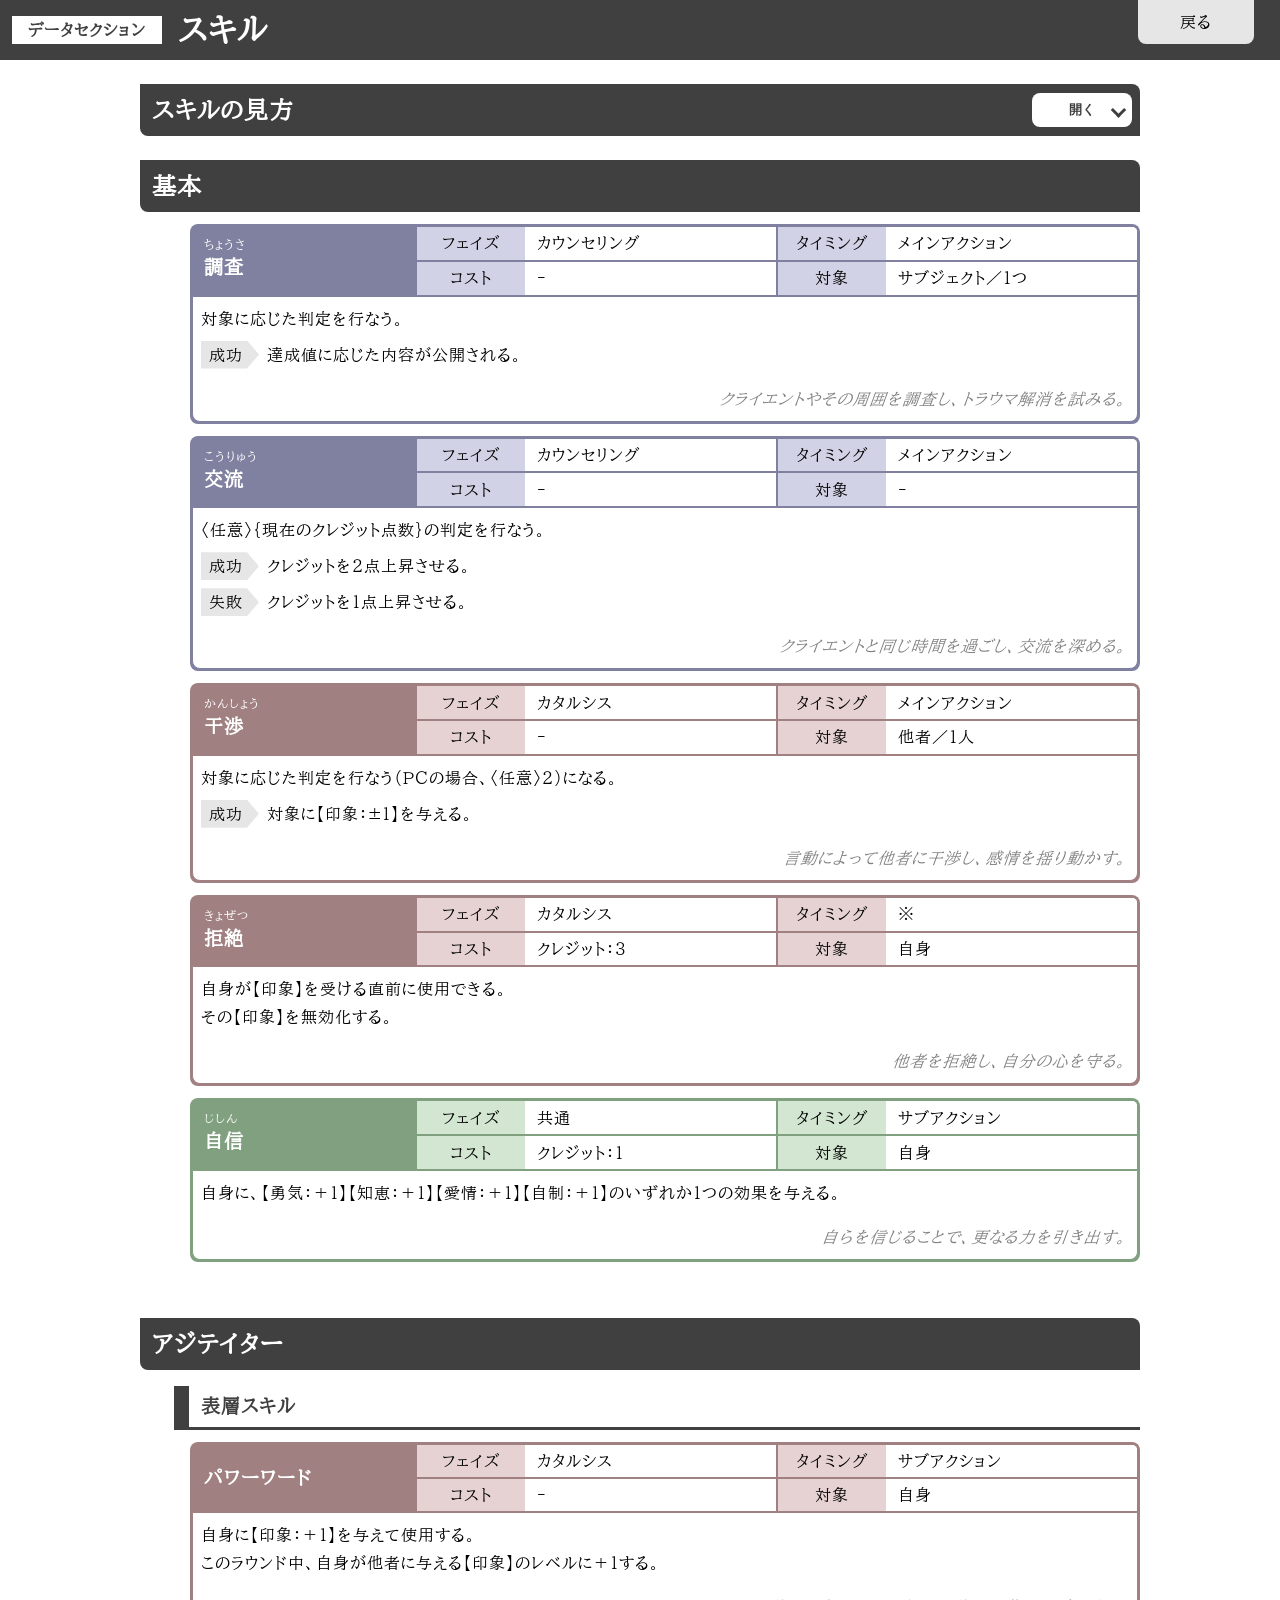
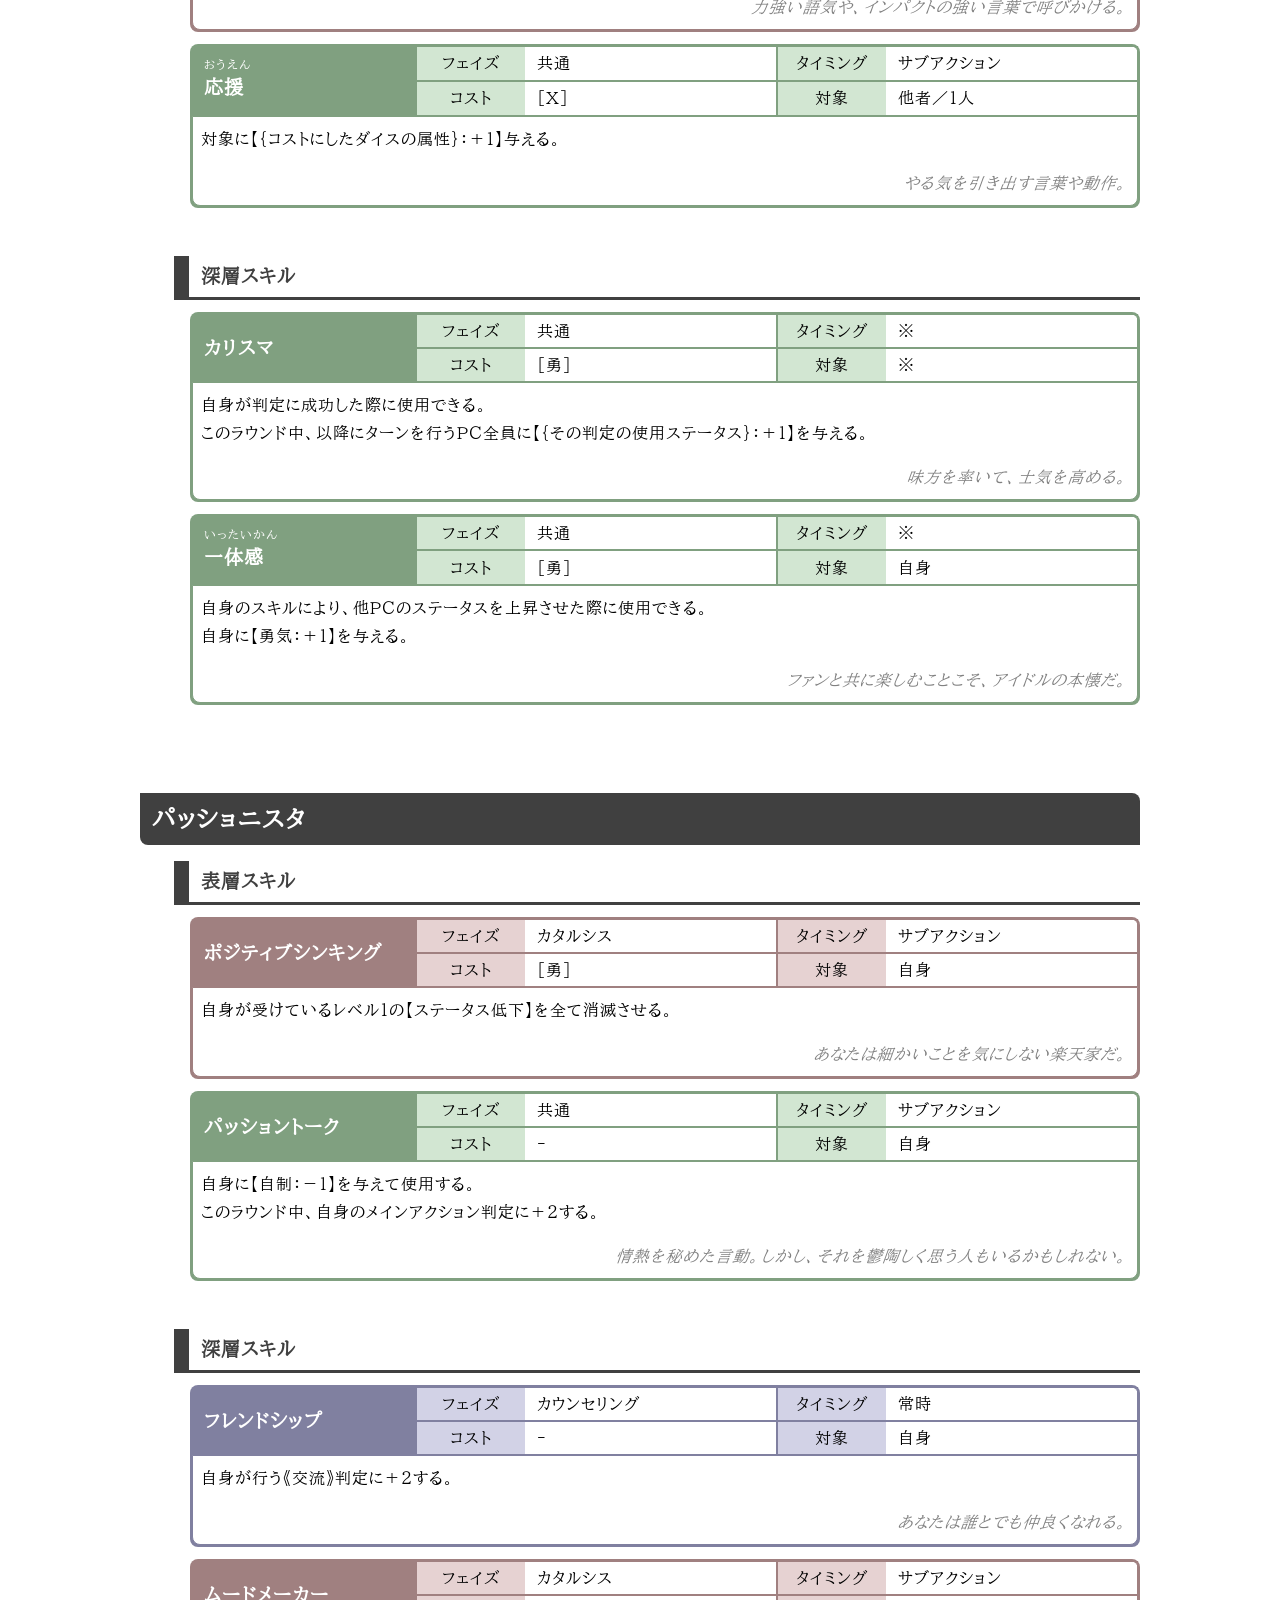
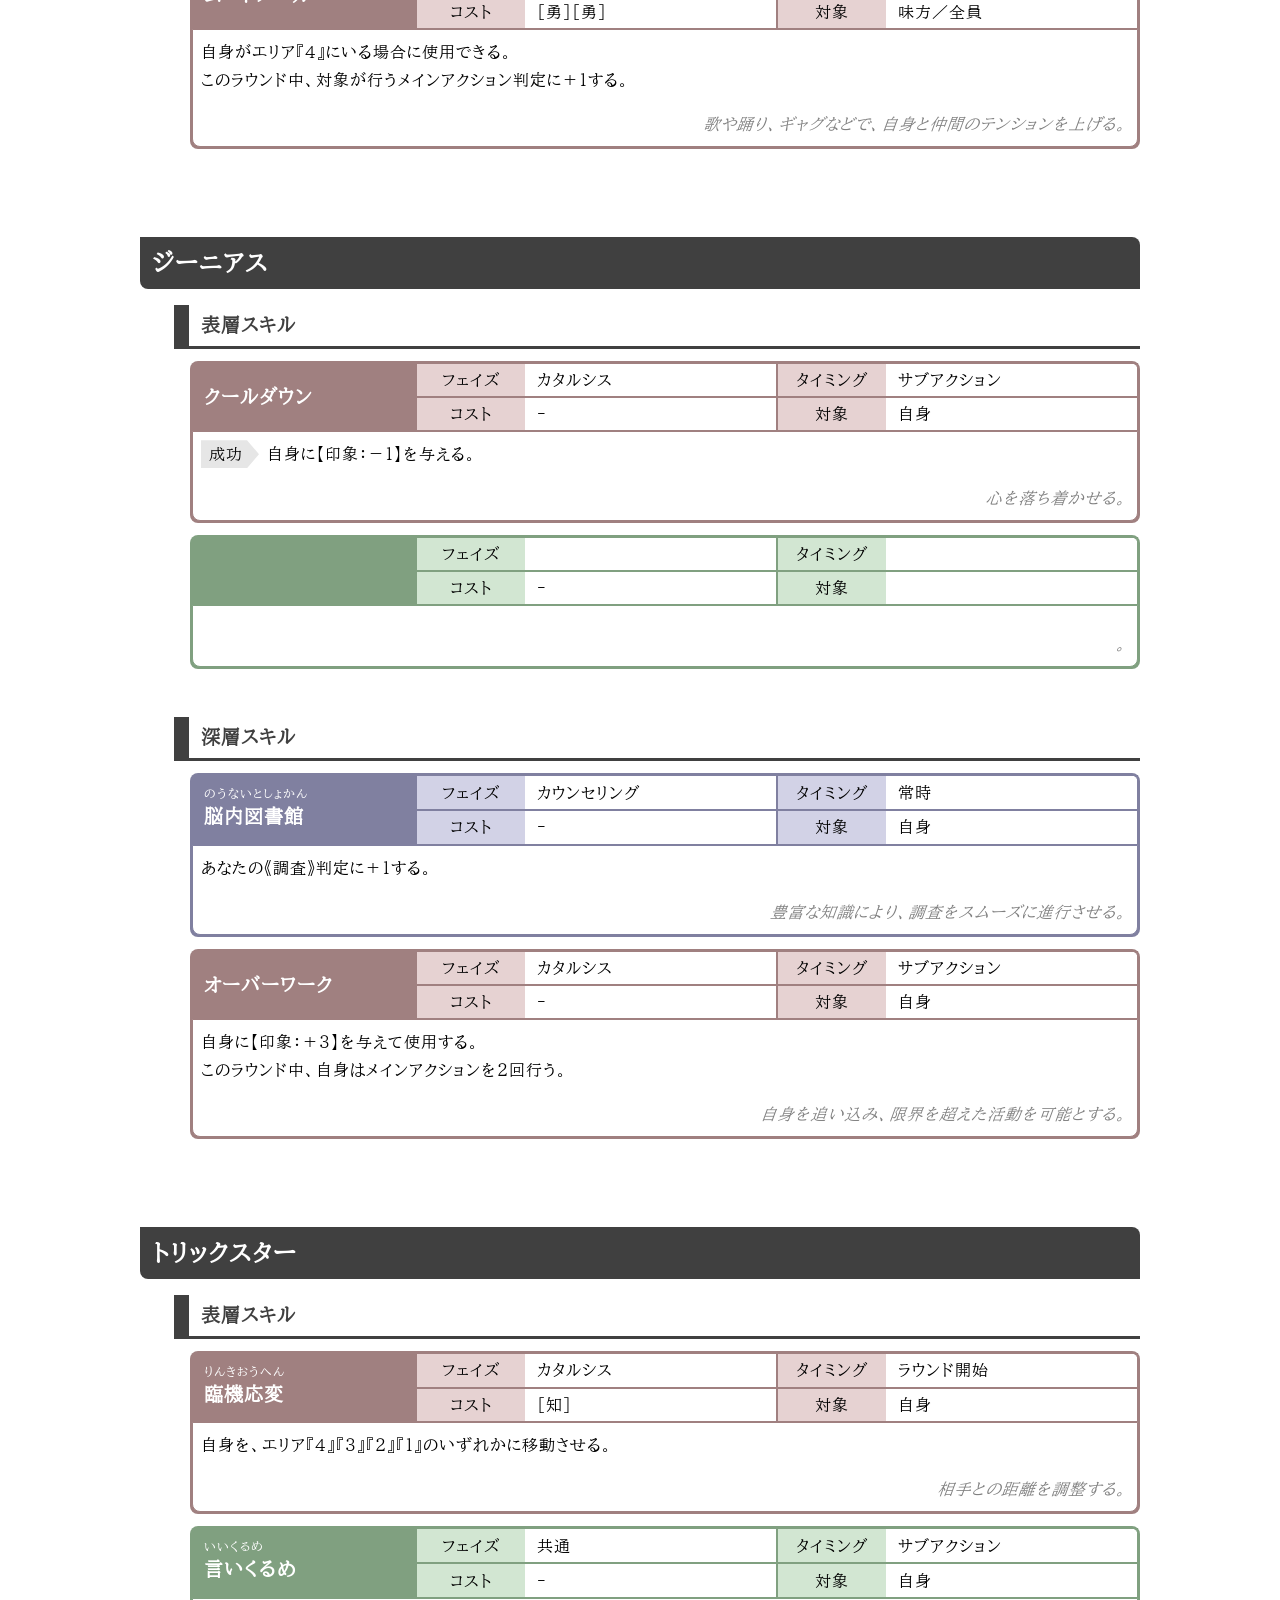
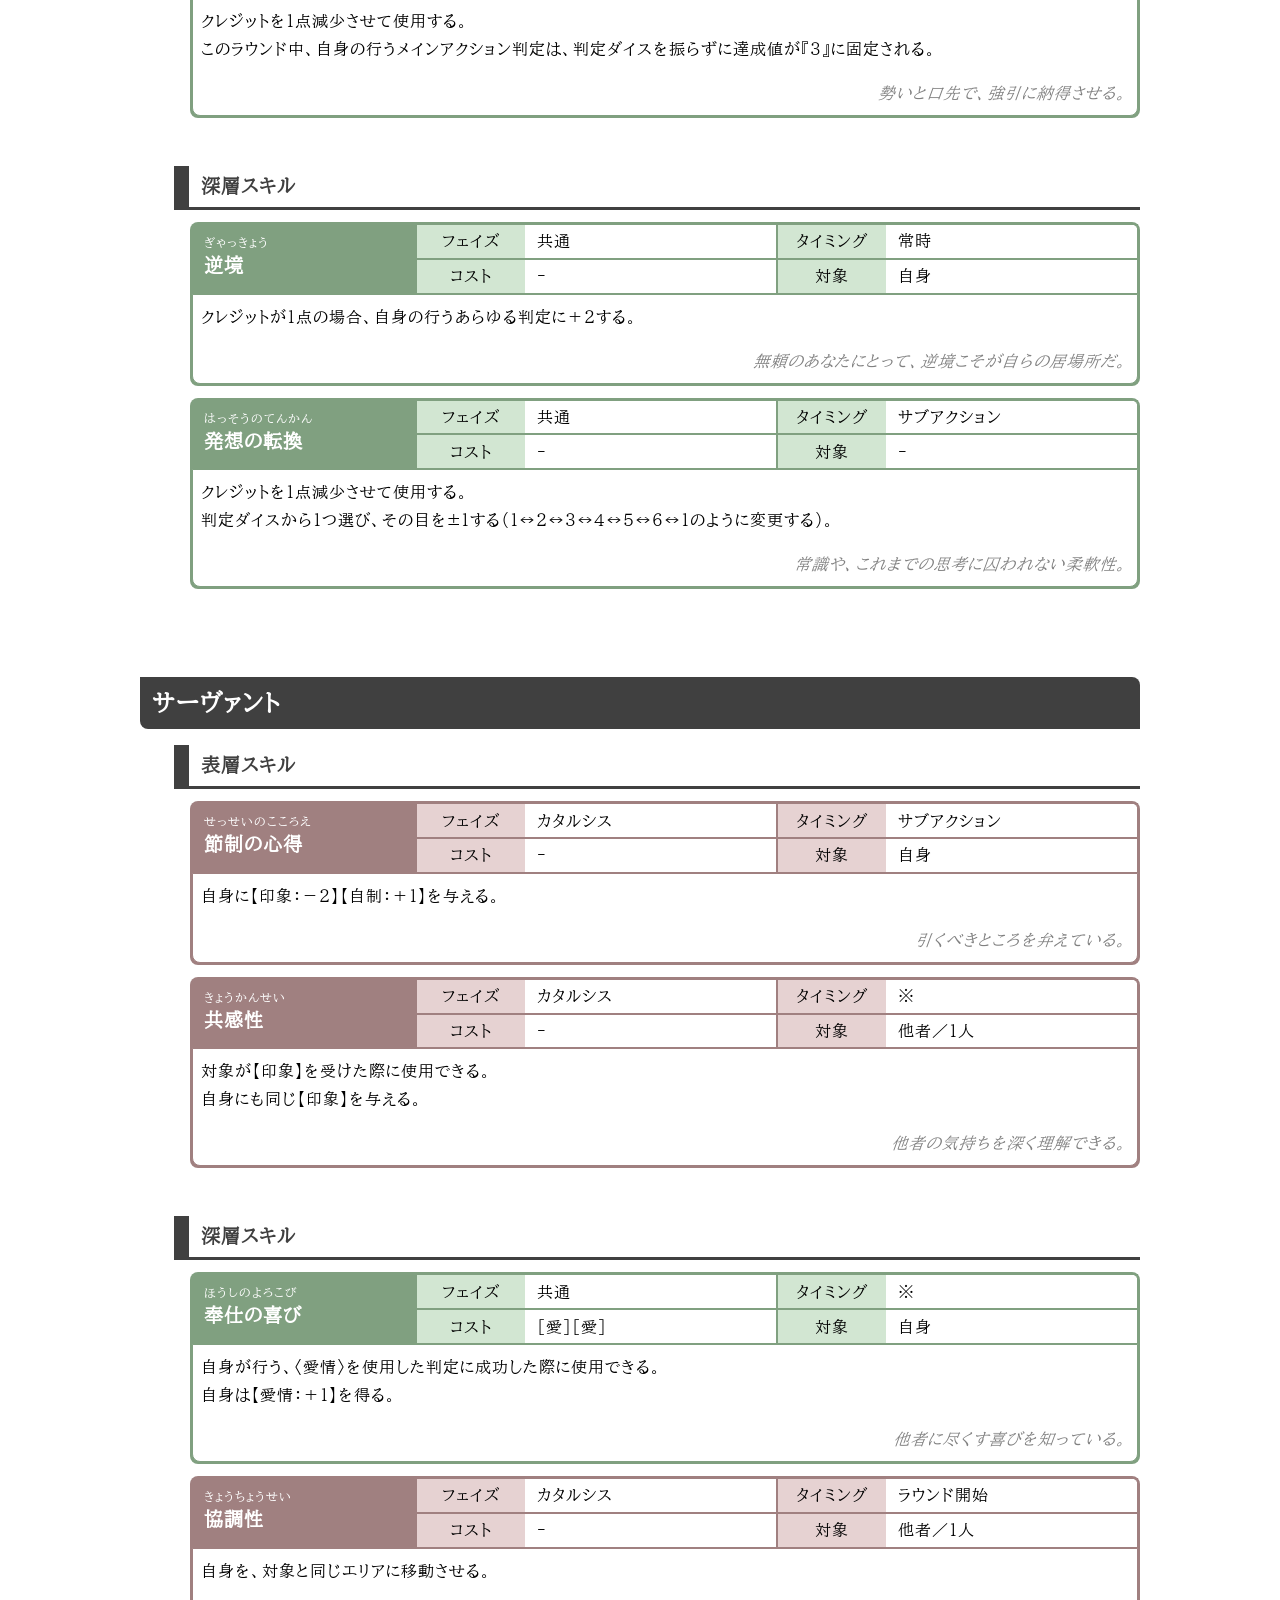
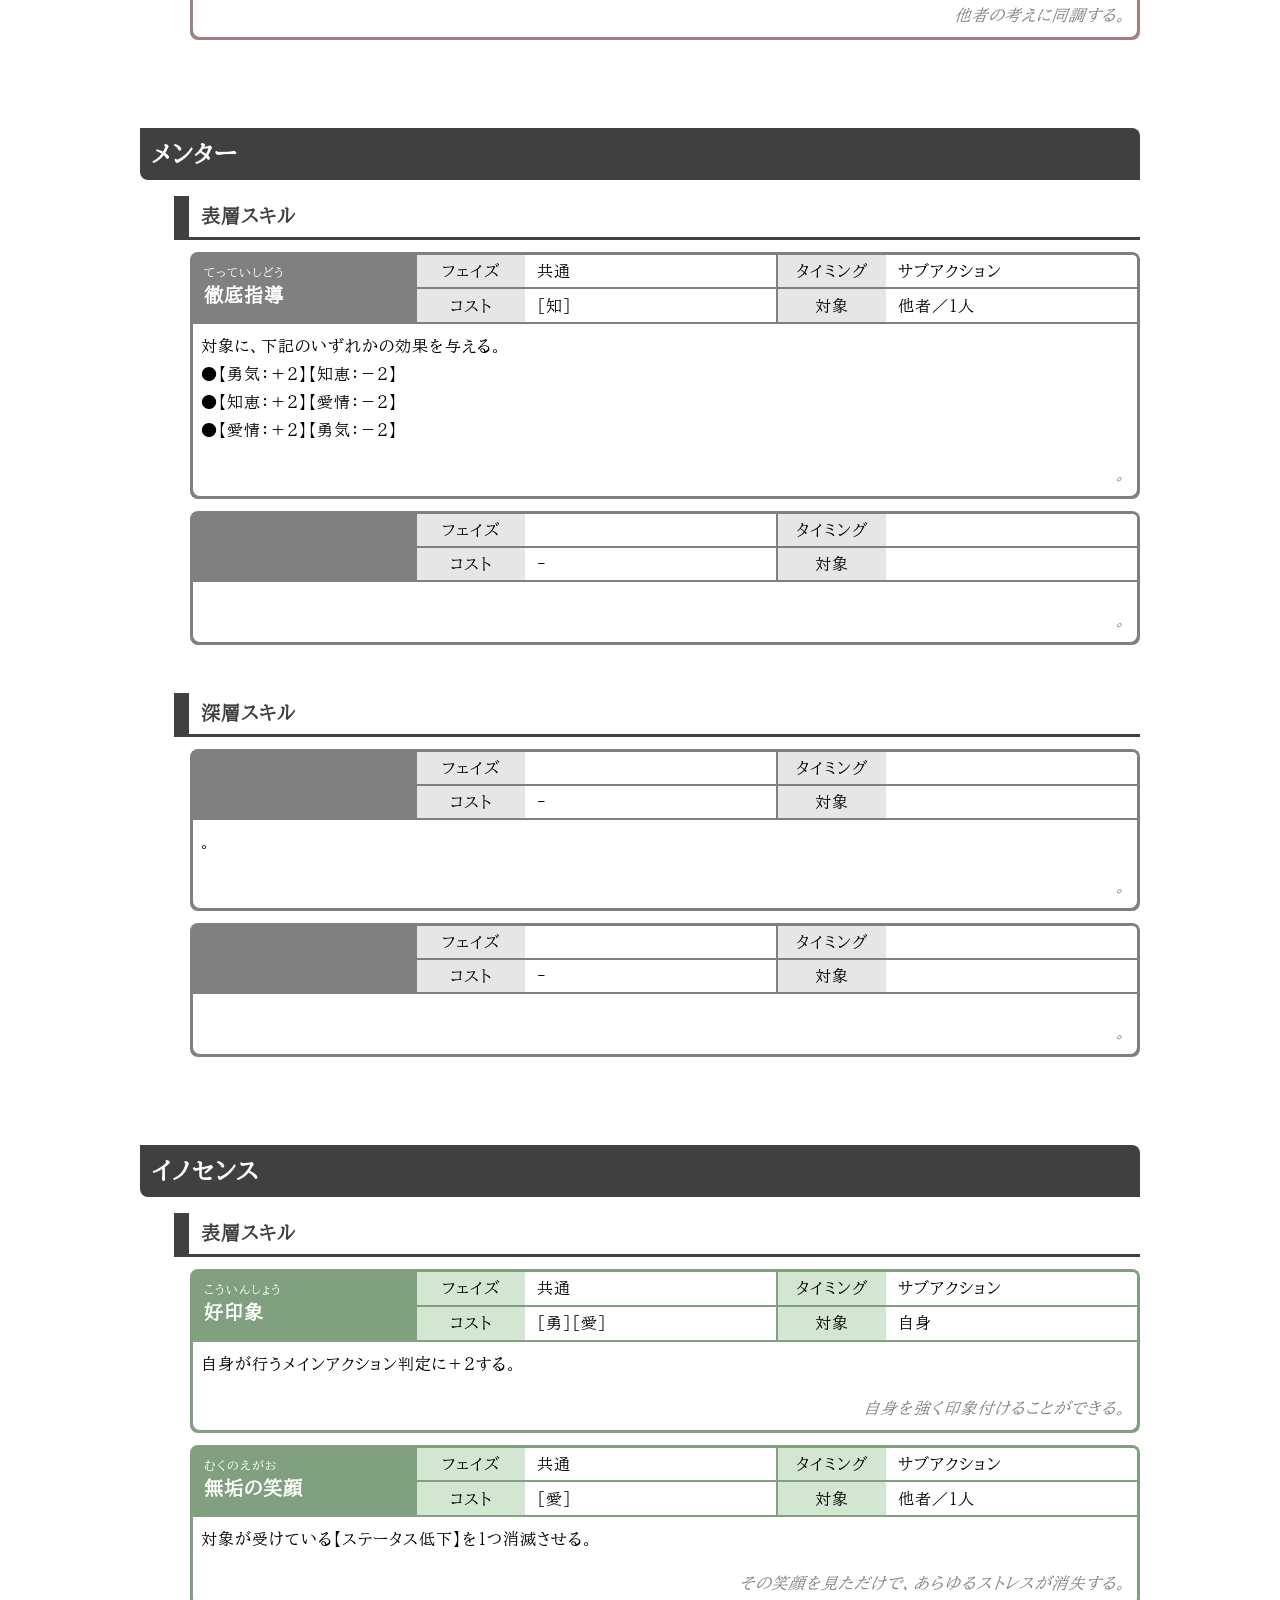
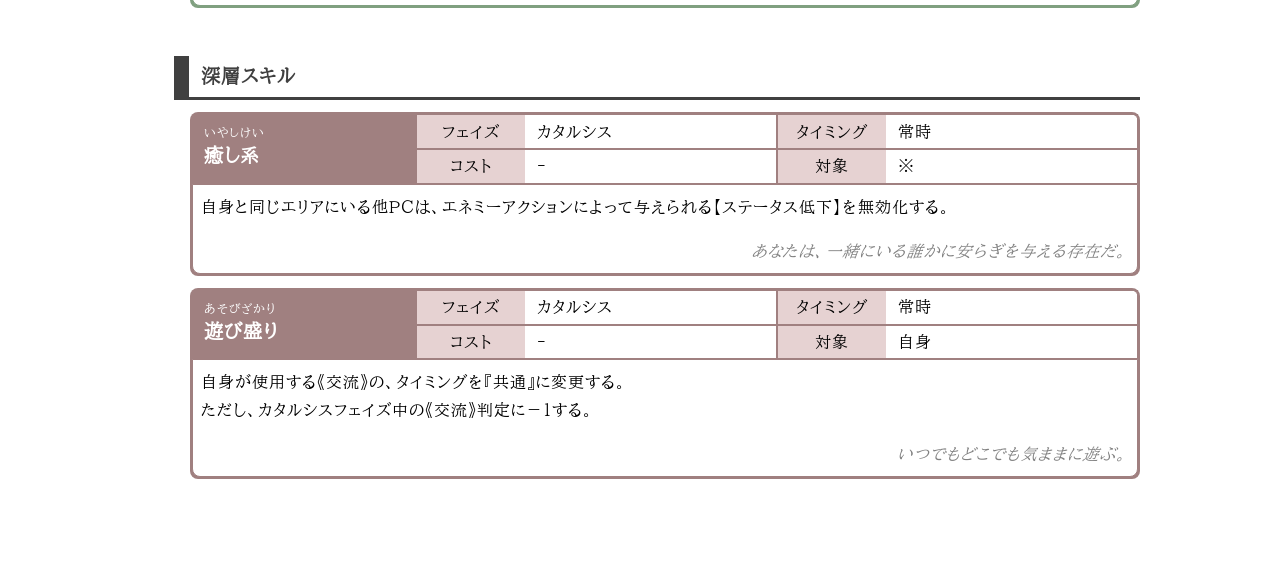
==== data_skill.html @ 63e27052 "first" ====
<head>
  <title>スキル - 心界カタルシス</title>

  <link rel="stylesheet" href="style/base.css" type="text/css" />
  <link rel="stylesheet" href="style/arts.css" type="text/css" />
</head>

<body>
  <header>
    <h1>
      <span class="section_name">データセクション</span>
      スキル
    </h1>

    <a class="button-prev" href="index.html">戻る</a>
  </header>

  <main>

    <!-- スキルの見方 -->
    <section id="skill-tutorial" class="acordion close">
      <div class="sticky">
        <h2>
          スキルの見方

          <button class="button-acordion">
            <span>閉じる</span>
            <span>開く</span>
          </button>
        </h2>
      </div>

      <div class="contents">

        <!-- 見本 -->
        <section>
          <div class="cards">
            <div class="card">
              <div class="area-head">
                <div class="title">
                  ①
                </div>

                <div class="data">
                  <span class="cell">
                    <span class="cover">フェイズ</span>②
                  </span>

                  <span class="cell">
                    <span class="cover">タイミング</span>③
                  </span>

                  <span class="cell">
                    <span class="cover">コスト</span>⑥
                  </span>

                  <span class="cell">
                    <span class="cover">対象</span>④
                  </span>
                </div>
              </div>

              <div class="area-detail">
                <p>
                  ⑧
                </p>

                <p class="note">⑨</p>
              </div>
            </div>
          </div>
        </section>

        <!-- 名称 -->
        <section>
          <h3>
            ①名称
          </h3>

          <p>
            　名称です。
          </p>
        </section>

        <!-- タイミング -->
        <section id="timing">
          <h3>
            ②タイミング
          </h3>

          <p>
            　使用するタイミングです。<br>
            　詳細は<a href="./rule_battle.html#battle" target="_blank">カタルシスフェイズ／戦闘の流れ</a>を参照してください。
          </p>

          <p>
            　以下のような表記がありる。
          </p>

          <table class="tutorial">
            <tbody>
              <tr>
                <th>ラウンド開始・ターン・ラウンド終了</th>

                <td>
                  それぞれのタイミングで使用する。
                </td>
              </tr>

              <tr>
                <th>任意</th>

                <td>
                  戦闘中、いつでも使用する。
                </td>
              </tr>

              <tr>
                <th>常時</th>

                <td>
                  戦闘中、常に効果が発揮される。
                </td>
              </tr>
            </tbody>
          </table>
        </section>

        <!-- ③判定 -->
        <section id="skill">
          <h3>
            ③判定
          </h3>

          <p>
            　発動判定で使用する技能です。<br>
            　詳細は<a href="./rule_roll.html#roll-1" target="_blank">判定／使用する技能の決定</a>を参照してください。
          </p>

          <p>
            　以下のような表記がありる。
          </p>

          <table class="tutorial">
            <tbody>
              <tr>
                <th>〈●●〉</th>
                <td>
                  表記された技能を使用して、発動判定を行ってください。
                </td>
              </tr>
              <tr>
                <th>任意</th>
                <td>
                  任意の技能で発動判定を行ってください。技能は、発動の度に変えても構いません。
                </td>
              </tr>

              <tr>
                <th>なし</th>
                <td>
                  発動判定をおこなわずに、効果を適用する。
                </td>
              </tr>
            </tbody>
          </table>
        </section>

        <!-- 難度 -->
        <section id="difficulty">
          <h3>
            ④難度
          </h3>

          <p>
            　発動判定の難度です。発動には、この値以上の成功数が必要です。<br>
            　詳細は、<a href="./rule_roll.html#roll-3" target="_blank">判定／難度の決定</a>を参照してください。
          </p>
        </section>

        <!-- 射程 -->
        <section id="range">
          <h3>
            ⑤射程
          </h3>

          <p>
            　何列先のエリアまで対象にできるかを示する。<br>
            　対象が、敵の場合のみ記載されている。
          </p>

          <p>
            　以下のような表記がありる。
          </p>

          <table class="tutorial">
            <tbody>
              <tr>
                <th>１</th>
                <td>
                  あなたが味方フロントエリアにいる場合、敵フロントエリアが射程内です。<br>
                  あなたが味方バックエリアにいる場合、このスキルは使用できません。
                </td>
              </tr>

              <tr>
                <th>２</th>
                <td>
                  あなたが味方フロントエリアにいる場合、敵エリア全てが射程内です<br>
                  あなたが味方バックエリアにいる場合、敵フロントエリアが射程内です。
                </td>
              </tr>

              <tr>
                <th>３</th>
                <td>あなたがいるエリアに関係無く、敵エリア全てが射程内です</td>
              </tr>
            </tbody>
          </table>
        </section>

        <!-- 対象 -->
        <section>
          <h3>
            ⑥対象
          </h3>

          <p>
            　効果を適用する範囲です。
          </p>

          <p>
            　以下のような表記がありる。
          </p>

          <table class="tutorial">
            <tbody>
              <tr>
                <th>敵／１人</th>
                <td>射程内の敵を１人選び、効果を適用する。</td>
              </tr>

              <tr>
                <th>敵／１列</th>
                <td>射程内の１列を選び、そのエリア内の全ての敵に効果を適用する。</td>
              </tr>

              <tr>
                <th>味方／１人</th>
                <td>味方から１人選び、効果を適用する。</td>
              </tr>

              <tr>
                <th>味方／同列</th>
                <td>あなたと同じエリア内の全ての味方に効果を適用する。</td>
              </tr>

              <tr>
                <th>味方／全体</th>
                <td>全ての味方に効果を適用する。</td>
              </tr>
            </tbody>
          </table>
        </section>

        <!-- 効果：発動前 -->
        <section>
          <h3>
            ⑦効果：発動前
          </h3>

          <p>
            　発動するための条件や、「※」が記載されている欄の詳細です。
          </p>
        </section>

        <!-- 効果：発動後 -->
        <section>
          <h3>
            ⑧効果：発動後
          </h3>

          <p>
            　発動後に適用される効果です。
          </p>

          <p>
            　判定の成功・失敗によって効果が変わる場合、以下のように記載される。
            <span>
              <span class="condition">成功</span>判定が成功した時のみ適用される効果です。
            </span>
            <span>
              <span class="condition">失敗</span>判定が失敗した時のみ適用される効果です。
            </span>
          </p>
        </section>

        <!-- フレーバーテキスト -->
        <section>
          <h3>
            ⑨フレーバーテキスト
          </h3>

          <p>
            　そのスキルがどのようなものなのか、一例を記載している。演出の参考にしてください。
          </p>
        </section>

      </div>
    </section>

    <!-- 基本 -->
    <section id="skill-common">
      <div class="sticky">
        <h2>
          基本
        </h2>
      </div>

      <div class="contents cards">

        <!-- 調査 -->
        <div class="card mental">
          <div class="area-head">
            <div class="title">
              <span class="ruby">ちょうさ</span>
              <span class="main">調査</span>
            </div>

            <div class="data">
              <div class="cell">
                <span class="cover">フェイズ</span>カウンセリング
              </div>

              <div class="cell">
                <span class="cover">タイミング</span>メインアクション
              </div>

              <div class="cell">
                <span class="cover">コスト</span>‐
              </div>

              <div class="cell">
                <span class="cover">対象</span>サブジェクト／１つ
              </div>
            </div>
          </div>

          <div class="area-detail">
            <p>
              対象に応じた判定を行なう。
            </p>

            <p class="judge">
              <span class="condition">成功</span>達成値に応じた内容が公開される。
            </p>

            <p class="note">クライエントやその周囲を調査し、トラウマ解消を試みる。</p>
          </div>
        </div>

        <!-- 交流 -->
        <div class="card mental">
          <div class="area-head">
            <div class="title">
              <span class="ruby">こうりゅう</span>
              <span class="main">交流</span>
            </div>

            <div class="data">
              <div class="cell">
                <span class="cover">フェイズ</span>カウンセリング
              </div>

              <div class="cell">
                <span class="cover">タイミング</span>メインアクション
              </div>

              <div class="cell">
                <span class="cover">コスト</span>‐
              </div>

              <div class="cell">
                <span class="cover">対象</span>‐
              </div>
            </div>
          </div>

          <div class="area-detail">
            <p>
              〈任意〉｛現在のクレジット点数｝の判定を行なう。
            </p>

            <p class="judge">
              <span class="condition">成功</span>クレジットを２点上昇させる。
            </p>

            <p class="judge">
              <span class="condition">失敗</span>クレジットを１点上昇させる。
            </p>

            <p class="note">クライエントと同じ時間を過ごし、交流を深める。</p>
          </div>
        </div>

        <!-- 干渉 -->
        <div class="card ether">
          <div class="area-head">
            <div class="title">
              <span class="ruby">かんしょう</span>
              <span class="main">干渉</span>
            </div>

            <div class="data">
              <div class="cell">
                <span class="cover">フェイズ</span>カタルシス
              </div>

              <div class="cell">
                <span class="cover">タイミング</span>メインアクション
              </div>

              <div class="cell">
                <span class="cover">コスト</span>‐
              </div>

              <div class="cell">
                <span class="cover">対象</span>他者／１人
              </div>
            </div>
          </div>

          <div class="area-detail">
            <p>
              対象に応じた判定を行なう（ＰＣの場合、〈任意〉２）になる。
            </p>

            <p class="judge">
              <span class="condition">成功</span>対象に【印象：±１】を与える。
            </p>

            <p class="note">言動によって他者に干渉し、感情を揺り動かす。</p>
          </div>
        </div>

        <!-- 拒絶 -->
        <div class="card ether">
          <div class="area-head">
            <div class="title">
              <span class="ruby">きょぜつ</span>
              <span class="main">拒絶</span>
            </div>

            <div class="data">
              <div class="cell">
                <span class="cover">フェイズ</span>カタルシス
              </div>

              <div class="cell">
                <span class="cover">タイミング</span>※
              </div>

              <div class="cell">
                <span class="cover">コスト</span>クレジット：３
              </div>

              <div class="cell">
                <span class="cover">対象</span>自身
              </div>
            </div>
          </div>

          <div class="area-detail">
            <p>
              自身が【印象】を受ける直前に使用できる。<br>
              その【印象】を無効化する。
            </p>

            <p class="note">他者を拒絶し、自分の心を守る。</p>
          </div>
        </div>

        <!-- 自信 -->
        <div class="card astral">
          <div class="area-head">
            <div class="title">
              <span class="ruby">じしん</span>
              <span class="main">自信</span>
            </div>

            <div class="data">
              <div class="cell">
                <span class="cover">フェイズ</span>共通
              </div>

              <div class="cell">
                <span class="cover">タイミング</span>サブアクション
              </div>

              <div class="cell">
                <span class="cover">コスト</span>クレジット：１
              </div>

              <div class="cell">
                <span class="cover">対象</span>自身
              </div>
            </div>
          </div>

          <div class="area-detail">
            <p>
              自身に、【勇気：＋１】【知恵：＋１】【愛情：＋１】【自制：＋１】のいずれか１つの効果を与える。
            </p>

            <p class="note">自らを信じることで、更なる力を引き出す。</p>
          </div>
        </div>

      </div>
    </section>


    <!-- アジテイター -->
    <section id="skill-">
      <div class="sticky">
        <h2>
          アジテイター
        </h2>
      </div>

      <div class="contents cards">
        <section id="skill-">
          <div class="sticky">
            <h3>
              表層スキル
            </h3>
          </div>

          <div class="contents cards">

            <!-- パワーワード -->
            <div class="card ether">
              <div class="area-head">
                <div class="title">
                  <span class="main">パワーワード</span>
                </div>

                <div class="data">
                  <div class="cell">
                    <span class="cover">フェイズ</span>カタルシス
                  </div>

                  <div class="cell">
                    <span class="cover">タイミング</span>サブアクション
                  </div>

                  <div class="cell">
                    <span class="cover">コスト</span>‐
                  </div>

                  <div class="cell">
                    <span class="cover">対象</span>自身
                  </div>
                </div>
              </div>

              <div class="area-detail">
                <p>
                  自身に【印象：＋１】を与えて使用する。<br>
                  このラウンド中、自身が他者に与える【印象】のレベルに＋１する。
                </p>

                <p class="note">力強い語気や、インパクトの強い言葉で呼びかける。</p>
              </div>
            </div>

            <!-- 応援 -->
            <div class="card astral">
              <div class="area-head">
                <div class="title">
                  <span class="ruby">おうえん</span>
                  <span class="main">応援</span>
                </div>

                <div class="data">
                  <div class="cell">
                    <span class="cover">フェイズ</span>共通
                  </div>

                  <div class="cell">
                    <span class="cover">タイミング</span>サブアクション
                  </div>

                  <div class="cell">
                    <span class="cover">コスト</span>［Ｘ］
                  </div>

                  <div class="cell">
                    <span class="cover">対象</span>他者／１人
                  </div>
                </div>
              </div>

              <div class="area-detail">
                <p>
                  対象に【｛コストにしたダイスの属性｝：＋１】与える。
                </p>

                <p class="note">やる気を引き出す言葉や動作。</p>
              </div>
            </div>

          </div>
        </section>

        <section id="skill-">
          <div class="sticky">
            <h3>
              深層スキル
            </h3>
          </div>

          <div class="contents cards">

            <!-- カリスマ -->
            <div class="card astral">
              <div class="area-head">
                <div class="title">
                  <span class="main">カリスマ</span>
                </div>

                <div class="data">
                  <div class="cell">
                    <span class="cover">フェイズ</span>共通
                  </div>

                  <div class="cell">
                    <span class="cover">タイミング</span>※
                  </div>

                  <div class="cell">
                    <span class="cover">コスト</span>［勇］
                  </div>

                  <div class="cell">
                    <span class="cover">対象</span>※
                  </div>
                </div>
              </div>

              <div class="area-detail">
                <p>
                  自身が判定に成功した際に使用できる。<br>
                  このラウンド中、以降にターンを行うＰＣ全員に【｛その判定の使用ステータス｝：＋１】を与える。
                </p>

                <p class="note">味方を率いて、士気を高める。</p>
              </div>
            </div>

            <!-- 一体感 -->
            <div class="card astral">
              <div class="area-head">
                <div class="title">
                  <span class="ruby">いったいかん</span>
                  <span class="main">一体感</span>
                </div>

                <div class="data">
                  <div class="cell">
                    <span class="cover">フェイズ</span>共通
                  </div>

                  <div class="cell">
                    <span class="cover">タイミング</span>※
                  </div>

                  <div class="cell">
                    <span class="cover">コスト</span>［勇］
                  </div>

                  <div class="cell">
                    <span class="cover">対象</span>自身
                  </div>
                </div>
              </div>

              <div class="area-detail">
                <p>
                  自身のスキルにより、他ＰＣのステータスを上昇させた際に使用できる。<br>
                  自身に【勇気：＋１】を与える。
                </p>

                <p class="note">ファンと共に楽しむことこそ、アイドルの本懐だ。</p>
              </div>
            </div>

          </div>
        </section>

      </div>
    </section>

    <!-- パッショニスタ -->
    <section id="skill-">
      <div class="sticky">
        <h2>
          パッショニスタ
        </h2>
      </div>

      <div class="contents cards">
        <section id="skill-">
          <div class="sticky">
            <h3>
              表層スキル
            </h3>
          </div>

          <div class="contents cards">

            <!-- ポジティブシンキング -->
            <div class="card ether">
              <div class="area-head">
                <div class="title">
                  <span class="main">ポジティブシンキング</span>
                </div>

                <div class="data">
                  <div class="cell">
                    <span class="cover">フェイズ</span>カタルシス
                  </div>

                  <div class="cell">
                    <span class="cover">タイミング</span>サブアクション
                  </div>

                  <div class="cell">
                    <span class="cover">コスト</span>［勇］
                  </div>

                  <div class="cell">
                    <span class="cover">対象</span>自身
                  </div>
                </div>
              </div>

              <div class="area-detail">
                <p>
                  自身が受けているレベル１の【ステータス低下】を全て消滅させる。
                </p>

                <p class="note">あなたは細かいことを気にしない楽天家だ。</p>
              </div>
            </div>

            <!-- パッショントーク -->
            <div class="card astral">
              <div class="area-head">
                <div class="title">
                  <span class="main">パッショントーク</span>
                </div>

                <div class="data">
                  <div class="cell">
                    <span class="cover">フェイズ</span>共通
                  </div>

                  <div class="cell">
                    <span class="cover">タイミング</span>サブアクション
                  </div>

                  <div class="cell">
                    <span class="cover">コスト</span>‐
                  </div>

                  <div class="cell">
                    <span class="cover">対象</span>自身
                  </div>
                </div>
              </div>

              <div class="area-detail">
                <p>
                  自身に【自制：－１】を与えて使用する。<br>
                  このラウンド中、自身のメインアクション判定に＋２する。
                </p>

                <p class="note">情熱を秘めた言動。しかし、それを鬱陶しく思う人もいるかもしれない。</p>
              </div>
            </div>

          </div>
        </section>

        <section id="skill-">
          <div class="sticky">
            <h3>
              深層スキル
            </h3>
          </div>

          <div class="contents cards">

            <!-- フレンドシップ -->
            <div class="card mental">
              <div class="area-head">
                <div class="title">
                  <span class="main">フレンドシップ</span>
                </div>

                <div class="data">
                  <div class="cell">
                    <span class="cover">フェイズ</span>カウンセリング
                  </div>

                  <div class="cell">
                    <span class="cover">タイミング</span>常時
                  </div>

                  <div class="cell">
                    <span class="cover">コスト</span>‐
                  </div>

                  <div class="cell">
                    <span class="cover">対象</span>自身
                  </div>
                </div>
              </div>

              <div class="area-detail">
                <p>
                  自身が行う《交流》判定に＋２する。
                </p>

                <p class="note">あなたは誰とでも仲良くなれる。</p>
              </div>
            </div>

            <!-- ムードメーカー -->
            <div class="card ether">
              <div class="area-head">
                <div class="title">
                  <span class="main">ムードメーカー</span>
                </div>

                <div class="data">
                  <div class="cell">
                    <span class="cover">フェイズ</span>カタルシス
                  </div>

                  <div class="cell">
                    <span class="cover">タイミング</span>サブアクション
                  </div>

                  <div class="cell">
                    <span class="cover">コスト</span>［勇］［勇］
                  </div>

                  <div class="cell">
                    <span class="cover">対象</span>味方／全員
                  </div>
                </div>
              </div>

              <div class="area-detail">
                <p>
                  自身がエリア『４』にいる場合に使用できる。<br>
                  このラウンド中、対象が行うメインアクション判定に＋１する。
                </p>

                <p class="note">歌や踊り、ギャグなどで、自身と仲間のテンションを上げる。</p>
              </div>
            </div>

          </div>
        </section>

      </div>
    </section>

    <!-- ジーニアス -->
    <section id="skill-">
      <div class="sticky">
        <h2>
          ジーニアス
        </h2>
      </div>

      <div class="contents cards">
        <section id="skill-">
          <div class="sticky">
            <h3>
              表層スキル
            </h3>
          </div>

          <div class="contents cards">

            <!-- クールダウン -->
            <div class="card ether">
              <div class="area-head">
                <div class="title">
                  <span class="main">クールダウン</span>
                </div>

                <div class="data">
                  <div class="cell">
                    <span class="cover">フェイズ</span>カタルシス
                  </div>

                  <div class="cell">
                    <span class="cover">タイミング</span>サブアクション
                  </div>

                  <div class="cell">
                    <span class="cover">コスト</span>‐
                  </div>

                  <div class="cell">
                    <span class="cover">対象</span>自身
                  </div>
                </div>
              </div>

              <div class="area-detail">
                <p class="judge">
                  <span class="condition">成功</span>自身に【印象：－１】を与える。
                </p>

                <p class="note">心を落ち着かせる。</p>
              </div>
            </div>

            <!--  -->
            <div class="card astral">
              <div class="area-head">
                <div class="title">
                  <span class="ruby"></span>
                  <span class="main"></span>
                </div>

                <div class="data">
                  <div class="cell">
                    <span class="cover">フェイズ</span>
                  </div>

                  <div class="cell">
                    <span class="cover">タイミング</span>
                  </div>

                  <div class="cell">
                    <span class="cover">コスト</span>‐
                  </div>

                  <div class="cell">
                    <span class="cover">対象</span>
                  </div>
                </div>
              </div>

              <div class="area-detail">
                <p>

                </p>

                <p class="note">。</p>
              </div>
            </div>

          </div>
        </section>

        <section id="skill-">
          <div class="sticky">
            <h3>
              深層スキル
            </h3>
          </div>

          <div class="contents cards">

            <!-- 脳内図書館 -->
            <div class="card mental">
              <div class="area-head">
                <div class="title">
                  <span class="ruby">のうないとしょかん</span>
                  <span class="main">脳内図書館</span>
                </div>

                <div class="data">
                  <div class="cell">
                    <span class="cover">フェイズ</span>カウンセリング
                  </div>

                  <div class="cell">
                    <span class="cover">タイミング</span>常時
                  </div>

                  <div class="cell">
                    <span class="cover">コスト</span>‐
                  </div>

                  <div class="cell">
                    <span class="cover">対象</span>自身
                  </div>
                </div>
              </div>

              <div class="area-detail">
                <p>
                  あなたの《調査》判定に＋１する。
                </p>

                <p class="note">豊富な知識により、調査をスムーズに進行させる。</p>
              </div>
            </div>

            <!-- オーバーワーク -->
            <div class="card ether">
              <div class="area-head">
                <div class="title">
                  <span class="main">オーバーワーク</span>
                </div>

                <div class="data">
                  <div class="cell">
                    <span class="cover">フェイズ</span>カタルシス
                  </div>

                  <div class="cell">
                    <span class="cover">タイミング</span>サブアクション
                  </div>

                  <div class="cell">
                    <span class="cover">コスト</span>‐
                  </div>

                  <div class="cell">
                    <span class="cover">対象</span>自身
                  </div>
                </div>
              </div>

              <div class="area-detail">
                <p>
                  自身に【印象：＋３】を与えて使用する。<br>
                  このラウンド中、自身はメインアクションを２回行う。
                </p>

                <p class="note">自身を追い込み、限界を超えた活動を可能とする。</p>
              </div>
            </div>

          </div>
        </section>

      </div>
    </section>

    <!-- トリックスター -->
    <section id="skill-">
      <div class="sticky">
        <h2>
          トリックスター
        </h2>
      </div>

      <div class="contents cards">
        <section id="skill-">
          <div class="sticky">
            <h3>
              表層スキル
            </h3>
          </div>

          <div class="contents cards">

            <!-- 臨機応変 -->
            <div class="card ether">
              <div class="area-head">
                <div class="title">
                  <span class="ruby">りんきおうへん</span>
                  <span class="main">臨機応変</span>
                </div>

                <div class="data">
                  <div class="cell">
                    <span class="cover">フェイズ</span>カタルシス
                  </div>

                  <div class="cell">
                    <span class="cover">タイミング</span>ラウンド開始
                  </div>

                  <div class="cell">
                    <span class="cover">コスト</span>［知］
                  </div>

                  <div class="cell">
                    <span class="cover">対象</span>自身
                  </div>
                </div>
              </div>

              <div class="area-detail">
                <p>
                  自身を、エリア『４』『３』『２』『１』のいずれかに移動させる。
                </p>

                <p class="note">相手との距離を調整する。</p>
              </div>
            </div>

            <!-- 言いくるめ -->
            <div class="card astral">
              <div class="area-head">
                <div class="title">
                  <span class="ruby">いいくるめ</span>
                  <span class="main">言いくるめ</span>
                </div>

                <div class="data">
                  <div class="cell">
                    <span class="cover">フェイズ</span>共通
                  </div>

                  <div class="cell">
                    <span class="cover">タイミング</span>サブアクション
                  </div>

                  <div class="cell">
                    <span class="cover">コスト</span>‐
                  </div>

                  <div class="cell">
                    <span class="cover">対象</span>自身
                  </div>
                </div>
              </div>

              <div class="area-detail">
                <p>
                  クレジットを１点減少させて使用する。<br>
                  このラウンド中、自身の行うメインアクション判定は、判定ダイスを振らずに達成値が『３』に固定される。
                </p>

                <p class="note">勢いと口先で、強引に納得させる。</p>
              </div>
            </div>

          </div>
        </section>

        <section id="skill-">
          <div class="sticky">
            <h3>
              深層スキル
            </h3>
          </div>

          <div class="contents cards">

            <!-- 逆境 -->
            <div class="card astral">
              <div class="area-head">
                <div class="title">
                  <span class="ruby">ぎゃっきょう</span>
                  <span class="main">逆境</span>
                </div>

                <div class="data">
                  <div class="cell">
                    <span class="cover">フェイズ</span>共通
                  </div>

                  <div class="cell">
                    <span class="cover">タイミング</span>常時
                  </div>

                  <div class="cell">
                    <span class="cover">コスト</span>‐
                  </div>

                  <div class="cell">
                    <span class="cover">対象</span>自身
                  </div>
                </div>
              </div>

              <div class="area-detail">
                <p>
                  クレジットが１点の場合、自身の行うあらゆる判定に＋２する。
                </p>

                <p class="note">無頼のあなたにとって、逆境こそが自らの居場所だ。</p>
              </div>
            </div>

            <!-- 発想の転換 -->
            <div class="card astral">
              <div class="area-head">
                <div class="title">
                  <span class="ruby">はっそうのてんかん</span>
                  <span class="main">発想の転換</span>
                </div>

                <div class="data">
                  <div class="cell">
                    <span class="cover">フェイズ</span>共通
                  </div>

                  <div class="cell">
                    <span class="cover">タイミング</span>サブアクション
                  </div>

                  <div class="cell">
                    <span class="cover">コスト</span>‐
                  </div>

                  <div class="cell">
                    <span class="cover">対象</span>‐
                  </div>
                </div>
              </div>

              <div class="area-detail">
                <p>
                  クレジットを１点減少させて使用する。<br>
                  判定ダイスから１つ選び、その目を±１する（１↔２↔３↔４↔５↔６↔１のように変更する）。
                </p>

                <p class="note">常識や、これまでの思考に囚われない柔軟性。</p>
              </div>
            </div>

          </div>
        </section>

      </div>
    </section>

    <!-- サーヴァント -->
    <section id="skill-">
      <div class="sticky">
        <h2>
          サーヴァント
        </h2>
      </div>

      <div class="contents cards">
        <section id="skill-">
          <div class="sticky">
            <h3>
              表層スキル
            </h3>
          </div>

          <div class="contents cards">

            <!-- 節制の心得 -->
            <div class="card ether">
              <div class="area-head">
                <div class="title">
                  <span class="ruby">せっせいのこころえ</span>
                  <span class="main">節制の心得</span>
                </div>

                <div class="data">
                  <div class="cell">
                    <span class="cover">フェイズ</span>カタルシス
                  </div>

                  <div class="cell">
                    <span class="cover">タイミング</span>サブアクション
                  </div>

                  <div class="cell">
                    <span class="cover">コスト</span>‐
                  </div>

                  <div class="cell">
                    <span class="cover">対象</span>自身
                  </div>
                </div>
              </div>

              <div class="area-detail">
                <p>
                  自身に【印象：－２】【自制：＋１】を与える。
                </p>

                <p class="note">引くべきところを弁えている。</p>
              </div>
            </div>

            <!-- 共感性 -->
            <div class="card ether">
              <div class="area-head">
                <div class="title">
                  <span class="ruby">きょうかんせい</span>
                  <span class="main">共感性</span>
                </div>

                <div class="data">
                  <div class="cell">
                    <span class="cover">フェイズ</span>カタルシス
                  </div>

                  <div class="cell">
                    <span class="cover">タイミング</span>※
                  </div>

                  <div class="cell">
                    <span class="cover">コスト</span>‐
                  </div>

                  <div class="cell">
                    <span class="cover">対象</span>他者／１人
                  </div>
                </div>
              </div>

              <div class="area-detail">
                <p>
                  対象が【印象】を受けた際に使用できる。<br>
                  自身にも同じ【印象】を与える。
                </p>

                <p class="note">他者の気持ちを深く理解できる。</p>
              </div>
            </div>

          </div>
        </section>

        <section id="skill-">
          <div class="sticky">
            <h3>
              深層スキル
            </h3>
          </div>

          <div class="contents cards">

            <!-- 奉仕の喜び -->
            <div class="card astral">
              <div class="area-head">
                <div class="title">
                  <span class="ruby">ほうしのよろこび</span>
                  <span class="main">奉仕の喜び</span>
                </div>

                <div class="data">
                  <div class="cell">
                    <span class="cover">フェイズ</span>共通
                  </div>

                  <div class="cell">
                    <span class="cover">タイミング</span>※
                  </div>

                  <div class="cell">
                    <span class="cover">コスト</span>［愛］［愛］
                  </div>

                  <div class="cell">
                    <span class="cover">対象</span>自身
                  </div>
                </div>
              </div>

              <div class="area-detail">
                <p>
                  自身が行う、〈愛情〉を使用した判定に成功した際に使用できる。<br>
                  自身は【愛情：＋１】を得る。
                </p>

                <p class="note">他者に尽くす喜びを知っている。</p>
              </div>
            </div>

            <!-- 協調性 -->
            <div class="card ether">
              <div class="area-head">
                <div class="title">
                  <span class="ruby">きょうちょうせい</span>
                  <span class="main">協調性</span>
                </div>

                <div class="data">
                  <div class="cell">
                    <span class="cover">フェイズ</span>カタルシス
                  </div>

                  <div class="cell">
                    <span class="cover">タイミング</span>ラウンド開始
                  </div>

                  <div class="cell">
                    <span class="cover">コスト</span>‐
                  </div>

                  <div class="cell">
                    <span class="cover">対象</span>他者／１人
                  </div>
                </div>
              </div>

              <div class="area-detail">
                <p>
                  自身を、対象と同じエリアに移動させる。
                </p>

                <p class="note">他者の考えに同調する。</p>
              </div>
            </div>

          </div>
        </section>

      </div>
    </section>

    <!-- メンター -->
    <section id="skill-">
      <div class="sticky">
        <h2>
          メンター
        </h2>
      </div>

      <div class="contents cards">
        <section id="skill-">
          <div class="sticky">
            <h3>
              表層スキル
            </h3>
          </div>

          <div class="contents cards">

            <!-- 徹底指導 -->
            <div class="card ">
              <div class="area-head">
                <div class="title">
                  <span class="ruby">てっていしどう</span>
                  <span class="main">徹底指導</span>
                </div>

                <div class="data">
                  <div class="cell">
                    <span class="cover">フェイズ</span>共通
                  </div>

                  <div class="cell">
                    <span class="cover">タイミング</span>サブアクション
                  </div>

                  <div class="cell">
                    <span class="cover">コスト</span>［知］
                  </div>

                  <div class="cell">
                    <span class="cover">対象</span>他者／１人
                  </div>
                </div>
              </div>

              <div class="area-detail">
                <p>
                  対象に、下記のいずれかの効果を与える。<br>
                  ●【勇気：＋２】【知恵：－２】<br>
                  ●【知恵：＋２】【愛情：－２】<br>
                  ●【愛情：＋２】【勇気：－２】
                </p>

                <p class="note">。</p>
              </div>
            </div>

            <!--  -->
            <div class="card ">
              <div class="area-head">
                <div class="title">
                  <span class="ruby"></span>
                  <span class="main"></span>
                </div>

                <div class="data">
                  <div class="cell">
                    <span class="cover">フェイズ</span>
                  </div>

                  <div class="cell">
                    <span class="cover">タイミング</span>
                  </div>

                  <div class="cell">
                    <span class="cover">コスト</span>‐
                  </div>

                  <div class="cell">
                    <span class="cover">対象</span>
                  </div>
                </div>
              </div>

              <div class="area-detail">
                <p>

                </p>

                <p class="note">。</p>
              </div>
            </div>

          </div>
        </section>

        <section id="skill-">
          <div class="sticky">
            <h3>
              深層スキル
            </h3>
          </div>

          <div class="contents cards">

            <!--  -->
            <div class="card ">
              <div class="area-head">
                <div class="title">
                  <span class="ruby"></span>
                  <span class="main"></span>
                </div>

                <div class="data">
                  <div class="cell">
                    <span class="cover">フェイズ</span>
                  </div>

                  <div class="cell">
                    <span class="cover">タイミング</span>
                  </div>

                  <div class="cell">
                    <span class="cover">コスト</span>‐
                  </div>

                  <div class="cell">
                    <span class="cover">対象</span>
                  </div>
                </div>
              </div>

              <div class="area-detail">
                <p>
                  。
                </p>

                <p class="note">。</p>
              </div>
            </div>

            <!--  -->
            <div class="card ">
              <div class="area-head">
                <div class="title">
                  <span class="ruby"></span>
                  <span class="main"></span>
                </div>

                <div class="data">
                  <div class="cell">
                    <span class="cover">フェイズ</span>
                  </div>

                  <div class="cell">
                    <span class="cover">タイミング</span>
                  </div>

                  <div class="cell">
                    <span class="cover">コスト</span>‐
                  </div>

                  <div class="cell">
                    <span class="cover">対象</span>
                  </div>
                </div>
              </div>

              <div class="area-detail">
                <p>

                </p>

                <p class="note">。</p>
              </div>
            </div>

          </div>
        </section>

      </div>
    </section>

    <!-- イノセンス -->
    <section id="skill-">
      <div class="sticky">
        <h2>
          イノセンス
        </h2>
      </div>

      <div class="contents cards">
        <section id="skill-">
          <div class="sticky">
            <h3>
              表層スキル
            </h3>
          </div>

          <div class="contents cards">

            <!-- 好印象 -->
            <div class="card astral">
              <div class="area-head">
                <div class="title">
                  <span class="ruby">こういんしょう</span>
                  <span class="main">好印象</span>
                </div>

                <div class="data">
                  <div class="cell">
                    <span class="cover">フェイズ</span>共通
                  </div>

                  <div class="cell">
                    <span class="cover">タイミング</span>サブアクション
                  </div>

                  <div class="cell">
                    <span class="cover">コスト</span>［勇］［愛］
                  </div>

                  <div class="cell">
                    <span class="cover">対象</span>自身
                  </div>
                </div>
              </div>

              <div class="area-detail">
                <p>
                  自身が行うメインアクション判定に＋２する。
                </p>

                <p class="note">自身を強く印象付けることができる。</p>
              </div>
            </div>

            <!-- 無垢の笑顔 -->
            <div class="card astral">
              <div class="area-head">
                <div class="title">
                  <span class="ruby">むくのえがお</span>
                  <span class="main">無垢の笑顔</span>
                </div>

                <div class="data">
                  <div class="cell">
                    <span class="cover">フェイズ</span>共通
                  </div>

                  <div class="cell">
                    <span class="cover">タイミング</span>サブアクション
                  </div>

                  <div class="cell">
                    <span class="cover">コスト</span>［愛］
                  </div>

                  <div class="cell">
                    <span class="cover">対象</span>他者／１人
                  </div>
                </div>
              </div>

              <div class="area-detail">
                <p>
                  対象が受けている【ステータス低下】を１つ消滅させる。
                </p>

                <p class="note">その笑顔を見ただけで、あらゆるストレスが消失する。</p>
              </div>
            </div>

          </div>
        </section>

        <section id="skill-">
          <div class="sticky">
            <h3>
              深層スキル
            </h3>
          </div>

          <div class="contents cards">

            <!-- 癒し系 -->
            <div class="card ether">
              <div class="area-head">
                <div class="title">
                  <span class="ruby">いやしけい</span>
                  <span class="main">癒し系</span>
                </div>

                <div class="data">
                  <div class="cell">
                    <span class="cover">フェイズ</span>カタルシス
                  </div>

                  <div class="cell">
                    <span class="cover">タイミング</span>常時
                  </div>

                  <div class="cell">
                    <span class="cover">コスト</span>‐
                  </div>

                  <div class="cell">
                    <span class="cover">対象</span>※
                  </div>
                </div>
              </div>

              <div class="area-detail">
                <p>
                  自身と同じエリアにいる他ＰＣは、エネミーアクションによって与えられる【ステータス低下】を無効化する。
                </p>

                <p class="note">あなたは、一緒にいる誰かに安らぎを与える存在だ。</p>
              </div>
            </div>

            <!-- 遊び盛り -->
            <div class="card ether">
              <div class="area-head">
                <div class="title">
                  <span class="ruby">あそびざかり</span>
                  <span class="main">遊び盛り</span>
                </div>

                <div class="data">
                  <div class="cell">
                    <span class="cover">フェイズ</span>カタルシス
                  </div>

                  <div class="cell">
                    <span class="cover">タイミング</span>常時
                  </div>

                  <div class="cell">
                    <span class="cover">コスト</span>‐
                  </div>

                  <div class="cell">
                    <span class="cover">対象</span>自身
                  </div>
                </div>
              </div>

              <div class="area-detail">
                <p>
                  自身が使用する《交流》の、タイミングを『共通』に変更する。<br>
                  ただし、カタルシスフェイズ中の《交流》判定に－１する。
                </p>

                <p class="note">いつでもどこでも気ままに遊ぶ。</p>
              </div>
            </div>

          </div>
        </section>

      </div>
    </section>

  </main>
</body>

<script src="js/script.js"></script>
---- style/base.css ----
/* -------------------------------------------------- */
/* フォント */
/* -------------------------------------------------- */

/* 基本 */
@font-face {
  font-family: "my_font";
  src: url(../font/BIZUDPMincho-Regular.ttf);
}

/* 等幅数字 */
@font-face {
  font-family: "num_font";
  src: url(../font/GenShinGothic-Medium.ttf);
}

/* -------------------------------------------------- */
/* 定数 */
/* -------------------------------------------------- */

:root {
  /* 最大幅 */
  --max-width: 1000px;

  /* ヘッダー：高さ */
  --header-height: 60px;

  /* スティッキーロウ：高さ */
  --sticky-row-height: 60px;

  /* メインカラー */
  --color-main: rgba(64, 64, 64, 100%);

  /* メインカラー（透過） */
  --color-main-alpha: rgba(64, 64, 64, 25%);

  /* サブカラー */
  --color-sub: rgba(128, 128, 128, 100%);

  /* サブカラー（透過） */
  --color-sub-alpha: rgb(230, 230, 230);

  /* 選択 */
  --color-select: rgba(128, 128, 128, 100%);

  /* 背景色 */
  --color-bg: #fff;
}

/* -------------------------------------------------- */
/* 基本 */
/* -------------------------------------------------- */

/* ボディ */
body {
  background: var(--color-bg);
  margin: var(--header-height) 0 0 0;
  padding: 8px;
  padding-top: 1em;
  font-family: my_font;
  font-size: 16px;
  line-height: 1.75;
  letter-spacing: 1;
  /* opacity: 0; */
  /* transition: opacity 0.2s ease; */
}

/* ボディ：表示 */
/* body.show {
  opacity: 1;
} */

/* メイン */
main {
  width: var(--max-width);
  margin: 0 auto;
}

/* セクション */
section {
  margin-bottom: 3em;
}

/* セクション内セクション */
section section {
  margin-bottom: 2em;
}

/* 段落 */
p {
  margin: 0;
}

/* 段落の次 */
p+* {
  margin-top: 1em;
}

/* 箇条書きリスト */
ul {
  margin: 0;
}

/* -------------------------------------------------- */
/* 【汎用】テキスト */
/* -------------------------------------------------- */

/* 文字サイズ：小 */
.t-small {
  font-size: 0.75em;
  font-weight: normal;
}

/* 等幅数字 */
.num-fixed {
  font-family: num_font;
}

/* 文字色：赤 */
.t-red {
  color: #c00 !important;
}

/* 文字色：メイン */
.t-color-main {
  color: var(--color-main) !important;
}

/* 文字色：サブ */
.t-color-sub {
  color: var(--color-sub) !important;
}

/* 太字 */
.t-bold {
  font-weight: bold !important;
}

/* 左寄せ */
.t-left {
  text-align: left !important;
}

/* 中央寄せ */
.t-center {
  text-align: center !important;
}

/* 右寄せ */
.t-right {
  text-align: right !important;
}

/* 傍点 */
.t-sidepoint {
  text-emphasis: sesame;
}

/* セリフ */
.t-lines {
  margin-top: 1em !important;
  font-weight: bold;
  transform: skewX(-20deg);
}

/* -------------------------------------------------- */
/* ヘッダー */
/* -------------------------------------------------- */

/* 基本 */
header {
  height: var(--header-height);
  background: var(--color-main);
  position: fixed;
  top: 0;
  left: 0;
  right: 0;
  z-index: 100;
  box-sizing: border-box;
}

/* -------------------------------------------------- */
/* 見出し */
/* -------------------------------------------------- */

/* 見出し１ */
h1 {
  display: flex;
  flex-direction: row;
  align-items: center;
  height: 100%;
  margin: 0;
  padding: 0;
  padding-left: 12px;
  color: #fff;
}

/* 見出し１＞セクション名 */
.section_name {
  background: var(--color-bg);
  width: fit-content;
  height: fit-content;
  margin-right: 16px;
  padding: 0 16px;
  color: var(--color-main);
  font-size: 0.5em;
}

/* 見出し２ */
h2 {
  background: var(--color-main);
  border-radius: 0 8px 0 8px;
  padding: 12px;
  color: #fff;
}

/* 見出し３ */
h3 {
  border-bottom: solid 3px var(--color-main);
  border-left: solid 15px var(--color-main);
  margin-top: 12px;
  padding-left: 12px;
  color: var(--color-main);
}

/* 見出し４ */
h4 {
  margin: 0;
  margin-bottom: 0.5em;
  padding: 4px;
  border-bottom: solid 2px var(--color-main);
}

/* 見出し４＋段落 */
h4+p,
h4+p+p {
  margin-top: 0.5em;
  padding-left: 1em;
}

/* 見出し４＋コンテンツ＞段落 */
h4+.contents>p {
  margin-top: 0;
}

/* 見出し＞文字サイズ：小 */
h2>.t-small,
h3>.t-small {
  margin-left: 1em;
  font-size: 0.75em;
  font-weight: normal;
}

/* -------------------------------------------------- */
/* コンテンツ */
/* -------------------------------------------------- */

/* 基本 */
.contents {
  padding-left: 1em;
}

/* 段落 */
.contents>p {
  margin-top: 0;
}

/* インナーコンテンツ */
.contents>.inner_contents {
  margin-top: 1em;
  margin-bottom: 1em;
}

/* -------------------------------------------------- */
/* レイアウト */
/* -------------------------------------------------- */

/* フレックス */
.d-flex {
  display: flex;
}

/* コンテンツ＆フレックス */
.d-flex.gap {
  gap: 72px;
  margin: 0;
}

/* 段落＆フレックス */
p.d-flex {
  padding-left: 1em;
}

/* フレックス：間隔 */
.d-flex+.d-flex {
  margin-top: 0.5em;
}

/* フレックス＞見出し */
.d-flex>.title {
  border: solid 2px var(--color-main);
  height: fit-content;
  margin-right: 8px;
  padding: 2px 4px;
  font-size: 0.75em;
  font-weight: bold;
}

/* フレックス＞段落 */
.d-flex>p {
  flex: 1;
  margin: 0;
}

/* フレックス＞コンテンツ */
.d-flex>.contents {
  flex: 1;
  padding: 0;
}

/* フレックス＞コンテンツ＞最後の要素 */
.d-flex>.contents>*:last-child {
  margin-bottom: 0;
}

/* 非表示 */
.hidden {
  display: none;
}

/* -------------------------------------------------- */
/* リスト */
/* -------------------------------------------------- */

/* 基本 */
span.list_item {
  margin-left: -2em;
  text-indent: 2em;
}

/* 戦闘要素 */
span.list_item::before {
  content: "";
  display: inline-block;
  background: currentColor;
  width: 1em;
  height: 1em;
  border-radius: 1em;
  margin-right: 4px;
}

/* -------------------------------------------------- */
/* アコーディオン */
/* -------------------------------------------------- */

/* コンテンツ */
.acordion>.contents {
  max-height: 10000px;
  opacity: 1;
  overflow: hidden;
  /* transition: max-height 0.25s ease, opacity 0.25s ease; */
}

/* 見出し：閉じる */
.acordion.close {
  margin-bottom: 1em;
}

/* 見出し：閉じる＞コンテンツ */
.acordion.close>.contents {
  max-height: 0;
  opacity: 0;
}

/* 「閉じる」「開く」ボタン */
.acordion button.button-acordion {
  width: 100px;
  background: var(--color-bg);
  border: none;
  border-radius: 8px;
  padding: 8px;
  position: absolute;
  right: 8px;
  color: var(--color-main);
  font-weight: bold;
  cursor: pointer;
}

/* 「閉じる」「開く」ボタン：末尾要素 */
.acordion button.button-acordion::after {
  content: "";
  position: absolute;
  top: 50%;
  right: 8px;
  width: 8px;
  height: 8px;
  border-right: solid 3px currentColor;
  border-bottom: solid 3px currentColor;
  transform: translate(0, -50%) rotate(225deg);
  /* transition: transform 0.25s ease; */
}

/* 「閉じる」「開く」ボタン：末尾要素 */
.acordion.close button.button-acordion::after {
  transform: translate(0, -50%) rotate(45deg);
}

/* 「閉じる」ボタン */
.acordion:not(.close) button.button-acordion>span:nth-child(2) {
  display: none;
}

/* 「開く」ボタン */
.acordion.close button.button-acordion>span:nth-child(1) {
  display: none;
}

/* -------------------------------------------------- */
/* タグジャンプ */
/* -------------------------------------------------- */

/* ヘッダー分マージン */
section {
  margin-top: calc((var(--header-height) + 1em) * -1);
  padding-top: calc(var(--header-height) + 1em);
}

/* ヘッダー分マージン */
section section {
  margin-top: calc((var(--sticky-row-height) + var(--header-height) + 1em) * -1);
  padding-top: calc(var(--sticky-row-height) + var(--header-height) + 1em);
}

/* ヘッダー分マージン */
section section section {
  margin-top: calc((var(--sticky-row-height) * 2 + var(--header-height) + 1em) * -1);
  padding-top: calc(var(--sticky-row-height) * 2 + var(--header-height) + 1em);
}

/* 強調表示 */
.flash>h2,
.flash>.sticky>h2 {
  animation: flashSmooth1 1s ease-in-out 4 alternate;
}

/* 強調表示：アニメーション */
@keyframes flashSmooth1 {

  0%,
  100% {
    background-color: var(--color-main);
  }

  50% {
    background-color: #880;
  }

}

/* 強調表示 */
.flash>h3,
.flash>.sticky>h3,
.flash>h4,
.flash>.sticky>h4 {
  animation: flashSmooth2 1s ease-in-out 4 alternate;
}

/* 強調表示：アニメーション */
@keyframes flashSmooth2 {

  0%,
  100% {
    background: #fff;
  }

  50% {
    background: #ff8;
  }

}

/* -------------------------------------------------- */
/* 文章 */
/* -------------------------------------------------- */

/* マーカー */
.keyword {
  padding: 0 4px;
  font-weight: bold;
  background: linear-gradient(transparent 40%, rgba(255, 255, 0, 30%) 40%);
  word-break: keep-all;
}

/* ルール */
.rule_text {
  position: relative;
  background: rgba(255, 255, 0, 15%);
  margin: 1em 0;
  padding: 12px;
}

/* ルール＞段落 */
.rule_text>p {
  margin: 0;
}

/* ルール＞ボタンエリア */
.rule_text>.area-button {
  margin-top: 1em;
  text-align: right;
}

/* 分岐タイトル */
.branch_title {
  font-weight: bold;
  margin-bottom: 0.5em;
}

/* 分岐タイトル：戦闘 */
.branch_title::before {
  content: "▼";
  margin-right: 2px;
  color: var(--color-main);
}

/* -------------------------------------------------- */
/* リンクボタン */
/* -------------------------------------------------- */

/* リンク */
a {
  display: inline-block;
  background: var(--color-sub-alpha);
  border-radius: 4px;
  margin: 0 2px;
  padding: 0 4px;
  cursor: pointer;
  color: currentColor;
  text-decoration: none;
  /* transition: background-color 0.25s ease, color 0.25s ease; */
}

/* リンク：ホバー */
a:hover {
  background-color: var(--color-select);
  color: #fff;
}

/* 別タブリンク */
a[target="_blank"] {
  position: relative;
  padding-right: 24px;
}

/* 別タブリンク：末尾要素 */
a[target="_blank"]::after {
  content: "";
  position: absolute;
  top: 50%;
  right: 8px;
  width: 8px;
  height: 8px;
  border-right: solid 2px currentColor;
  border-bottom: solid 2px currentColor;
  transform: translate(0, -50%) rotate(-45deg);
}

/* リンクボタン */
a.link_button {
  position: relative;
  background: #fff;
  border: solid 3px var(--color-main);
  border-radius: 100px;
  padding: 4px 24px;
  padding-right: 36px;
  color: var(--color-main);
}

/* リンクボタン：末尾要素 */
a.link_button::after {
  content: "";
  position: absolute;
  top: 50%;
  right: 12px;
  width: 10px;
  height: 10px;
  border-right: solid 3px currentColor;
  border-bottom: solid 3px currentColor;
  transform: translate(0, -50%) rotate(-45deg);
}

/* リンクボタン：ホバー */
a.link_button:hover {
  background: var(--color-main);
  color: #fff;
}

/* -------------------------------------------------- */
/* 戻るボタン */
/* -------------------------------------------------- */

/* 基本 */
.button-prev {
  border-radius: 0 0 8px 8px;
  min-width: 100px;
  padding: 8px;
  position: fixed;
  top: 0;
  right: 24px;
  z-index: 3;
  text-align: center;
}

/* -------------------------------------------------- */
/* テーブル */
/* -------------------------------------------------- */

/* テーブル */
table {
  background: var(--color-sub-alpha);
  border-radius: 8px;
  border-spacing: 4px;
  width: 100%;
  margin: 1em 0;
  padding: 8px;
}

/* セル */
table>tbody>tr>* {
  background: #fff;
  padding: 8px;
  text-align: center;
  line-height: 1.25;
}

/* セル：緑 */
table>tbody>tr>*.bg-green {
  background: #efe;
}

/* ヘッダーセル */
table>tbody>tr>th {
  background: var(--color-sub);
  padding: 8px 12px;
  color: #fff;
  font-size: 1.1em;
  font-weight: normal;
}

/* -------------------------------------------------- */
/* スティッキーロウ */
/* -------------------------------------------------- */

/* スティッキーロウ：１段目 */
.sticky {
  display: flex;
  background: var(--color-bg);
  width: 100%;
  height: var(--sticky-row-height);
  padding-top: 8px;
  box-sizing: border-box;
  position: sticky;
  top: var(--header-height);
  z-index: 2;
}

/* スティッキーロウ＞要素 */
.sticky>* {
  display: flex;
  align-items: center;
  width: 100%;
  margin: 0 auto;
}

/* スティッキーロウ：２段目 */
.contents .sticky {
  height: var(--sticky-row-height);
  padding: 0;
  padding-top: 16px;
  top: calc(var(--header-height) + var(--sticky-row-height));
  z-index: 1;
}

/* -------------------------------------------------- */
/* 番号 */
/* -------------------------------------------------- */

/* 通常 */
.num {
  display: inline-flex;
  justify-content: center;
  align-items: center;
  min-width: 1em;
  margin-right: 8px;
  padding: 6px;
  padding-left: 8px;
  background: var(--color-main);
  border-radius: 8px;
  color: #fff;
  font-family: num_font;
  font-size: 0.75em;
  font-weight: bold !important;
  line-height: 1;
  letter-spacing: 2px;
}

/* h2内 */
h2 .num {
  background: #fff;
  color: var(--color-main);
}

/* 段落内 */
p>.num {
  margin: 0 4px;
  padding: 4px 6px;
}

/* -------------------------------------------------- */
/* 処理順 */
/* -------------------------------------------------- */

/* コンテナ */
.list_container {
  border: solid 3px var(--color-sub);
  margin-bottom: 2em;
  padding: 12px;
}

/* コンテナ内コンテナ */
.list_container .list_container {
  border: none;
  margin: 0;
  padding: 0;
  padding-left: 1.5em;
}

/* 処理順 */
.list_container>.process {
  padding: 1em 0;
}

/* 処理順：最初の要素 */
.list_container>.process:first-child {
  padding-top: 0;
}

/* 処理順：最後の要素 */
.list_container>.process:last-child {
  padding-bottom: 0;
}

/* 処理順：洞察 */
.process+.process {
  border-top: solid 3px var(--color-sub-alpha);
}

/* 処理順＞内容 */
.process>.detail {
  margin-top: 0.5em;
  padding-left: 1.5em;
}

/* 番号 */
.process span.num,
.list_container span.num {
  margin-top: 4px;
  margin-bottom: 4px;
}

/* ２段落目リスト */
.process>.list_container {
  margin-top: 1em;
}

/* -------------------------------------------------- */
/* 技能テーブル */
/* -------------------------------------------------- */

/* セル：《心》 */
table td.astral {
  background: #efffef;
}

/* ヘッダーセル：《心》 */
table th.astral {
  color: #efffef;
}

/* セル：《技》 */
table td.mental {
  background: #efefff;
}

/* ヘッダーセル：《技》 */
table th.mental {
  color: #efefff;
}

/* セル：《体》 */
table td.ether {
  background: #ffefef;
}

/* ヘッダーセル：《体》 */
table th.ether {
  color: #ffefef;
}
---- style/arts.css ----
/* -------------------------------------------------- */
/* 定数 */
/* -------------------------------------------------- */

:root {
  /* アクション：下部マージン */
  --margin-arts: 12px;

  /* 《心》：サブカラー */
  --color-astral: rgb(128, 160, 128);

  /* 《心》：サブカラー（透過） */
  --color-astral-alpha: rgb(210, 230, 210);

  /* 《技》：サブカラー */
  --color-mental: rgb(128, 128, 160);

  /* 《技》：サブカラー（透過） */
  --color-mental-alpha: rgb(210, 210, 230);

  /* 《体》：サブカラー */
  --color-ether: rgb(160, 128, 128);

  /* 《体》：サブカラー（透過） */
  --color-ether-alpha: rgb(230, 210, 210);

  /* エネミー：サブカラー */
  --color-enemy: rgb(160, 128, 160);

  /* エネミー：サブカラー（透過） */
  --color-enemy-alpha: rgb(230, 210, 230);
}

/* -------------------------------------------------- */
/* カバー */
/* -------------------------------------------------- */

.t-cover {
  background: #eee;
  border-radius: 4px;
  padding: 4px;
  margin: 0 4px;
  color: var(--color-sub);
}

/* -------------------------------------------------- */
/* テーブル */
/* -------------------------------------------------- */

/* 説明テーブル＞セル */
table.tutorial td {
  text-align: left;
}

/* 説明テーブル＞ヘッダーセル */
table.tutorial th {
  text-align: center;
}

/* -------------------------------------------------- */
/* タグジャンプ */
/* -------------------------------------------------- */

/* ヘッダー×２分マージン */
.jump_tag {
  margin-top: calc(var(--sticky-row-height) * -2 - var(--header-height) - var(--margin-arts));
  padding-top: calc(var(--sticky-row-height) * 2 + var(--header-height) + var(--margin-arts));
}

/* -------------------------------------------------- */
/* クラスタイプ */
/* -------------------------------------------------- */

/* 共通 */
.class_type {
  margin-top: 16px;
  font-size: 32px;
  font-weight: bold;
}

/* プライマリ */
.class_type.primary {
  color: var(--color-ether);
}

/* セカンダリ */
.class_type.secondary {
  color: var(--color-mental);
}

/* -------------------------------------------------- */
/* カード */
/* -------------------------------------------------- */

/* コンテナ */
.cards {
  display: flex;
  flex-direction: column;
  align-items: end;
}

/* カード */
.card {
  background: var(--color-sub);
  border-radius: 8px;
  width: 950px;
  margin-top: var(--margin-arts);
  padding: 2px;
  position: relative;
  box-sizing: border-box
}

/* ヘッダー */
.card>.area-head {
  display: flex;
  background: var(--color-sub);
  border-radius: 8px 8px 0 0;
  color: #fff;
}

/* タイトル */
.card>.area-head>.title {
  display: flex;
  flex-direction: column;
  justify-content: center;
  width: 200px;
  padding: 12px;
  position: relative;
  background-repeat: no-repeat;
  background-position: right 8px bottom 50%;
}

/* タイトル：末尾要素 */
.card>.area-head>.title::after {
  position: absolute;
  top: 50%;
  right: 8px;
  color: #fff;
  font-family: kanji_font;
  font-size: 50px;
  opacity: 0.25;
  transform: translate(0, -50%);
}

/* タイトル：常時 */
.card.passive>.area-head>.title {
  background-image: url(../img/arts/passive.png);
}

/* タイトル：ルビ */
.card>.area-head>.title>span.ruby {
  font-size: 0.75em;
  line-height: 1;
}

/* タイトル：メイン */
.card>.area-head>.title>span.main {
  font-size: 1.2em;
  font-weight: bold;
}

/* データ */
.card>.area-head>.data {
  display: grid;
  grid-template-columns: repeat(2, 1fr);
  flex: 1;
  background: #fff;
  border-top-right-radius: 8px;
  color: #000;
}

/* データ＞文章＞セル */
.card>.area-head>.data>.cell {
  display: flex;
  align-items: center;
  border: solid 1px var(--color-sub);
}

/* データ＞文章＞セル＞見出し */
.card>.area-head>.data>.cell>.cover {
  display: flex;
  justify-content: center;
  width: 30%;
  height: 100%;
  background: var(--color-sub-alpha);
  margin-right: 12px;
  padding: 2px 8px;
  box-sizing: border-box;
  align-items: center;
  color: #000 !important;
}

/* 説明文 */
.card>.area-detail {
  background: #fff;
  border: solid 1px var(--color-sub);
  border-radius: 0 0 8px 8px;
  padding: 8px;
}

/* 説明文：条件 */
.card>.area-detail>p.judge {
  display: flex;
}

/* 説明文：条件：間隔 */
.card>.area-detail>p+p.judge {
  margin-top: 0.5em;
}

/* 説明文：条件 */
.card>.area-detail>p.judge>.condition {
  display: inline-block;
  background: var(--color-sub-alpha);
  height: fit-content;
  margin-right: 8px;
  padding: 0 8px;
  padding-right: 16px;
  word-break: keep-all;
  clip-path: polygon(0 0, 100% 0, calc(100% - 12px) 0, 100% 50%, calc(100% - 12px) 100%, 100% 100%, 0 100%);
}

/* 説明文：フレーバー */
.card .note {
  margin: 0;
  margin-top: 1em;
  color: var(--color-sub);
  text-align: right;
  transform: skewX(-20deg);
}

/* -------------------------------------------------- */
/* アクションの見方 */
/* -------------------------------------------------- */

/* 効果＞分岐 */
#arts-tutorial .branch {
  margin: 0.5em 0 0 0.75em;
}

/* 説明文：フレーバー */
#arts-tutorial .card>.area-detail>.note {
  color: #000;
  transform: none;
}

/* -------------------------------------------------- */
/* カード：《心》 */
/* -------------------------------------------------- */

/* カード */
.card.astral {
  background-color: var(--color-astral);
}

/* ヘッダー */
.card.astral>.area-head {
  background-color: var(--color-astral);
  border-color: var(--color-astral);
}

/* データ＞文章＞セル＞ */
.card.astral>.area-head>.data>.cell {
  border-color: var(--color-astral);
}

/* データ＞文章＞セル＞見出し */
.card.astral>.area-head>.data>.cell>.cover {
  background-color: var(--color-astral-alpha);
}

/* 文タイトル */
.card.astral .area_title {
  color: var(--color-astral);
}

/* 条件文 */
.card.astral>.area-condition {
  border-color: var(--color-astral);
}

/* 条件文：末尾要素 */
.card.astral>.area-condition::after {
  background: var(--color-astral);
}

/* 説明文 */
.card.astral>.area-detail {
  border-color: var(--color-astral);
}

/* 説明文：分岐＞条件 */
.card.astral>.area-detail .area-detail>p>.condition {
  background-color: var(--color-astral-alpha);
}

/* -------------------------------------------------- */
/* カード：《技》 */
/* -------------------------------------------------- */

/* カード */
.card.mental {
  background-color: var(--color-mental);
}

/* ヘッダー */
.card.mental>.area-head {
  background-color: var(--color-mental);
  border-color: var(--color-mental);
}

/* データ＞文章＞セル＞ */
.card.mental>.area-head>.data>.cell {
  border-color: var(--color-mental);
}

/* データ＞文章＞セル＞見出し */
.card.mental>.area-head>.data>.cell>.cover {
  background-color: var(--color-mental-alpha);
}

/* 文タイトル */
.card.mental .area_title {
  color: var(--color-mental);
}

/* 条件文 */
.card.mental>.area-condition {
  border-color: var(--color-mental);
}

/* 条件文：末尾要素 */
.card.mental>.area-condition::after {
  background: var(--color-mental);
}

/* 説明文 */
.card.mental>.area-detail {
  border-color: var(--color-mental);
}

/* 説明文：分岐＞条件 */
.card.mental>.area-detail .area-detail>p>.condition {
  background-color: var(--color-mental-alpha);
}

/* -------------------------------------------------- */
/* カード：《体》 */
/* -------------------------------------------------- */

/* カード */
.card.ether {
  background-color: var(--color-ether);
}

/* ヘッダー */
.card.ether>.area-head {
  background-color: var(--color-ether);
  border-color: var(--color-ether);
}

/* データ＞文章＞セル＞ */
.card.ether>.area-head>.data>.cell {
  border-color: var(--color-ether);
}

/* データ＞文章＞セル＞見出し */
.card.ether>.area-head>.data>.cell>.cover {
  background-color: var(--color-ether-alpha);
}

/* 文タイトル */
.card.ether .area_title {
  color: var(--color-ether);
}

/* 条件文 */
.card.ether>.area-condition {
  border-color: var(--color-ether);
}

/* 条件文：末尾要素 */
.card.ether>.area-condition::after {
  background: var(--color-ether);
}

/* 説明文 */
.card.ether>.area-detail {
  border-color: var(--color-ether);
}

/* 説明文：分岐＞条件 */
.card.ether>.area-detail .area-detail>p>.condition {
  background-color: var(--color-ether-alpha);
}

/* -------------------------------------------------- */
/* タグジャンプ */
/* -------------------------------------------------- */

/* 強調表示 */
.jump_tag.flash .title {
  animation: flashSmooth 1s ease-in-out 4 alternate;
}

/* 強調表示：アニメーション */
@keyframes flashSmooth {

  0%,
  100% {
    color: inherit;
  }

  50% {
    color: #ff8;
  }

}
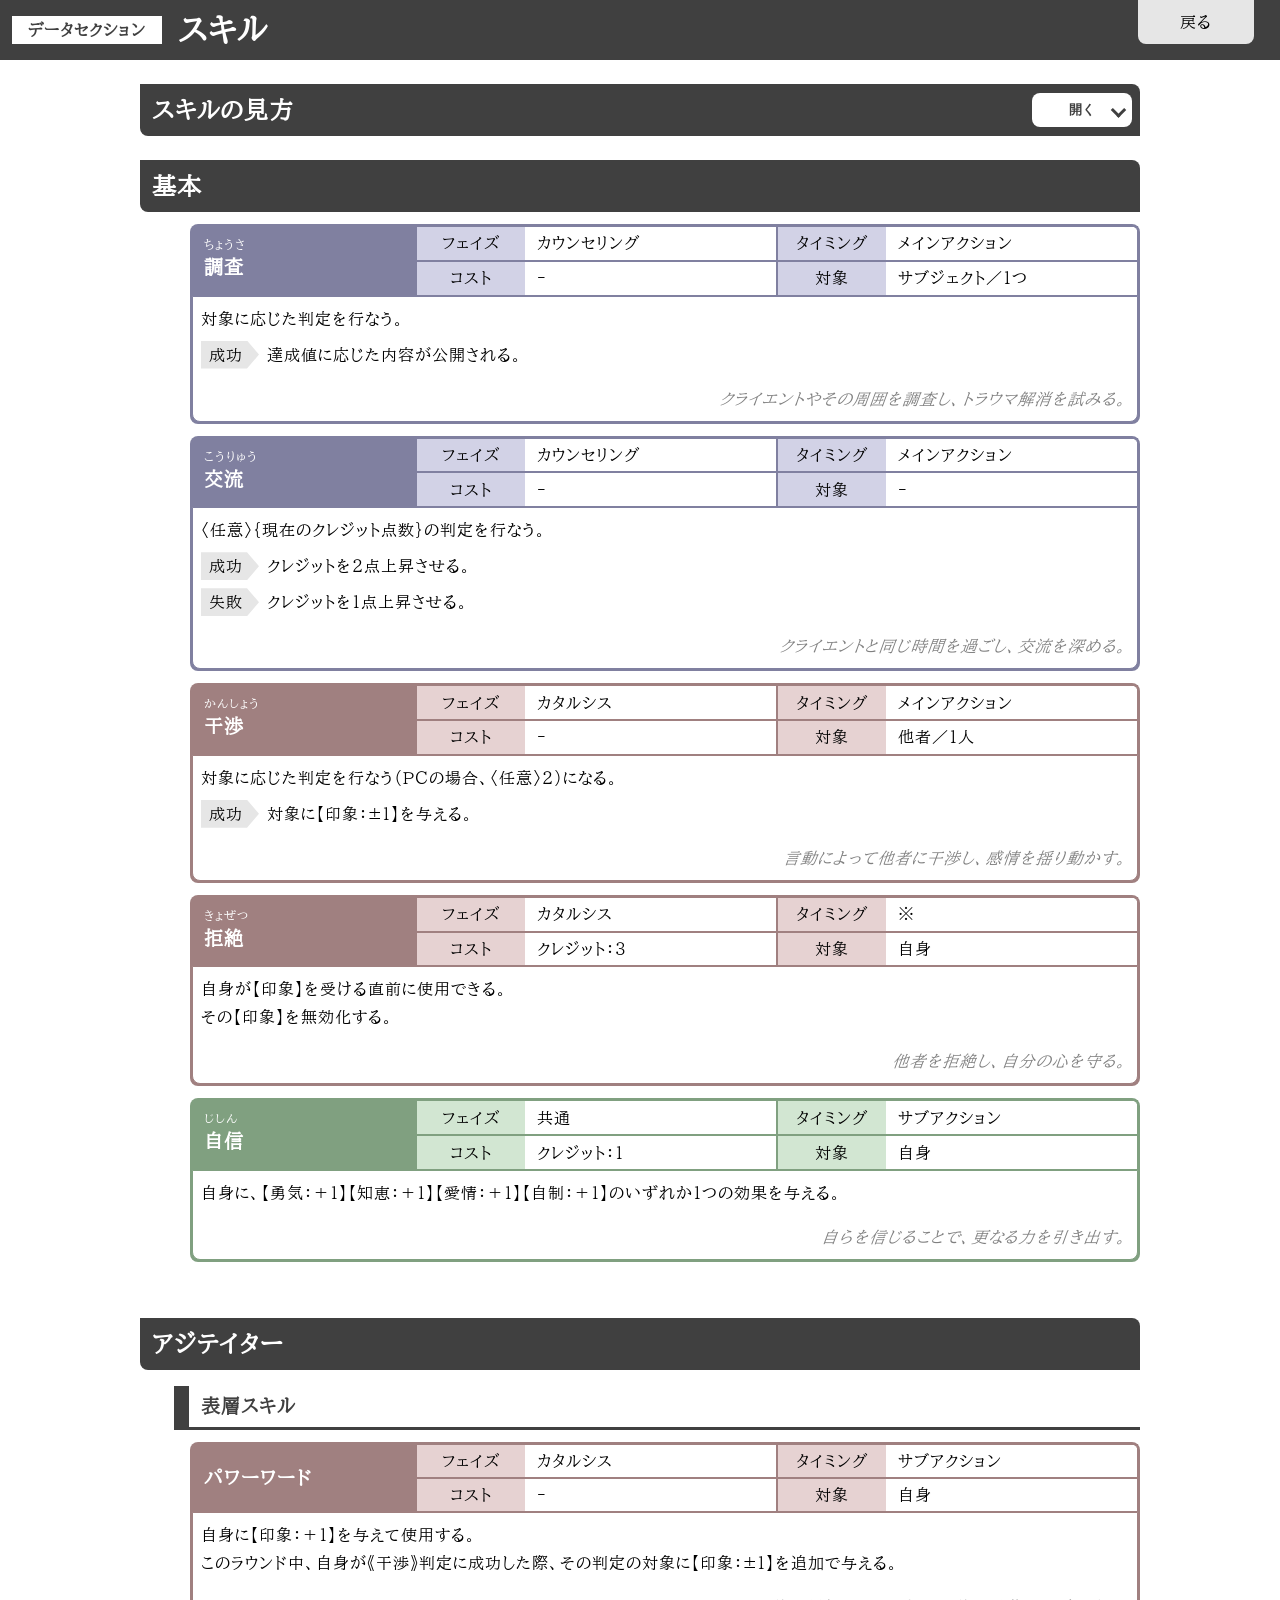
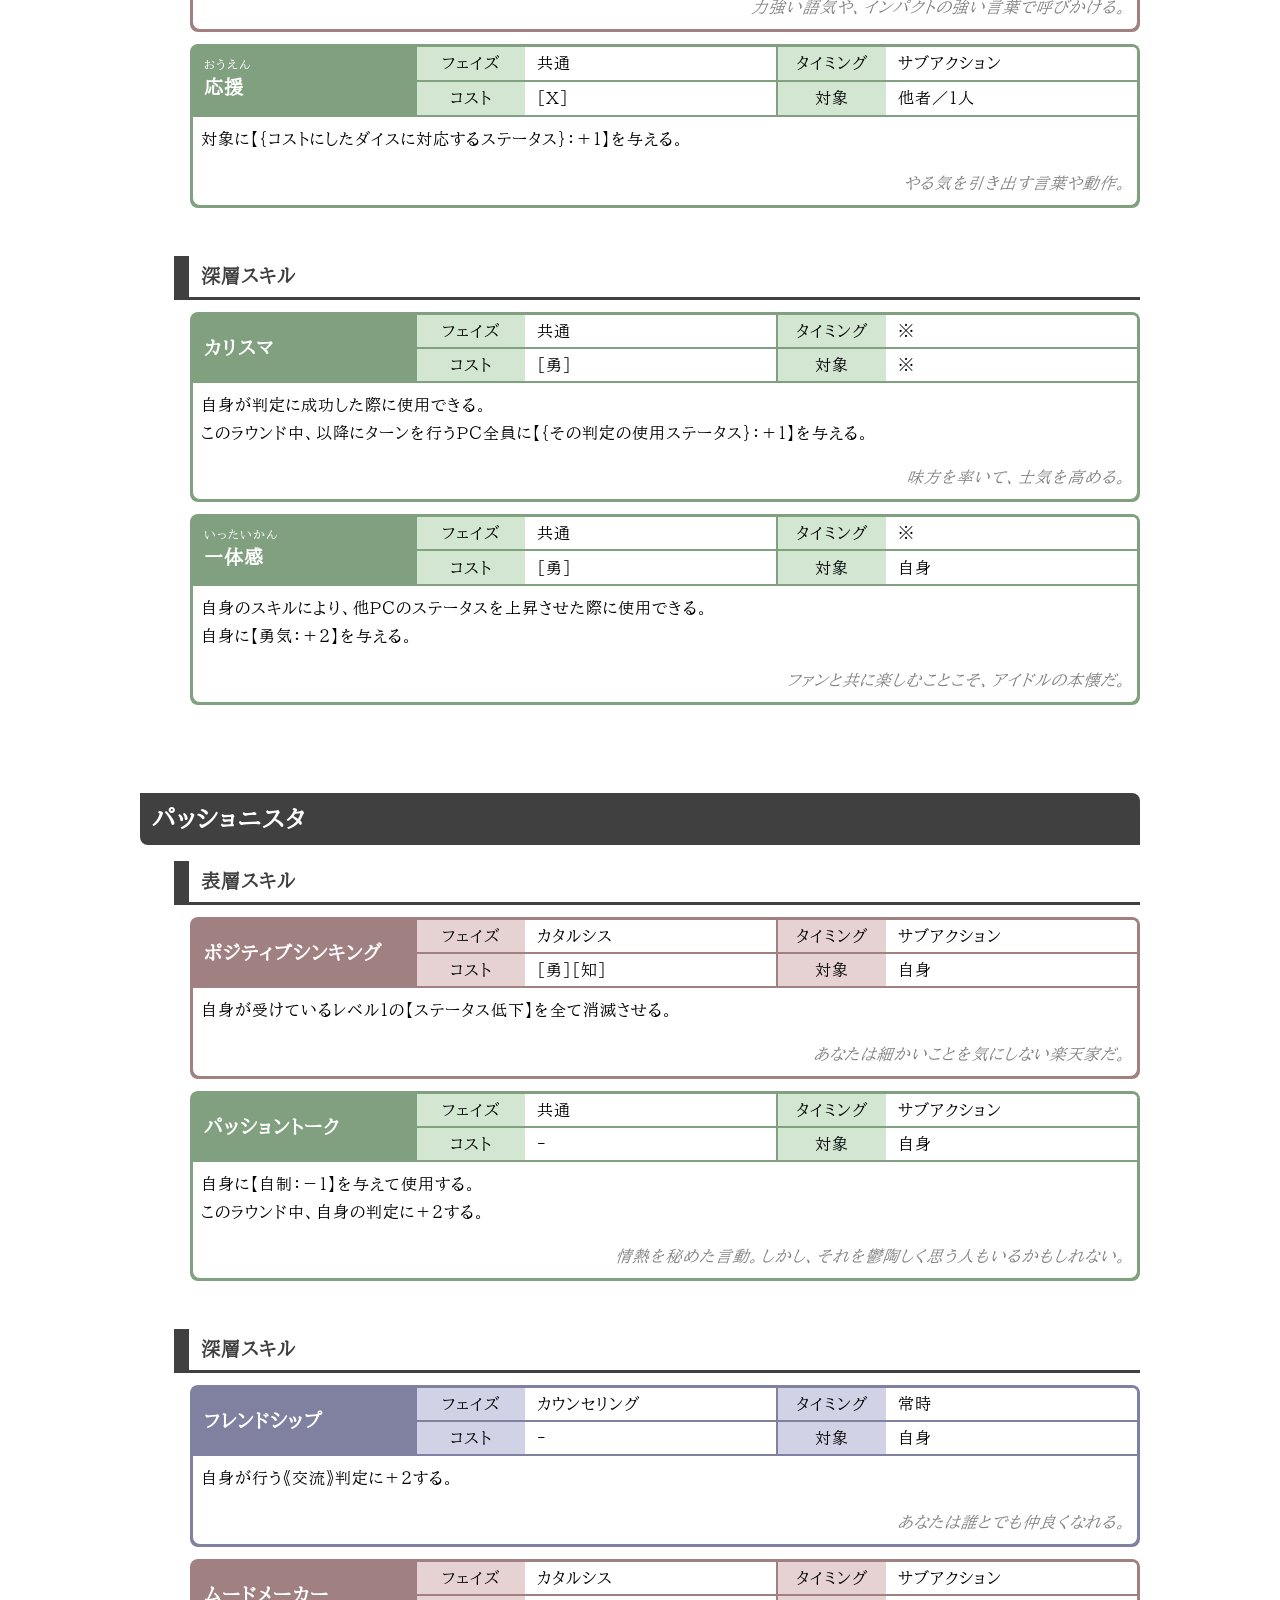
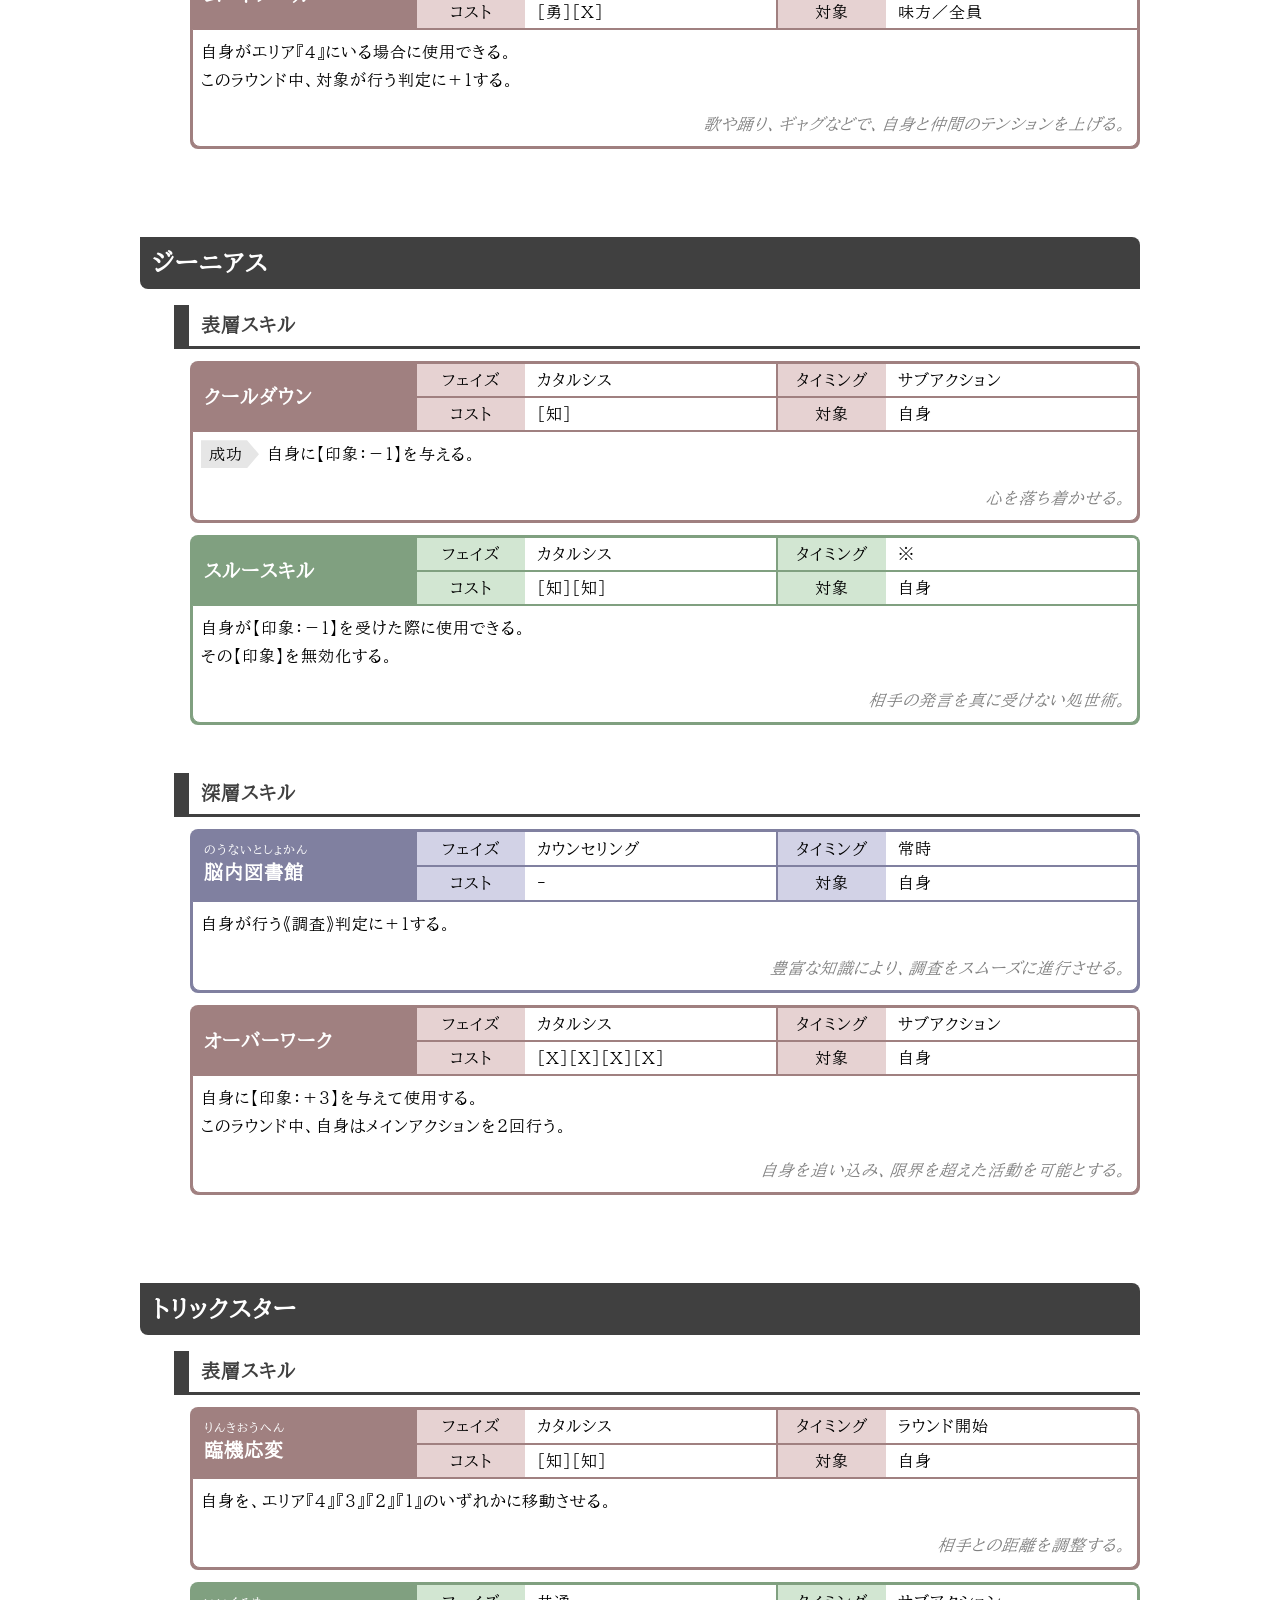
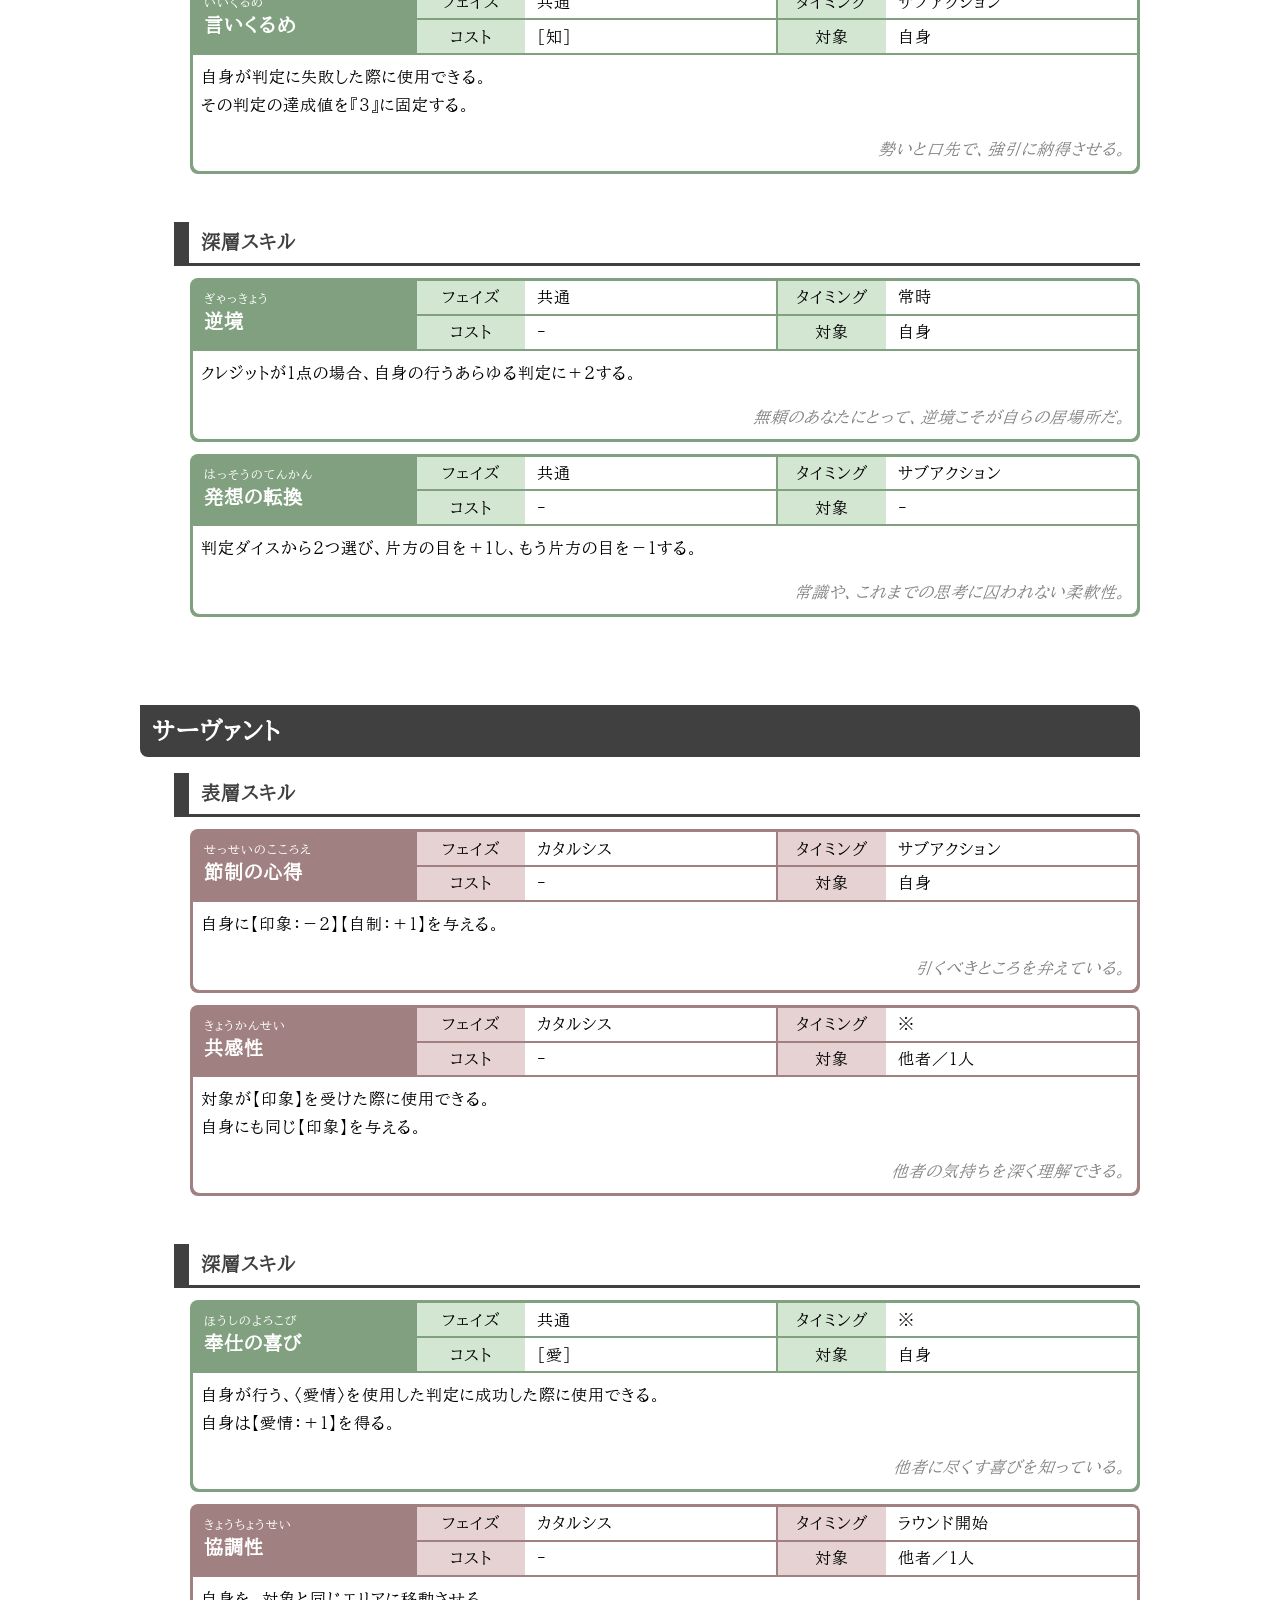
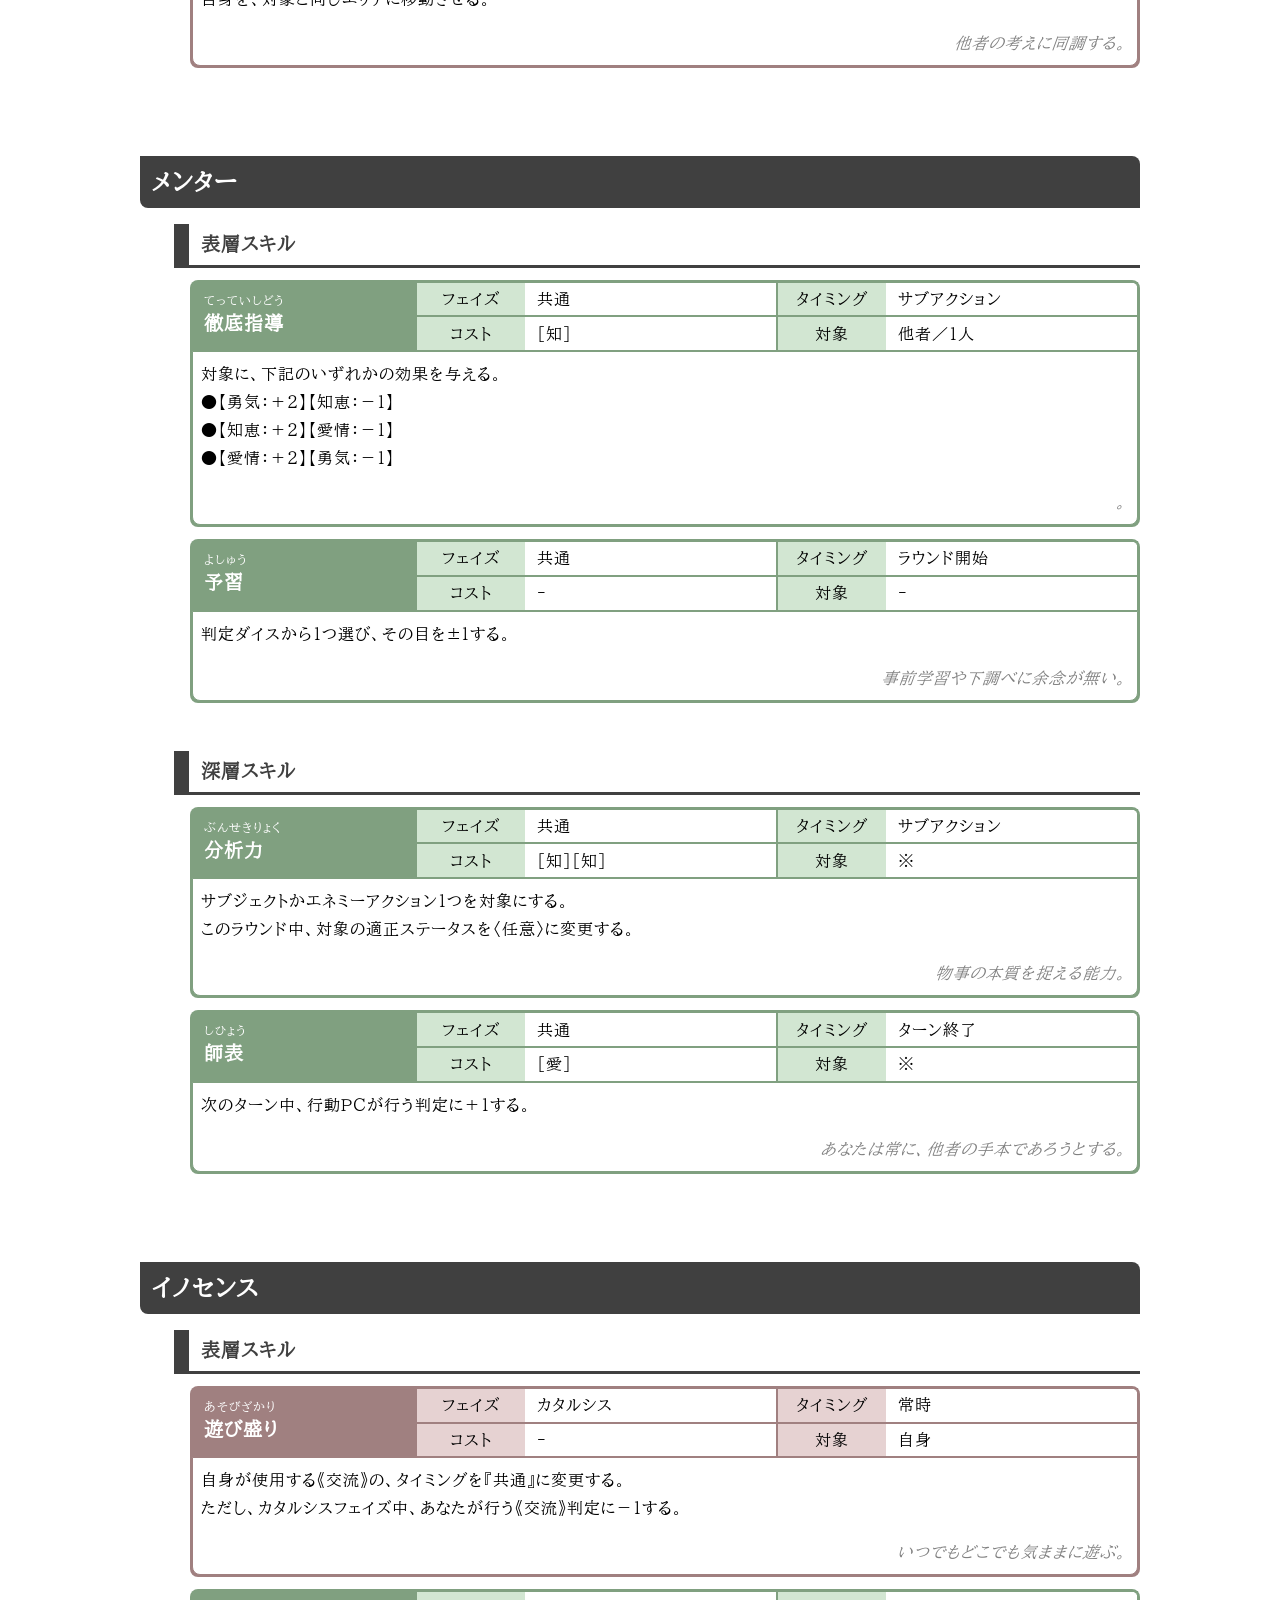
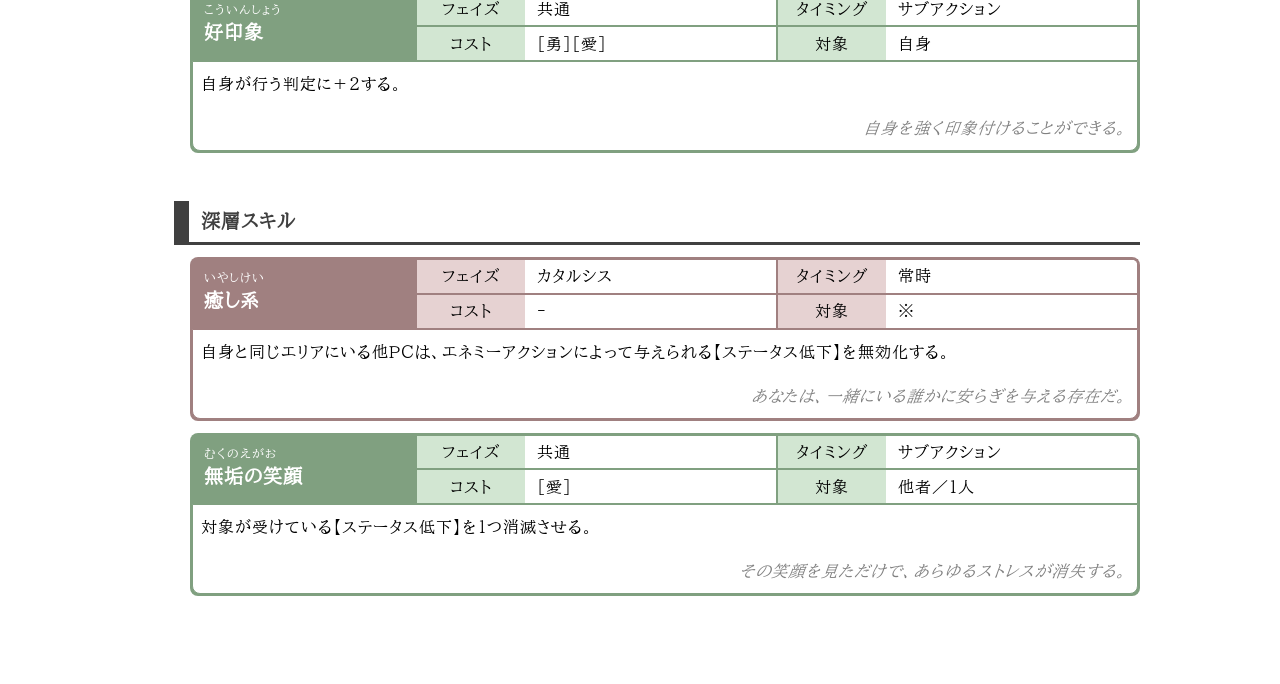
==== commit 823f345f: "スキル案１" ====
--- a/data_skill.html
+++ b/data_skill.html
@@ -567,7 +567,7 @@
               <div class="area-detail">
                 <p>
                   自身に【印象：＋１】を与えて使用する。<br>
-                  このラウンド中、自身が他者に与える【印象】のレベルに＋１する。
+                  このラウンド中、自身が《干渉》判定に成功した際、その判定の対象に【印象：±１】を追加で与える。
                 </p>
 
                 <p class="note">力強い語気や、インパクトの強い言葉で呼びかける。</p>
@@ -603,7 +603,7 @@
 
               <div class="area-detail">
                 <p>
-                  対象に【｛コストにしたダイスの属性｝：＋１】与える。
+                  対象に【｛コストにしたダイスに対応するステータス｝：＋１】を与える。
                 </p>
 
                 <p class="note">やる気を引き出す言葉や動作。</p>
@@ -688,7 +688,7 @@
               <div class="area-detail">
                 <p>
                   自身のスキルにより、他ＰＣのステータスを上昇させた際に使用できる。<br>
-                  自身に【勇気：＋１】を与える。
+                  自身に【勇気：＋２】を与える。
                 </p>
 
                 <p class="note">ファンと共に楽しむことこそ、アイドルの本懐だ。</p>
@@ -736,7 +736,7 @@
                   </div>
 
                   <div class="cell">
-                    <span class="cover">コスト</span>［勇］
+                    <span class="cover">コスト</span>［勇］［知］
                   </div>
 
                   <div class="cell">
@@ -783,7 +783,7 @@
               <div class="area-detail">
                 <p>
                   自身に【自制：－１】を与えて使用する。<br>
-                  このラウンド中、自身のメインアクション判定に＋２する。
+                  このラウンド中、自身の判定に＋２する。
                 </p>
 
                 <p class="note">情熱を秘めた言動。しかし、それを鬱陶しく思う人もいるかもしれない。</p>
@@ -854,7 +854,7 @@
                   </div>
 
                   <div class="cell">
-                    <span class="cover">コスト</span>［勇］［勇］
+                    <span class="cover">コスト</span>［勇］［Ｘ］
                   </div>
 
                   <div class="cell">
@@ -866,7 +866,7 @@
               <div class="area-detail">
                 <p>
                   自身がエリア『４』にいる場合に使用できる。<br>
-                  このラウンド中、対象が行うメインアクション判定に＋１する。
+                  このラウンド中、対象が行う判定に＋１する。
                 </p>
 
                 <p class="note">歌や踊り、ギャグなどで、自身と仲間のテンションを上げる。</p>
@@ -914,7 +914,7 @@
                   </div>
 
                   <div class="cell">
-                    <span class="cover">コスト</span>‐
+                    <span class="cover">コスト</span>［知］
                   </div>
 
                   <div class="cell">
@@ -932,39 +932,39 @@
               </div>
             </div>
 
-            <!--  -->
+            <!-- スルースキル -->
             <div class="card astral">
               <div class="area-head">
                 <div class="title">
-                  <span class="ruby"></span>
-                  <span class="main"></span>
-                </div>
-
-                <div class="data">
-                  <div class="cell">
-                    <span class="cover">フェイズ</span>
-                  </div>
-
-                  <div class="cell">
-                    <span class="cover">タイミング</span>
-                  </div>
-
-                  <div class="cell">
-                    <span class="cover">コスト</span>‐
-                  </div>
-
-                  <div class="cell">
-                    <span class="cover">対象</span>
-                  </div>
-                </div>
-              </div>
-
-              <div class="area-detail">
-                <p>
-
-                </p>
-
-                <p class="note">。</p>
+                  <span class="main">スルースキル</span>
+                </div>
+
+                <div class="data">
+                  <div class="cell">
+                    <span class="cover">フェイズ</span>カタルシス
+                  </div>
+
+                  <div class="cell">
+                    <span class="cover">タイミング</span>※
+                  </div>
+
+                  <div class="cell">
+                    <span class="cover">コスト</span>［知］［知］
+                  </div>
+
+                  <div class="cell">
+                    <span class="cover">対象</span>自身
+                  </div>
+                </div>
+              </div>
+
+              <div class="area-detail">
+                <p>
+                  自身が【印象：－１】を受けた際に使用できる。<br>
+                  その【印象】を無効化する。
+                </p>
+
+                <p class="note">相手の発言を真に受けない処世術。</p>
               </div>
             </div>
 
@@ -1009,7 +1009,7 @@
 
               <div class="area-detail">
                 <p>
-                  あなたの《調査》判定に＋１する。
+                  自身が行う《調査》判定に＋１する。
                 </p>
 
                 <p class="note">豊富な知識により、調査をスムーズに進行させる。</p>
@@ -1033,7 +1033,7 @@
                   </div>
 
                   <div class="cell">
-                    <span class="cover">コスト</span>‐
+                    <span class="cover">コスト</span>［Ｘ］［Ｘ］［Ｘ］［Ｘ］
                   </div>
 
                   <div class="cell">
@@ -1094,7 +1094,7 @@
                   </div>
 
                   <div class="cell">
-                    <span class="cover">コスト</span>［知］
+                    <span class="cover">コスト</span>［知］［知］
                   </div>
 
                   <div class="cell">
@@ -1130,7 +1130,7 @@
                   </div>
 
                   <div class="cell">
-                    <span class="cover">コスト</span>‐
+                    <span class="cover">コスト</span>［知］
                   </div>
 
                   <div class="cell">
@@ -1141,8 +1141,8 @@
 
               <div class="area-detail">
                 <p>
-                  クレジットを１点減少させて使用する。<br>
-                  このラウンド中、自身の行うメインアクション判定は、判定ダイスを振らずに達成値が『３』に固定される。
+                  自身が判定に失敗した際に使用できる。<br>
+                  その判定の達成値を『３』に固定する。
                 </p>
 
                 <p class="note">勢いと口先で、強引に納得させる。</p>
@@ -1226,8 +1226,7 @@
 
               <div class="area-detail">
                 <p>
-                  クレジットを１点減少させて使用する。<br>
-                  判定ダイスから１つ選び、その目を±１する（１↔２↔３↔４↔５↔６↔１のように変更する）。
+                  判定ダイスから２つ選び、片方の目を＋１し、もう片方の目を－１する。
                 </p>
 
                 <p class="note">常識や、これまでの思考に囚われない柔軟性。</p>
@@ -1361,7 +1360,7 @@
                   </div>
 
                   <div class="cell">
-                    <span class="cover">コスト</span>［愛］［愛］
+                    <span class="cover">コスト</span>［愛］
                   </div>
 
                   <div class="cell">
@@ -1441,7 +1440,7 @@
           <div class="contents cards">
 
             <!-- 徹底指導 -->
-            <div class="card ">
+            <div class="card astral">
               <div class="area-head">
                 <div class="title">
                   <span class="ruby">てっていしどう</span>
@@ -1470,30 +1469,30 @@
               <div class="area-detail">
                 <p>
                   対象に、下記のいずれかの効果を与える。<br>
-                  ●【勇気：＋２】【知恵：－２】<br>
-                  ●【知恵：＋２】【愛情：－２】<br>
-                  ●【愛情：＋２】【勇気：－２】
+                  ●【勇気：＋２】【知恵：－１】<br>
+                  ●【知恵：＋２】【愛情：－１】<br>
+                  ●【愛情：＋２】【勇気：－１】
                 </p>
 
                 <p class="note">。</p>
               </div>
             </div>
 
-            <!--  -->
-            <div class="card ">
-              <div class="area-head">
-                <div class="title">
-                  <span class="ruby"></span>
-                  <span class="main"></span>
-                </div>
-
-                <div class="data">
-                  <div class="cell">
-                    <span class="cover">フェイズ</span>
-                  </div>
-
-                  <div class="cell">
-                    <span class="cover">タイミング</span>
+            <!-- 予習 -->
+            <div class="card astral">
+              <div class="area-head">
+                <div class="title">
+                  <span class="ruby">よしゅう</span>
+                  <span class="main">予習</span>
+                </div>
+
+                <div class="data">
+                  <div class="cell">
+                    <span class="cover">フェイズ</span>共通
+                  </div>
+
+                  <div class="cell">
+                    <span class="cover">タイミング</span>ラウンド開始
                   </div>
 
                   <div class="cell">
@@ -1501,17 +1500,17 @@
                   </div>
 
                   <div class="cell">
-                    <span class="cover">対象</span>
-                  </div>
-                </div>
-              </div>
-
-              <div class="area-detail">
-                <p>
-
-                </p>
-
-                <p class="note">。</p>
+                    <span class="cover">対象</span>‐
+                  </div>
+                </div>
+              </div>
+
+              <div class="area-detail">
+                <p>
+                  判定ダイスから１つ選び、その目を±１する。
+                </p>
+
+                <p class="note">事前学習や下調べに余念が無い。</p>
               </div>
             </div>
 
@@ -1527,75 +1526,76 @@
 
           <div class="contents cards">
 
-            <!--  -->
-            <div class="card ">
-              <div class="area-head">
-                <div class="title">
-                  <span class="ruby"></span>
-                  <span class="main"></span>
-                </div>
-
-                <div class="data">
-                  <div class="cell">
-                    <span class="cover">フェイズ</span>
-                  </div>
-
-                  <div class="cell">
-                    <span class="cover">タイミング</span>
-                  </div>
-
-                  <div class="cell">
-                    <span class="cover">コスト</span>‐
-                  </div>
-
-                  <div class="cell">
-                    <span class="cover">対象</span>
-                  </div>
-                </div>
-              </div>
-
-              <div class="area-detail">
-                <p>
-                  。
-                </p>
-
-                <p class="note">。</p>
-              </div>
-            </div>
-
-            <!--  -->
-            <div class="card ">
-              <div class="area-head">
-                <div class="title">
-                  <span class="ruby"></span>
-                  <span class="main"></span>
-                </div>
-
-                <div class="data">
-                  <div class="cell">
-                    <span class="cover">フェイズ</span>
-                  </div>
-
-                  <div class="cell">
-                    <span class="cover">タイミング</span>
-                  </div>
-
-                  <div class="cell">
-                    <span class="cover">コスト</span>‐
-                  </div>
-
-                  <div class="cell">
-                    <span class="cover">対象</span>
-                  </div>
-                </div>
-              </div>
-
-              <div class="area-detail">
-                <p>
-
-                </p>
-
-                <p class="note">。</p>
+            <!-- 分析力 -->
+            <div class="card astral">
+              <div class="area-head">
+                <div class="title">
+                  <span class="ruby">ぶんせきりょく</span>
+                  <span class="main">分析力</span>
+                </div>
+
+                <div class="data">
+                  <div class="cell">
+                    <span class="cover">フェイズ</span>共通
+                  </div>
+
+                  <div class="cell">
+                    <span class="cover">タイミング</span>サブアクション
+                  </div>
+
+                  <div class="cell">
+                    <span class="cover">コスト</span>［知］［知］
+                  </div>
+
+                  <div class="cell">
+                    <span class="cover">対象</span>※
+                  </div>
+                </div>
+              </div>
+
+              <div class="area-detail">
+                <p>
+                  サブジェクトかエネミーアクション１つを対象にする。<br>
+                  このラウンド中、対象の適正ステータスを〈任意〉に変更する。
+                </p>
+
+                <p class="note">物事の本質を捉える能力。</p>
+              </div>
+            </div>
+
+            <!-- 師表 -->
+            <div class="card astral">
+              <div class="area-head">
+                <div class="title">
+                  <span class="ruby">しひょう</span>
+                  <span class="main">師表</span>
+                </div>
+
+                <div class="data">
+                  <div class="cell">
+                    <span class="cover">フェイズ</span>共通
+                  </div>
+
+                  <div class="cell">
+                    <span class="cover">タイミング</span>ターン終了
+                  </div>
+
+                  <div class="cell">
+                    <span class="cover">コスト</span>［愛］
+                  </div>
+
+                  <div class="cell">
+                    <span class="cover">対象</span>※
+                  </div>
+                </div>
+              </div>
+
+              <div class="area-detail">
+                <p>
+                  次のターン中、行動ＰＣが行う判定に＋１する。
+                </p>
+
+                <p class="note">あなたは常に、他者の手本であろうとする。</p>
               </div>
             </div>
 
@@ -1623,6 +1623,43 @@
 
           <div class="contents cards">
 
+            <!-- 遊び盛り -->
+            <div class="card ether">
+              <div class="area-head">
+                <div class="title">
+                  <span class="ruby">あそびざかり</span>
+                  <span class="main">遊び盛り</span>
+                </div>
+
+                <div class="data">
+                  <div class="cell">
+                    <span class="cover">フェイズ</span>カタルシス
+                  </div>
+
+                  <div class="cell">
+                    <span class="cover">タイミング</span>常時
+                  </div>
+
+                  <div class="cell">
+                    <span class="cover">コスト</span>‐
+                  </div>
+
+                  <div class="cell">
+                    <span class="cover">対象</span>自身
+                  </div>
+                </div>
+              </div>
+
+              <div class="area-detail">
+                <p>
+                  自身が使用する《交流》の、タイミングを『共通』に変更する。<br>
+                  ただし、カタルシスフェイズ中、あなたが行う《交流》判定に－１する。
+                </p>
+
+                <p class="note">いつでもどこでも気ままに遊ぶ。</p>
+              </div>
+            </div>
+
             <!-- 好印象 -->
             <div class="card astral">
               <div class="area-head">
@@ -1652,46 +1689,10 @@
 
               <div class="area-detail">
                 <p>
-                  自身が行うメインアクション判定に＋２する。
+                  自身が行う判定に＋２する。
                 </p>
 
                 <p class="note">自身を強く印象付けることができる。</p>
-              </div>
-            </div>
-
-            <!-- 無垢の笑顔 -->
-            <div class="card astral">
-              <div class="area-head">
-                <div class="title">
-                  <span class="ruby">むくのえがお</span>
-                  <span class="main">無垢の笑顔</span>
-                </div>
-
-                <div class="data">
-                  <div class="cell">
-                    <span class="cover">フェイズ</span>共通
-                  </div>
-
-                  <div class="cell">
-                    <span class="cover">タイミング</span>サブアクション
-                  </div>
-
-                  <div class="cell">
-                    <span class="cover">コスト</span>［愛］
-                  </div>
-
-                  <div class="cell">
-                    <span class="cover">対象</span>他者／１人
-                  </div>
-                </div>
-              </div>
-
-              <div class="area-detail">
-                <p>
-                  対象が受けている【ステータス低下】を１つ消滅させる。
-                </p>
-
-                <p class="note">その笑顔を見ただけで、あらゆるストレスが消失する。</p>
               </div>
             </div>
 
@@ -1743,40 +1744,39 @@
               </div>
             </div>
 
-            <!-- 遊び盛り -->
-            <div class="card ether">
-              <div class="area-head">
-                <div class="title">
-                  <span class="ruby">あそびざかり</span>
-                  <span class="main">遊び盛り</span>
-                </div>
-
-                <div class="data">
-                  <div class="cell">
-                    <span class="cover">フェイズ</span>カタルシス
-                  </div>
-
-                  <div class="cell">
-                    <span class="cover">タイミング</span>常時
-                  </div>
-
-                  <div class="cell">
-                    <span class="cover">コスト</span>‐
-                  </div>
-
-                  <div class="cell">
-                    <span class="cover">対象</span>自身
-                  </div>
-                </div>
-              </div>
-
-              <div class="area-detail">
-                <p>
-                  自身が使用する《交流》の、タイミングを『共通』に変更する。<br>
-                  ただし、カタルシスフェイズ中の《交流》判定に－１する。
-                </p>
-
-                <p class="note">いつでもどこでも気ままに遊ぶ。</p>
+            <!-- 無垢の笑顔 -->
+            <div class="card astral">
+              <div class="area-head">
+                <div class="title">
+                  <span class="ruby">むくのえがお</span>
+                  <span class="main">無垢の笑顔</span>
+                </div>
+
+                <div class="data">
+                  <div class="cell">
+                    <span class="cover">フェイズ</span>共通
+                  </div>
+
+                  <div class="cell">
+                    <span class="cover">タイミング</span>サブアクション
+                  </div>
+
+                  <div class="cell">
+                    <span class="cover">コスト</span>［愛］
+                  </div>
+
+                  <div class="cell">
+                    <span class="cover">対象</span>他者／１人
+                  </div>
+                </div>
+              </div>
+
+              <div class="area-detail">
+                <p>
+                  対象が受けている【ステータス低下】を１つ消滅させる。
+                </p>
+
+                <p class="note">その笑顔を見ただけで、あらゆるストレスが消失する。</p>
               </div>
             </div>
 
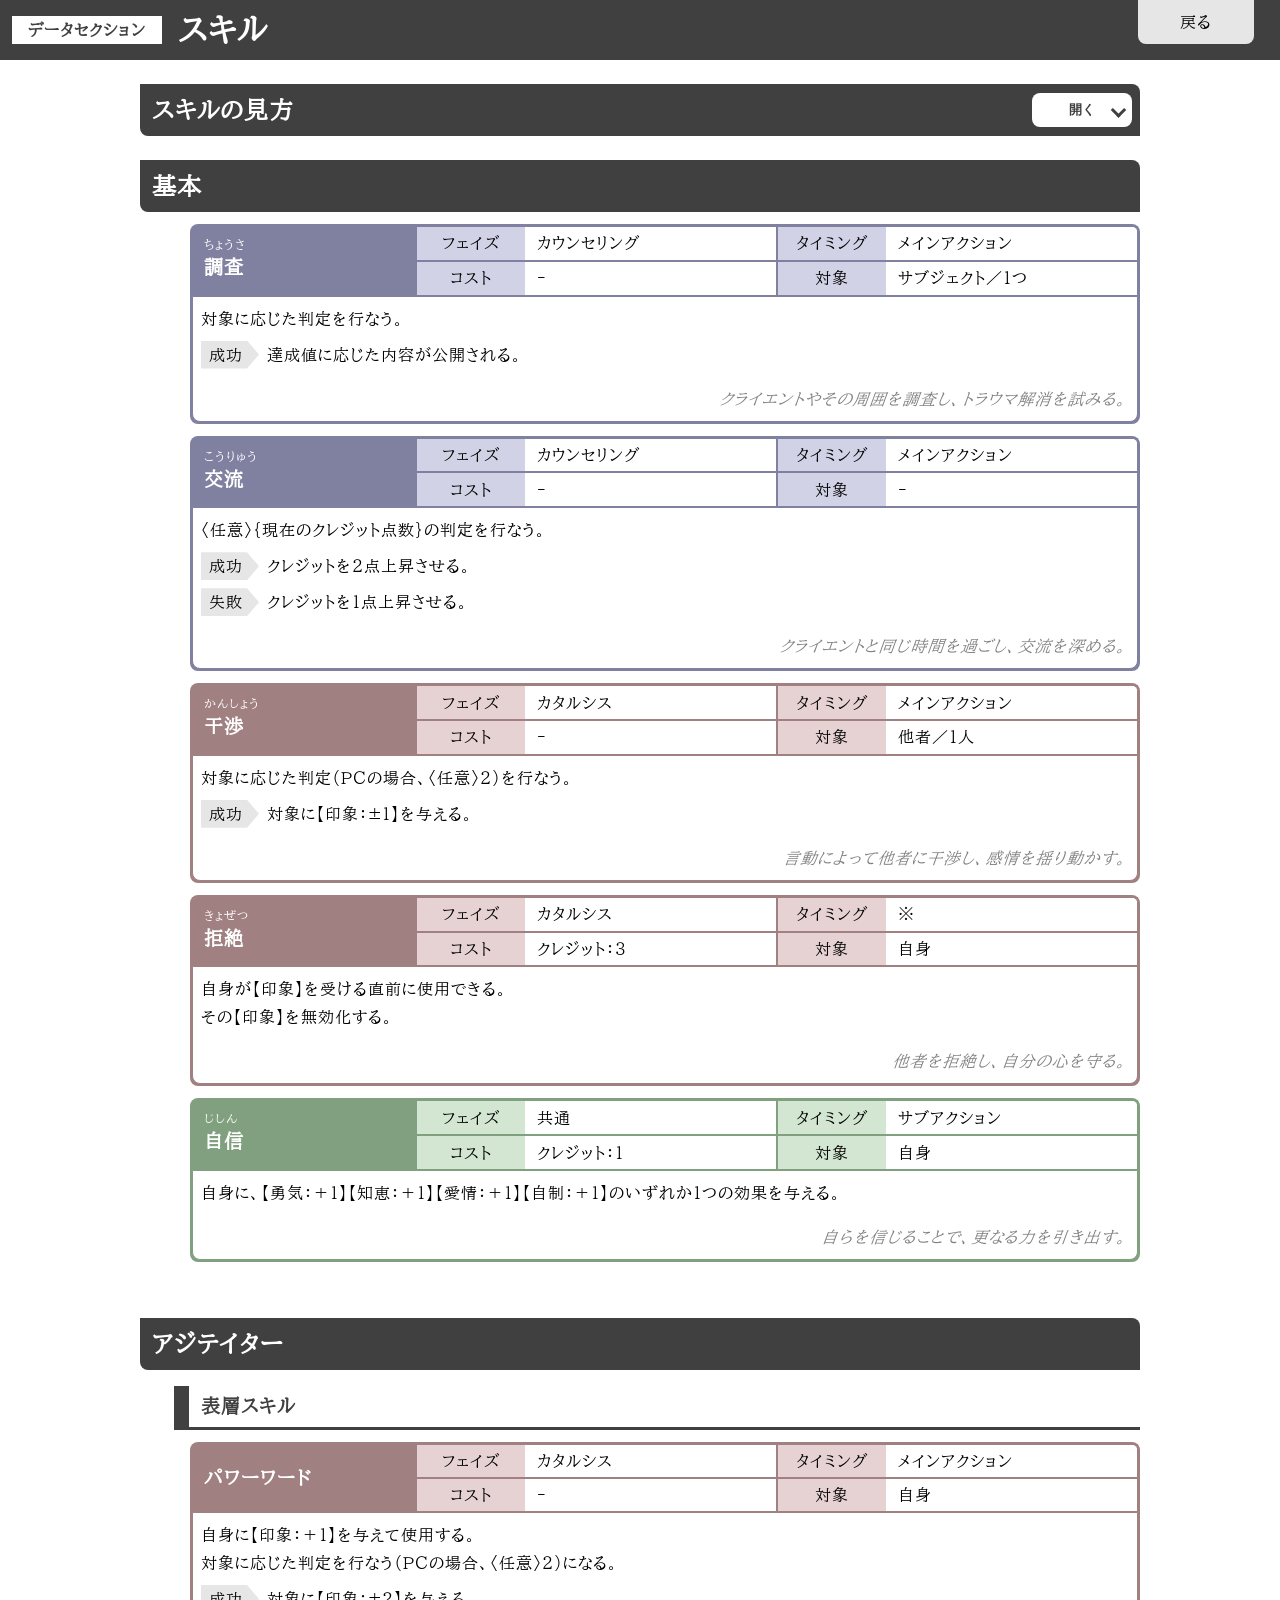
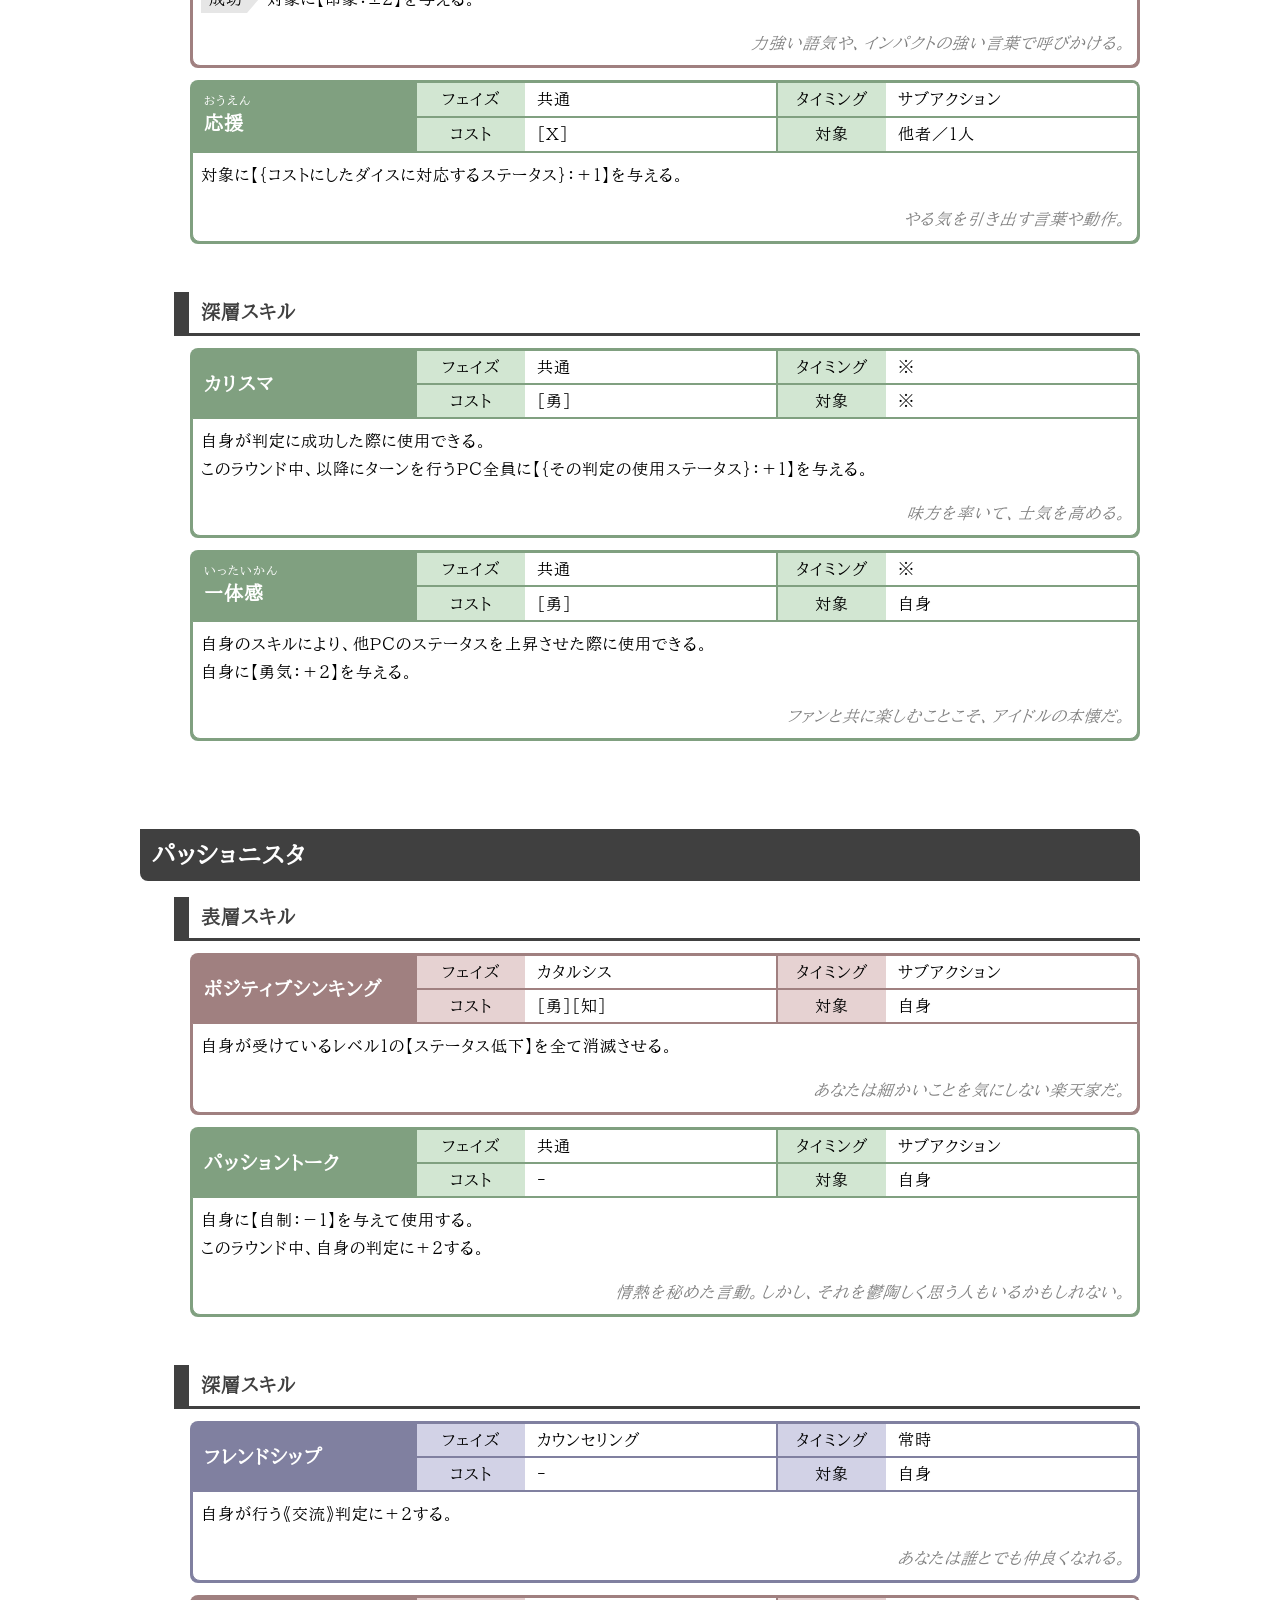
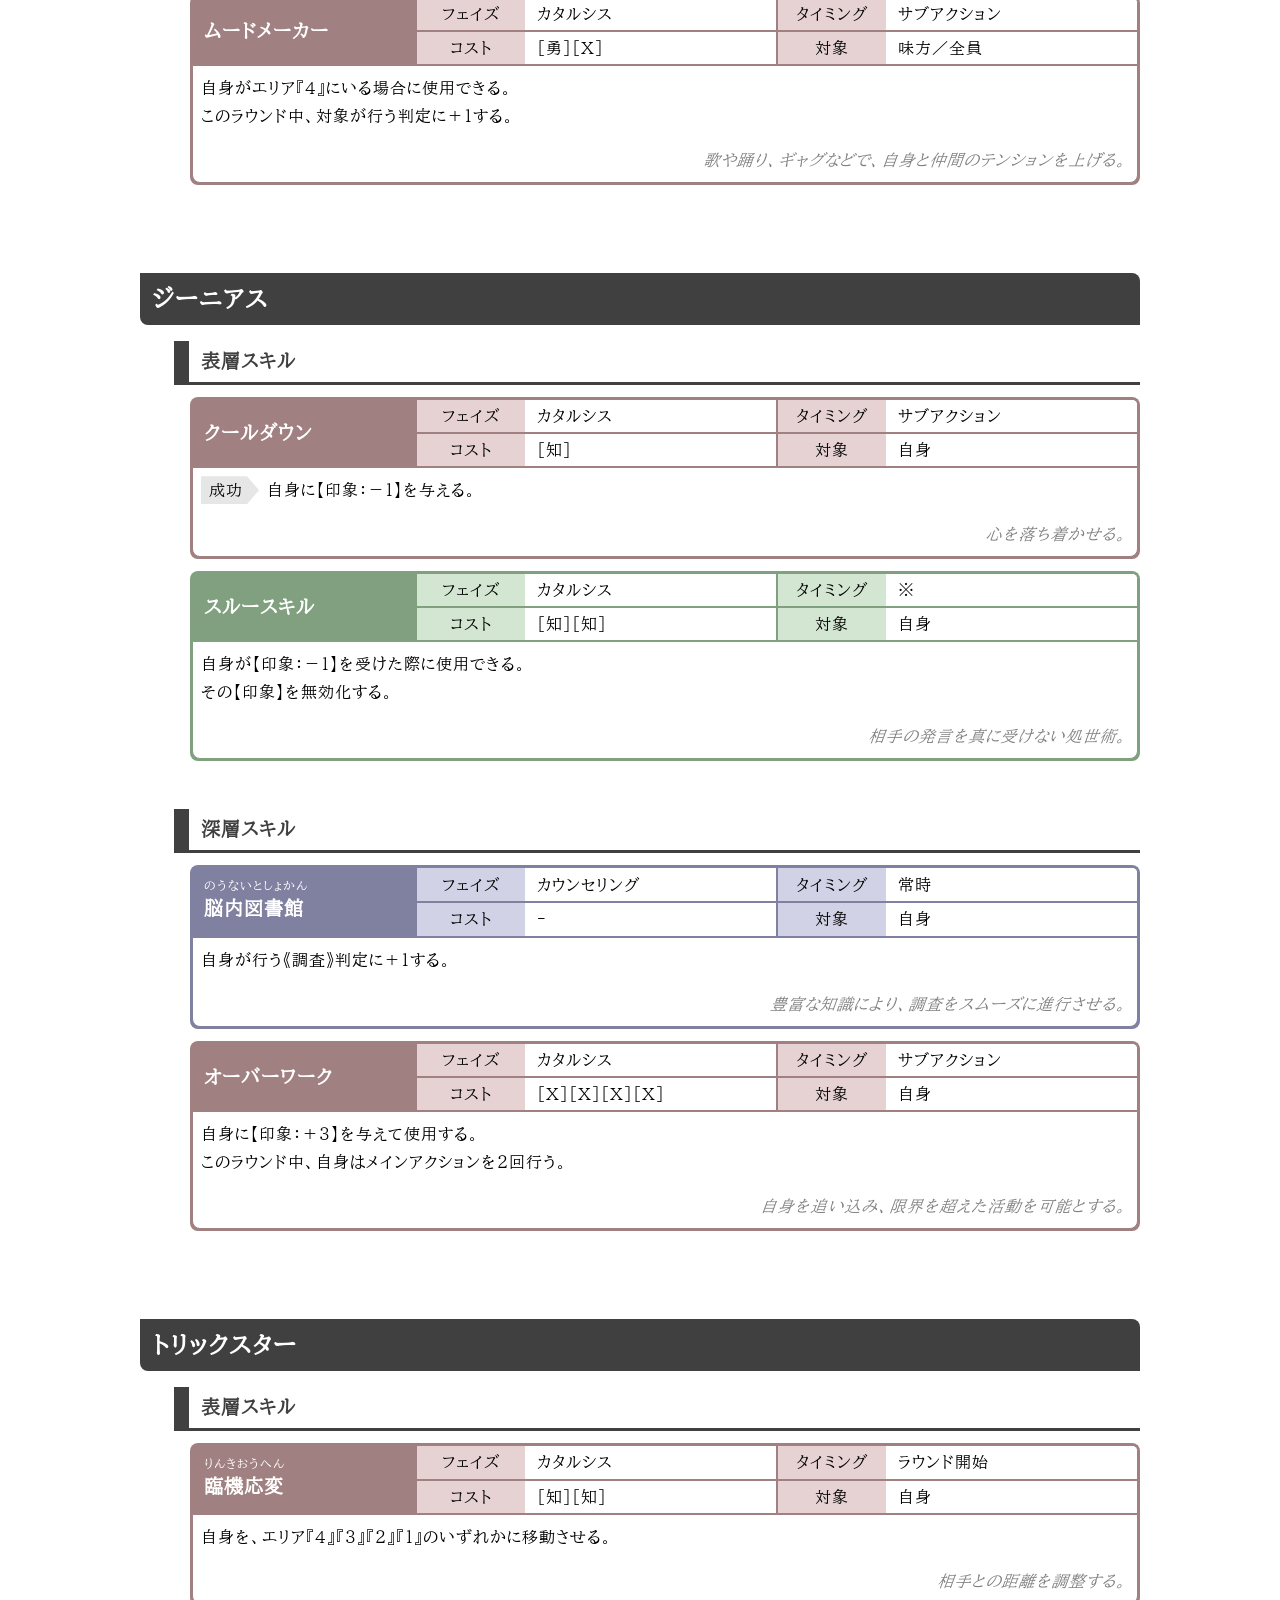
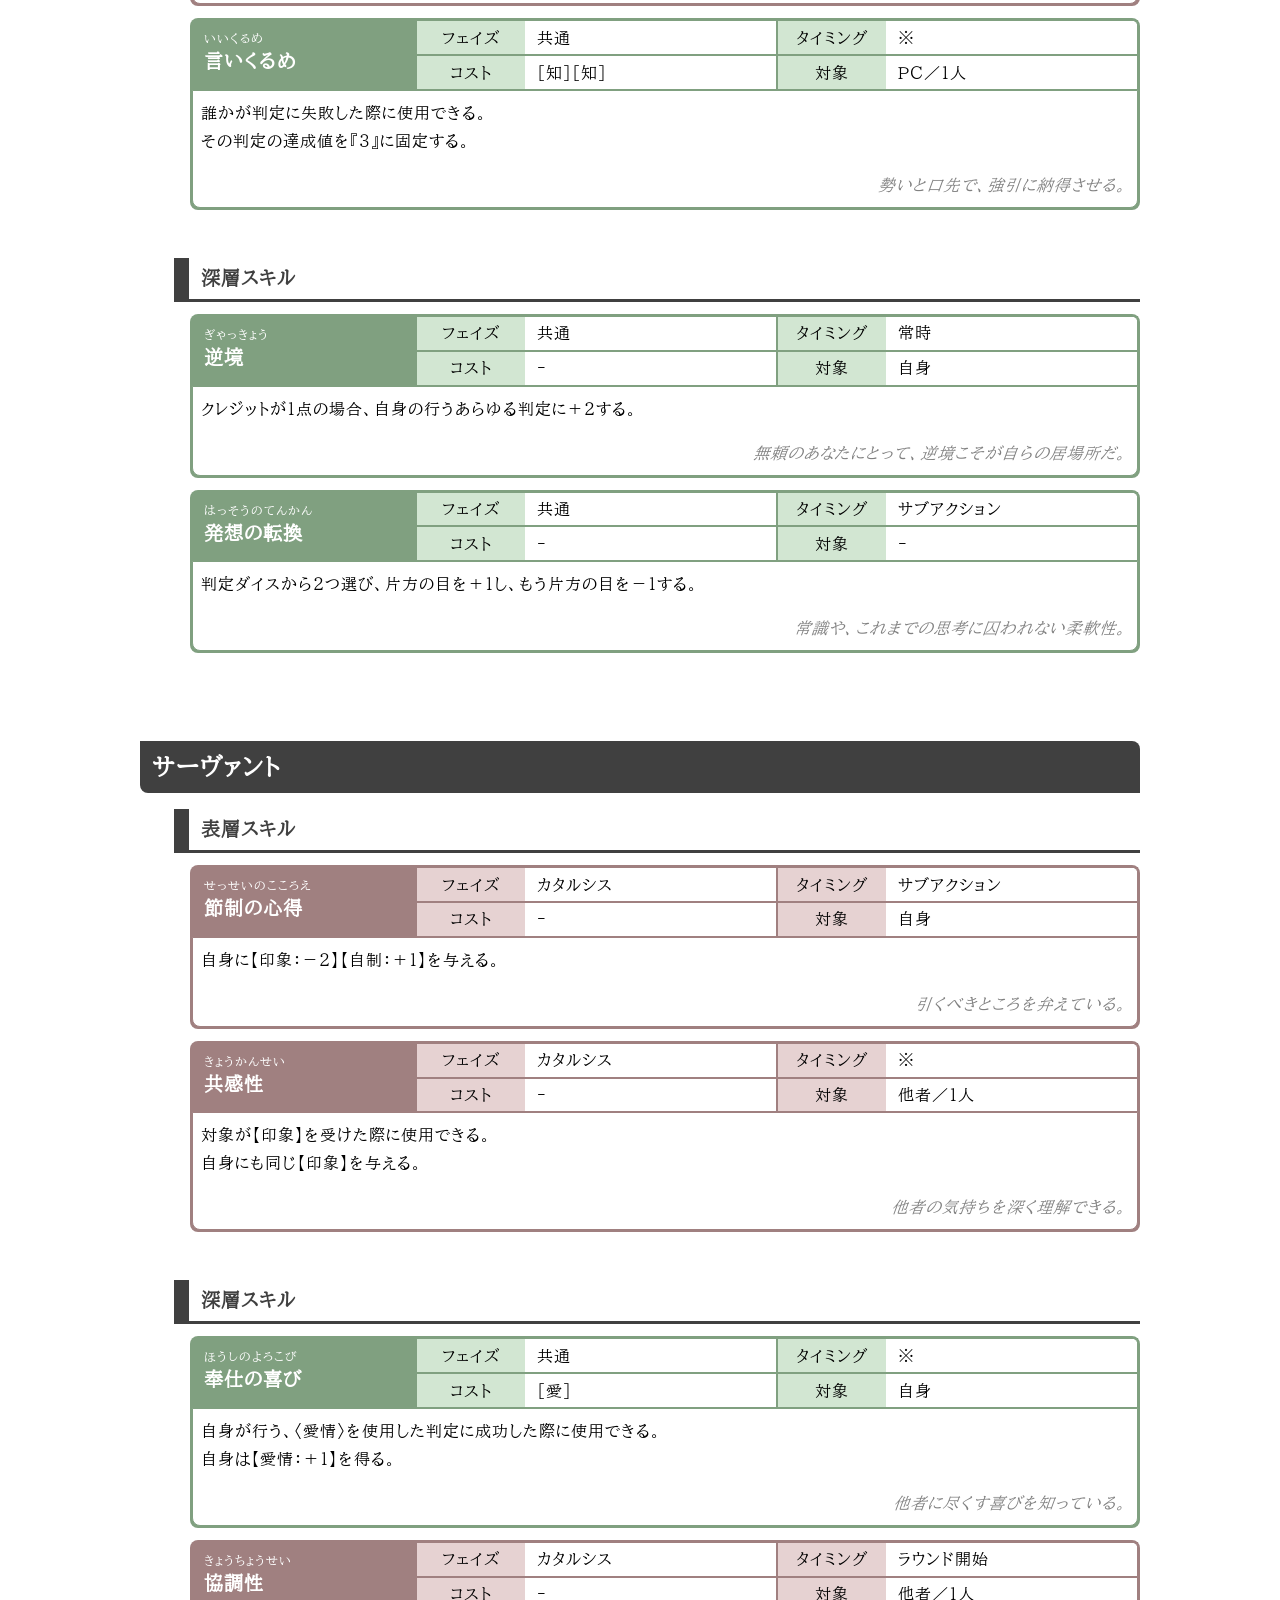
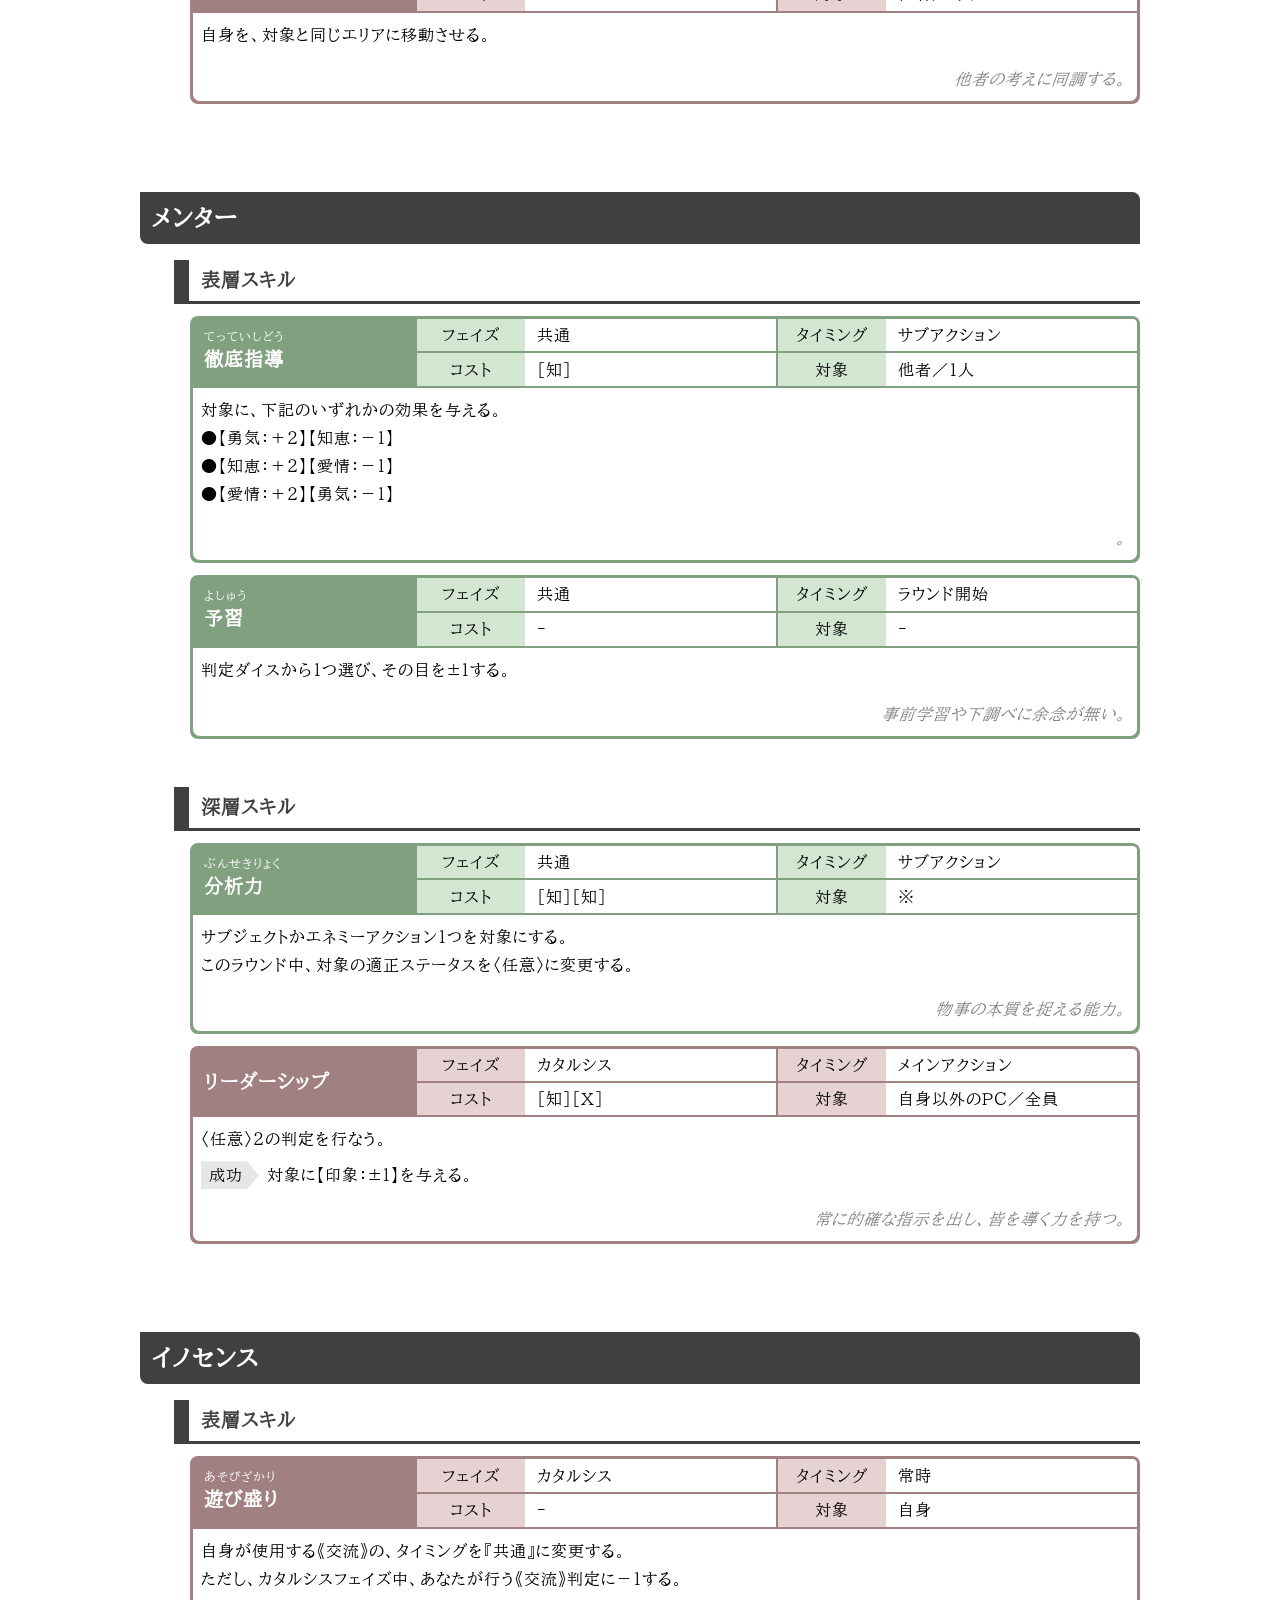
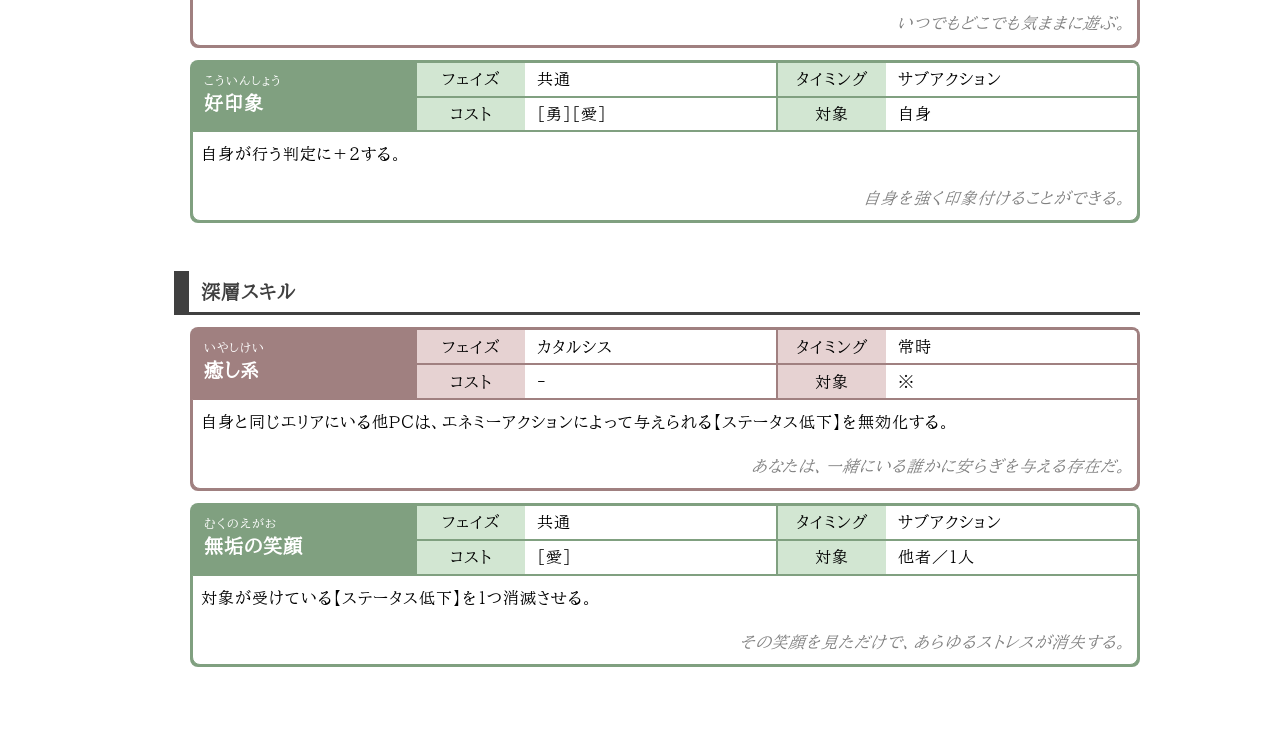
==== commit 933a973e: "スキル修正" ====
--- a/data_skill.html
+++ b/data_skill.html
@@ -432,7 +432,7 @@
 
           <div class="area-detail">
             <p>
-              対象に応じた判定を行なう（ＰＣの場合、〈任意〉２）になる。
+              対象に応じた判定（ＰＣの場合、〈任意〉２）を行なう。
             </p>
 
             <p class="judge">
@@ -551,7 +551,7 @@
                   </div>
 
                   <div class="cell">
-                    <span class="cover">タイミング</span>サブアクション
+                    <span class="cover">タイミング</span>メインアクション
                   </div>
 
                   <div class="cell">
@@ -567,7 +567,11 @@
               <div class="area-detail">
                 <p>
                   自身に【印象：＋１】を与えて使用する。<br>
-                  このラウンド中、自身が《干渉》判定に成功した際、その判定の対象に【印象：±１】を追加で与える。
+                  対象に応じた判定を行なう（ＰＣの場合、〈任意〉２）になる。
+                </p>
+
+                <p class="judge">
+                  <span class="condition">成功</span>対象に【印象：±２】を与える。
                 </p>
 
                 <p class="note">力強い語気や、インパクトの強い言葉で呼びかける。</p>
@@ -1126,22 +1130,22 @@
                   </div>
 
                   <div class="cell">
-                    <span class="cover">タイミング</span>サブアクション
-                  </div>
-
-                  <div class="cell">
-                    <span class="cover">コスト</span>［知］
-                  </div>
-
-                  <div class="cell">
-                    <span class="cover">対象</span>自身
-                  </div>
-                </div>
-              </div>
-
-              <div class="area-detail">
-                <p>
-                  自身が判定に失敗した際に使用できる。<br>
+                    <span class="cover">タイミング</span>※
+                  </div>
+
+                  <div class="cell">
+                    <span class="cover">コスト</span>［知］［知］
+                  </div>
+
+                  <div class="cell">
+                    <span class="cover">対象</span>ＰＣ／１人
+                  </div>
+                </div>
+              </div>
+
+              <div class="area-detail">
+                <p>
+                  誰かが判定に失敗した際に使用できる。<br>
                   その判定の達成値を『３』に固定する。
                 </p>
 
@@ -1563,39 +1567,42 @@
               </div>
             </div>
 
-            <!-- 師表 -->
-            <div class="card astral">
-              <div class="area-head">
-                <div class="title">
-                  <span class="ruby">しひょう</span>
-                  <span class="main">師表</span>
-                </div>
-
-                <div class="data">
-                  <div class="cell">
-                    <span class="cover">フェイズ</span>共通
-                  </div>
-
-                  <div class="cell">
-                    <span class="cover">タイミング</span>ターン終了
-                  </div>
-
-                  <div class="cell">
-                    <span class="cover">コスト</span>［愛］
-                  </div>
-
-                  <div class="cell">
-                    <span class="cover">対象</span>※
-                  </div>
-                </div>
-              </div>
-
-              <div class="area-detail">
-                <p>
-                  次のターン中、行動ＰＣが行う判定に＋１する。
-                </p>
-
-                <p class="note">あなたは常に、他者の手本であろうとする。</p>
+            <!-- リーダーシップ -->
+            <div class="card ether">
+              <div class="area-head">
+                <div class="title">
+                  <span class="main">リーダーシップ</span>
+                </div>
+
+                <div class="data">
+                  <div class="cell">
+                    <span class="cover">フェイズ</span>カタルシス
+                  </div>
+
+                  <div class="cell">
+                    <span class="cover">タイミング</span>メインアクション
+                  </div>
+
+                  <div class="cell">
+                    <span class="cover">コスト</span>［知］［Ｘ］
+                  </div>
+
+                  <div class="cell">
+                    <span class="cover">対象</span>自身以外のＰＣ／全員
+                  </div>
+                </div>
+              </div>
+
+              <div class="area-detail">
+                <p>
+                  〈任意〉２の判定を行なう。
+                </p>
+
+                <p class="judge">
+                  <span class="condition">成功</span>対象に【印象：±１】を与える。
+                </p>
+
+                <p class="note">常に的確な指示を出し、皆を導く力を持つ。</p>
               </div>
             </div>
 
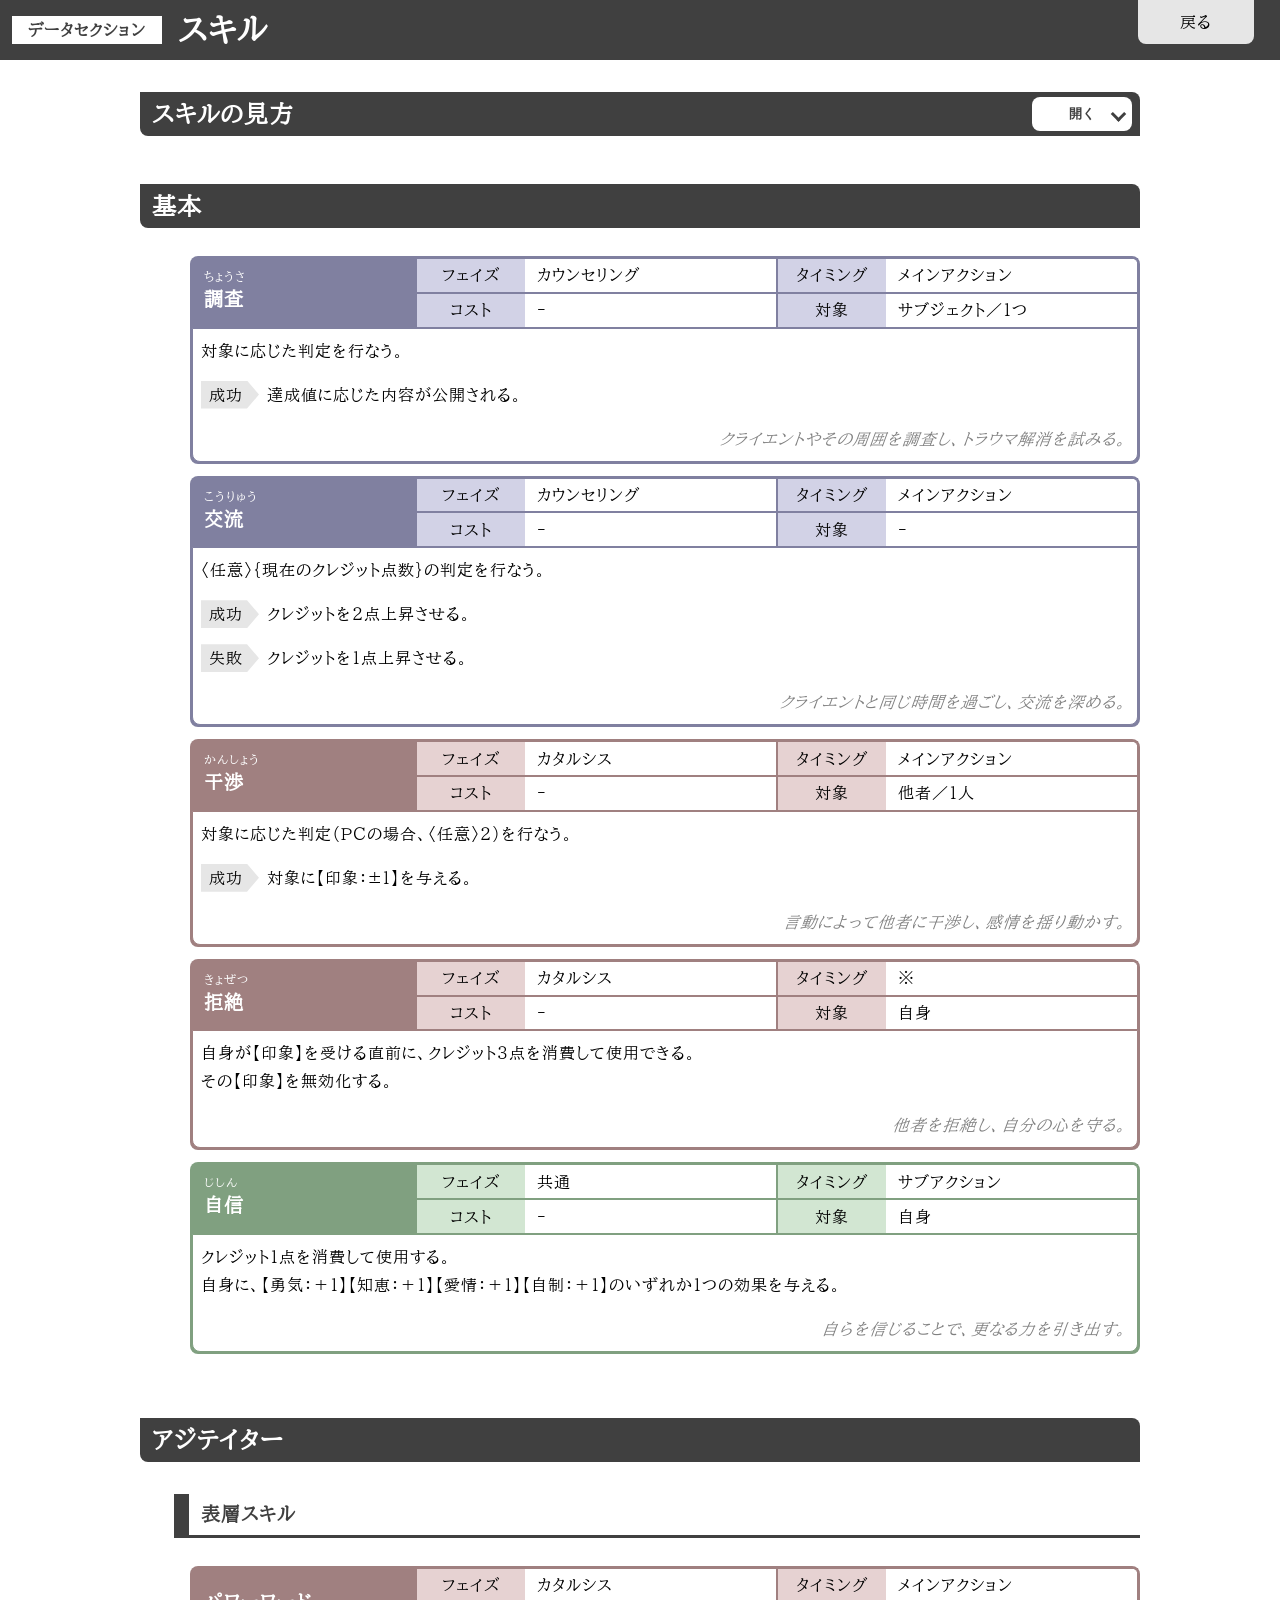
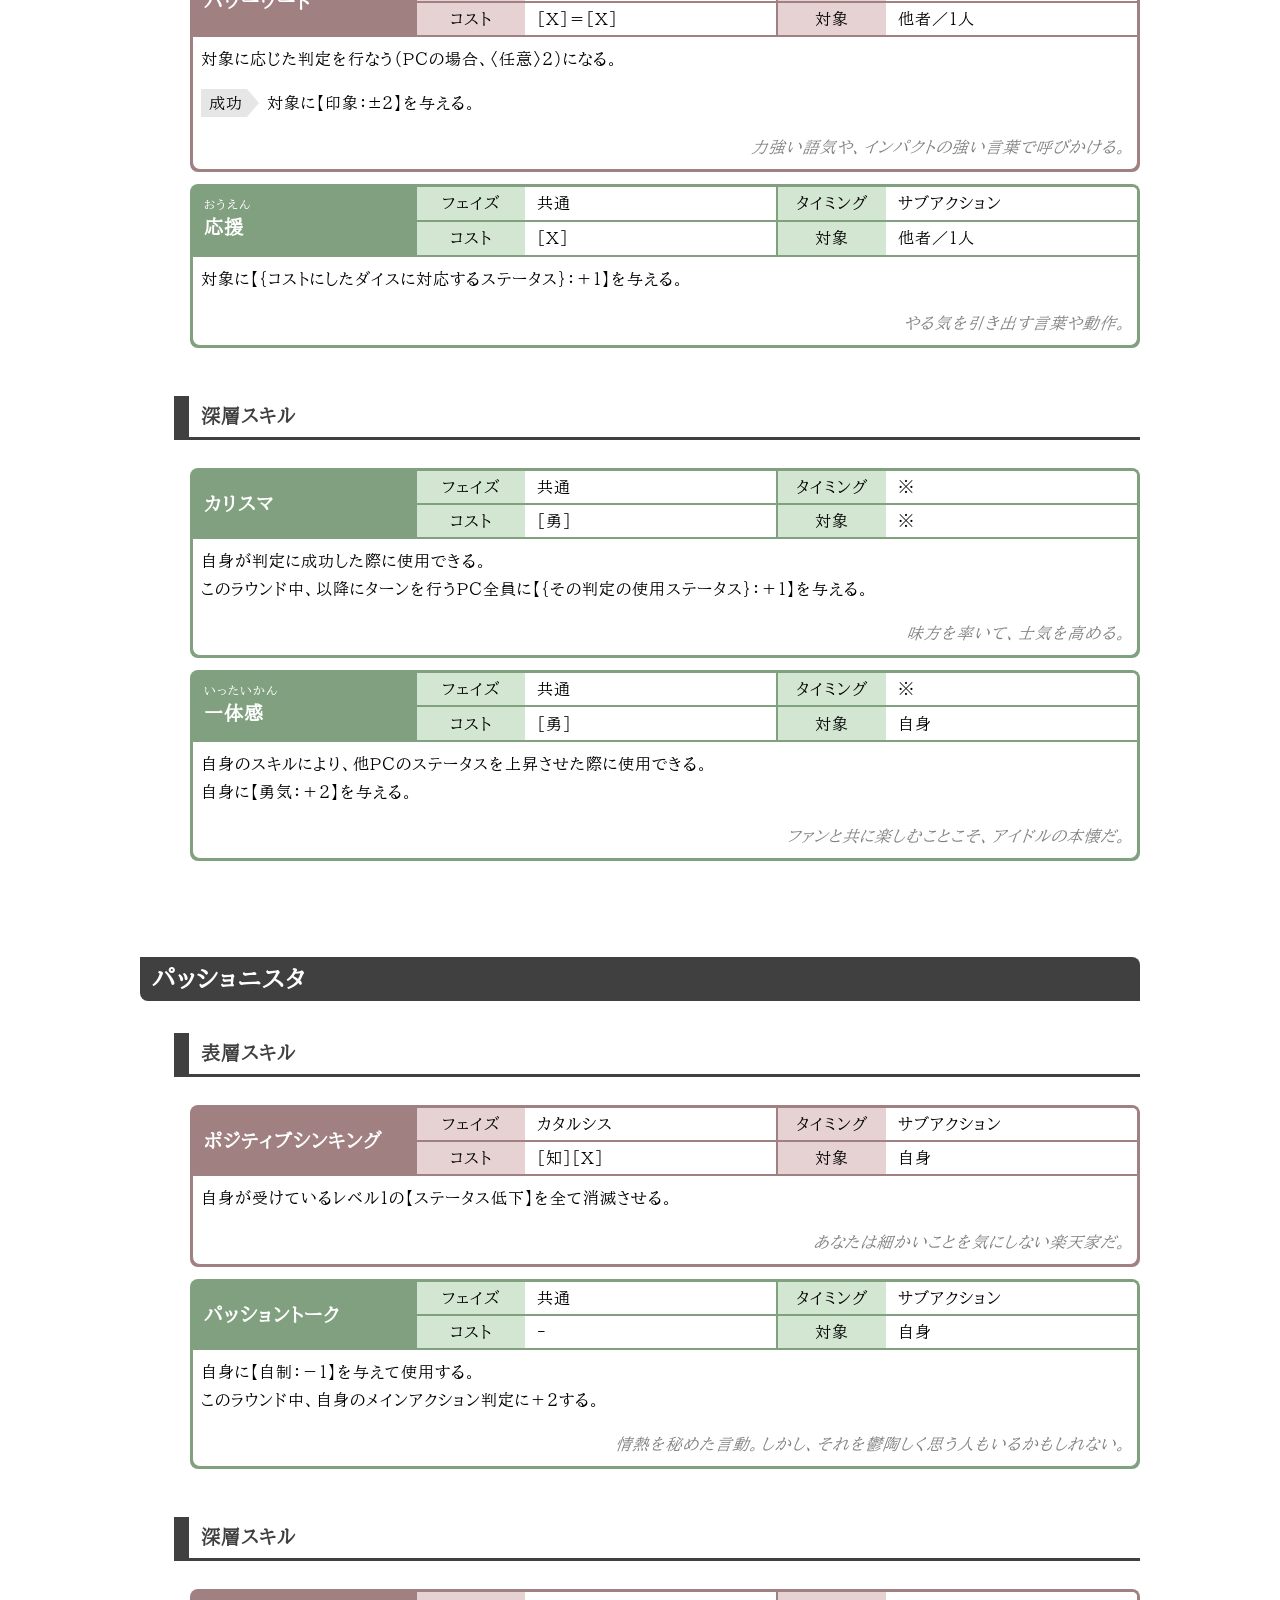
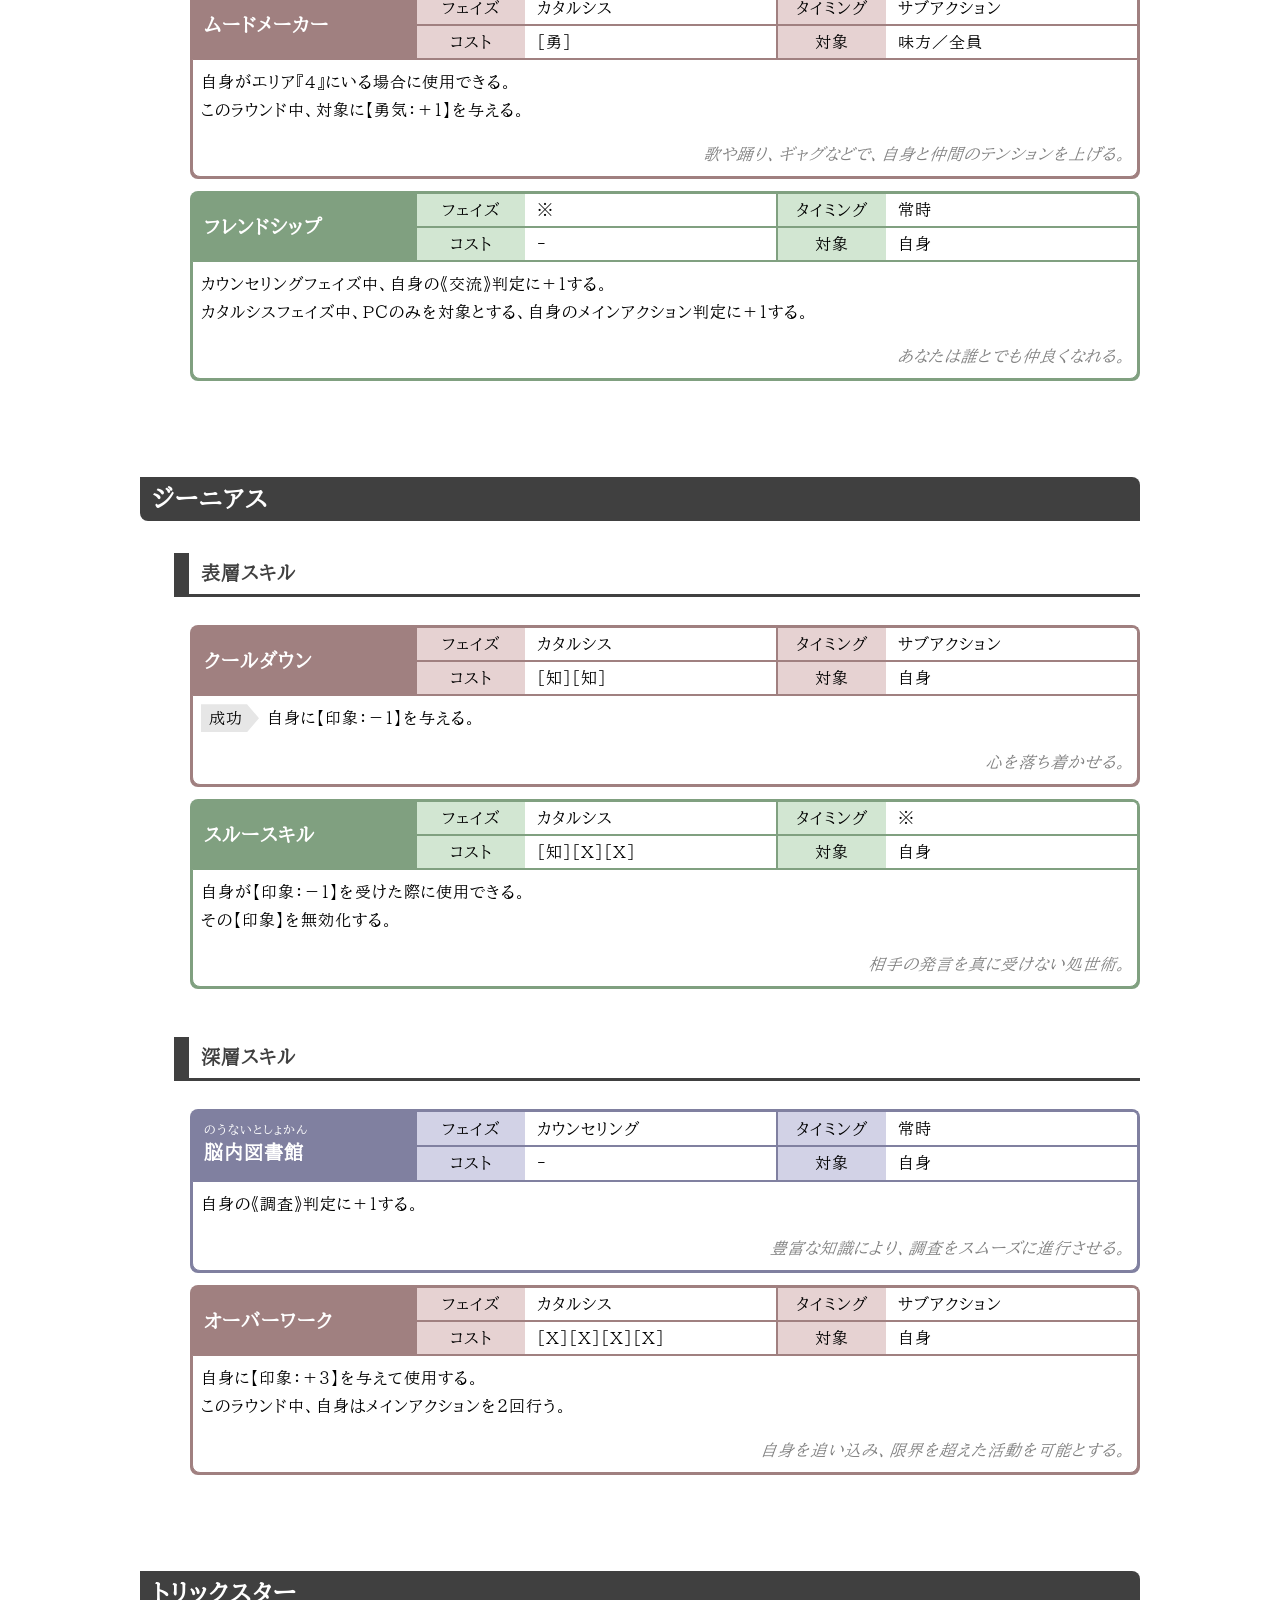
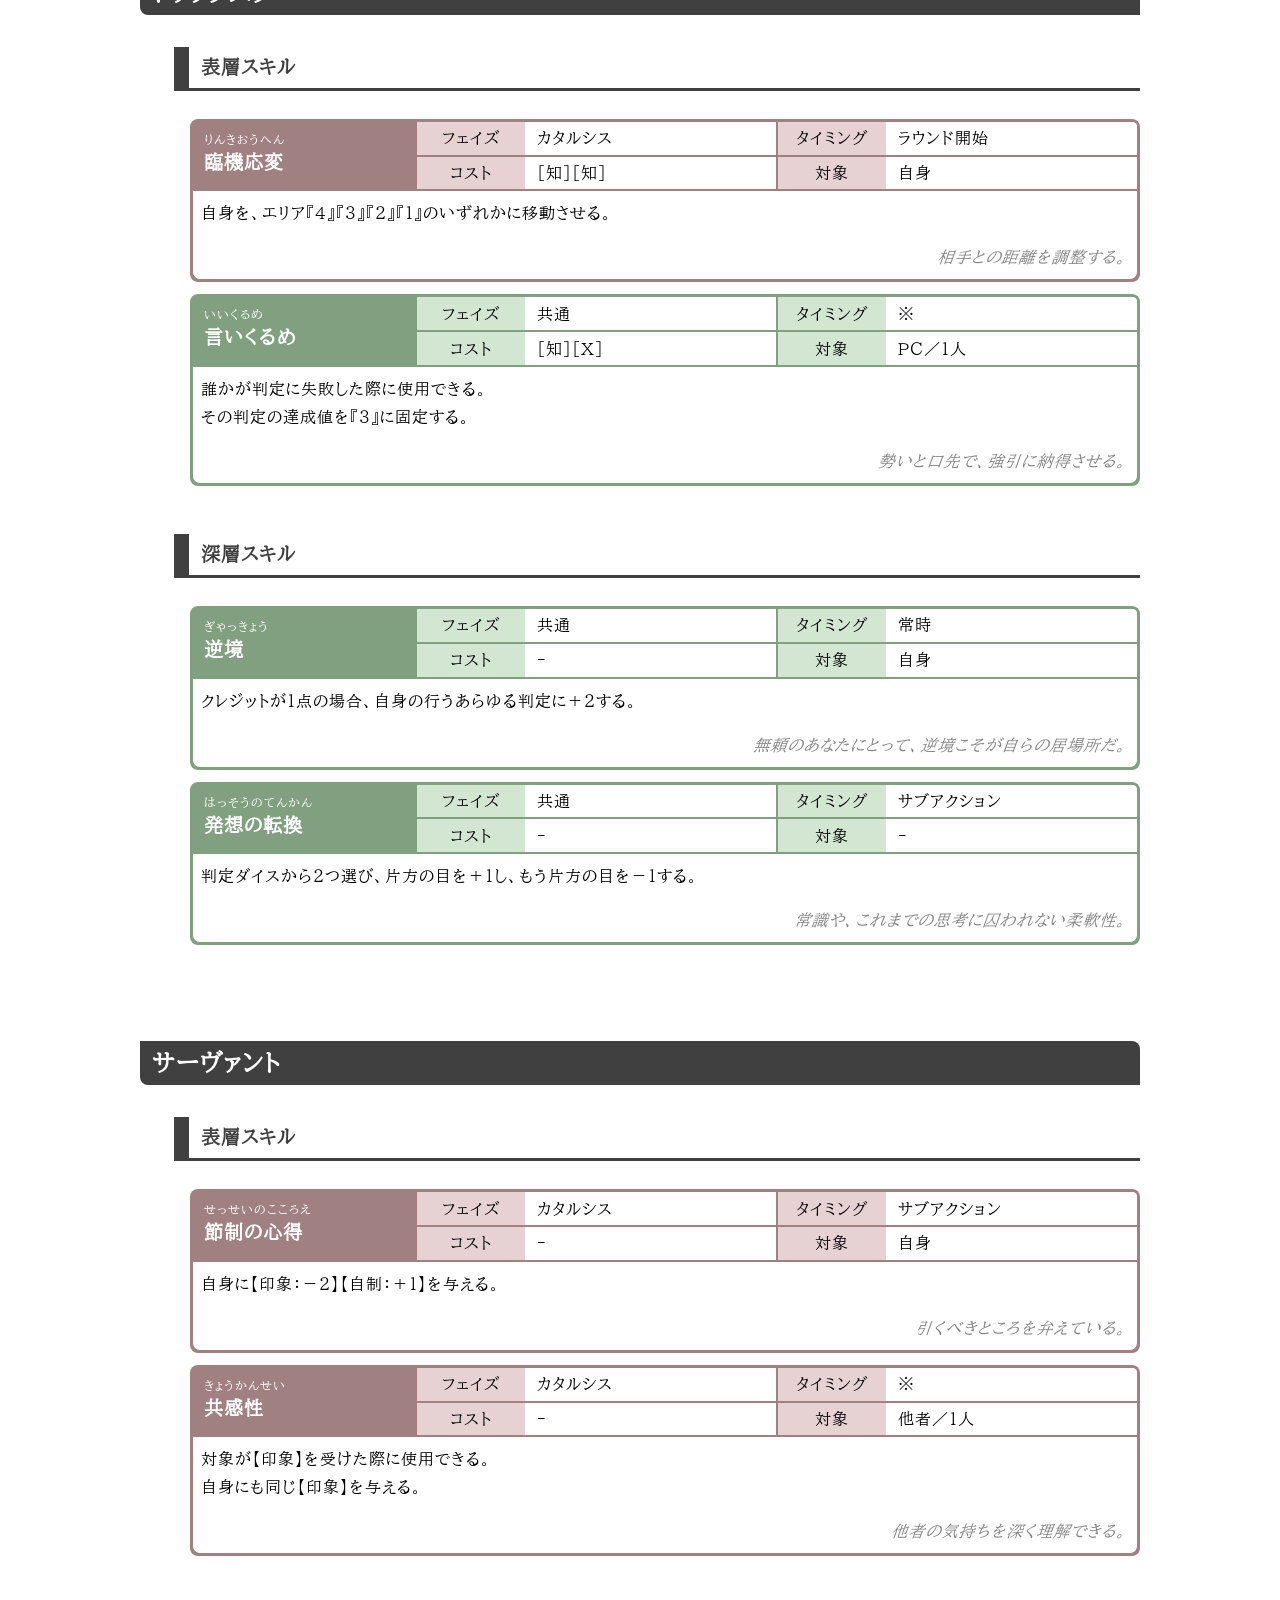
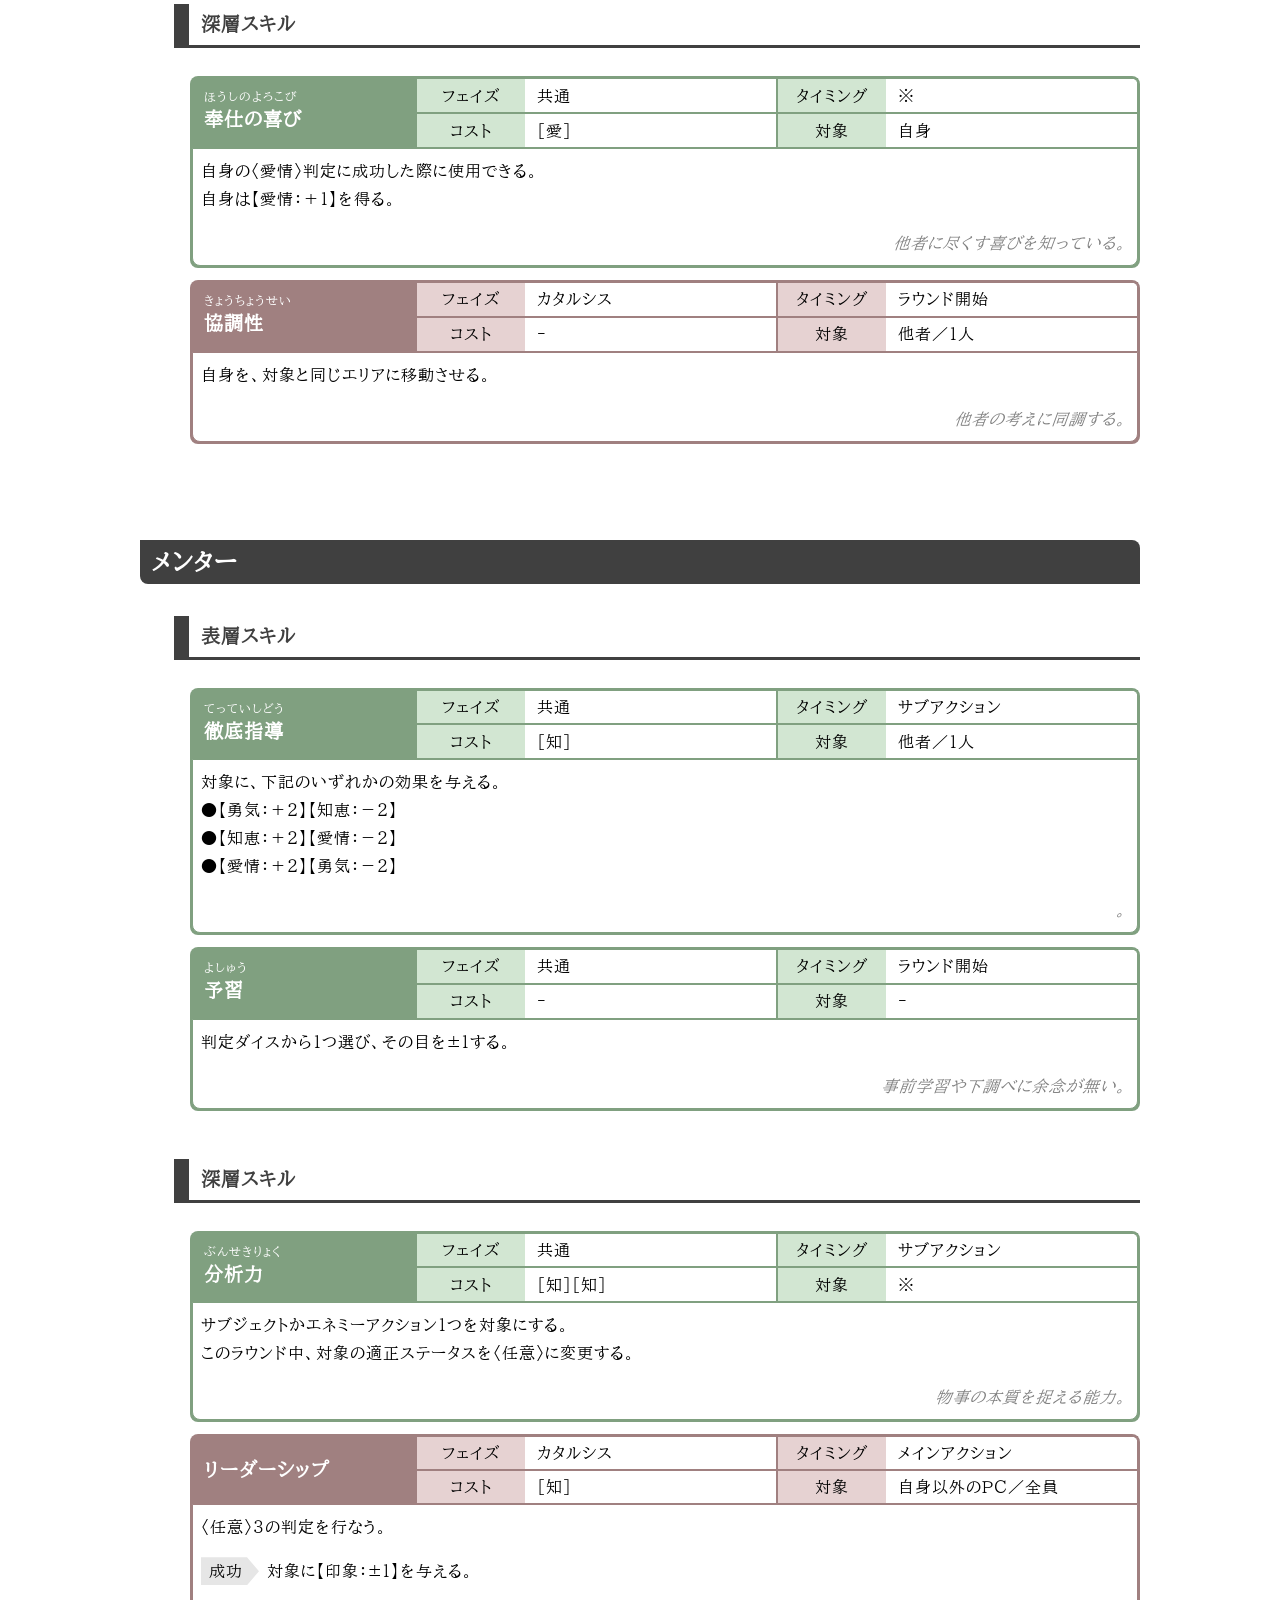
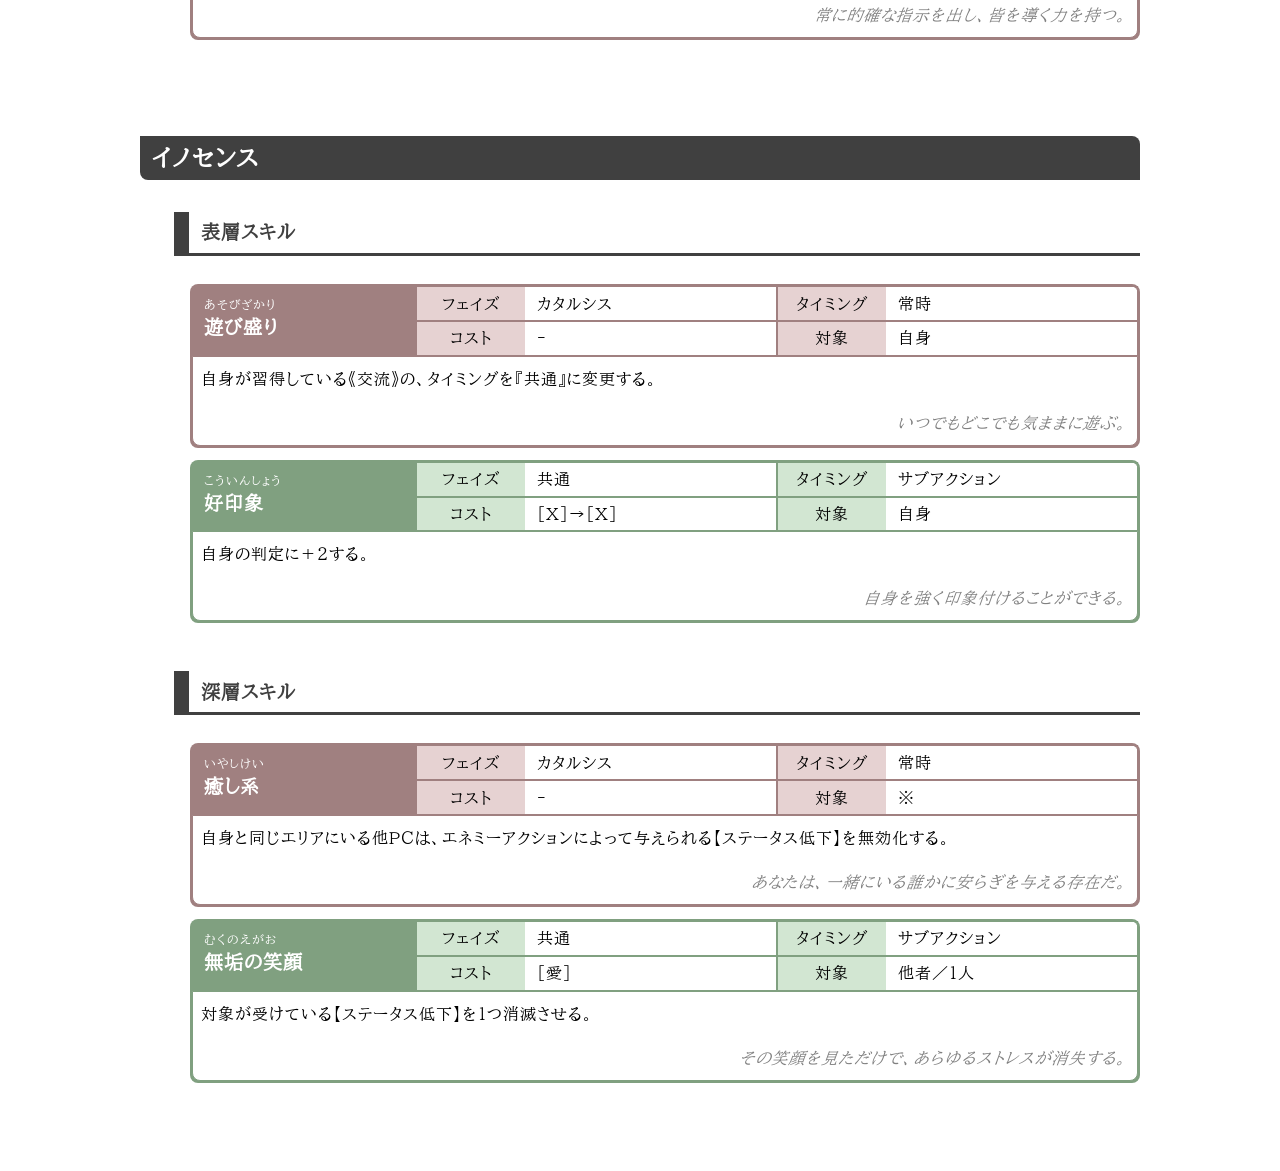
==== commit 22bc8327: "ルール周り" ====
--- a/data_skill.html
+++ b/data_skill.html
@@ -461,7 +461,7 @@
               </div>
 
               <div class="cell">
-                <span class="cover">コスト</span>クレジット：３
+                <span class="cover">コスト</span>‐
               </div>
 
               <div class="cell">
@@ -472,7 +472,7 @@
 
           <div class="area-detail">
             <p>
-              自身が【印象】を受ける直前に使用できる。<br>
+              自身が【印象】を受ける直前に、クレジット３点を消費して使用できる。<br>
               その【印象】を無効化する。
             </p>
 
@@ -498,7 +498,7 @@
               </div>
 
               <div class="cell">
-                <span class="cover">コスト</span>クレジット：１
+                <span class="cover">コスト</span>‐
               </div>
 
               <div class="cell">
@@ -509,6 +509,7 @@
 
           <div class="area-detail">
             <p>
+              クレジット１点を消費して使用する。<br>
               自身に、【勇気：＋１】【知恵：＋１】【愛情：＋１】【自制：＋１】のいずれか１つの効果を与える。
             </p>
 
@@ -555,18 +556,17 @@
                   </div>
 
                   <div class="cell">
-                    <span class="cover">コスト</span>‐
-                  </div>
-
-                  <div class="cell">
-                    <span class="cover">対象</span>自身
-                  </div>
-                </div>
-              </div>
-
-              <div class="area-detail">
-                <p>
-                  自身に【印象：＋１】を与えて使用する。<br>
+                    <span class="cover">コスト</span>［Ｘ］＝［Ｘ］
+                  </div>
+
+                  <div class="cell">
+                    <span class="cover">対象</span>他者／１人
+                  </div>
+                </div>
+              </div>
+
+              <div class="area-detail">
+                <p>
                   対象に応じた判定を行なう（ＰＣの場合、〈任意〉２）になる。
                 </p>
 
@@ -740,7 +740,7 @@
                   </div>
 
                   <div class="cell">
-                    <span class="cover">コスト</span>［勇］［知］
+                    <span class="cover">コスト</span>［知］［Ｘ］
                   </div>
 
                   <div class="cell">
@@ -787,7 +787,7 @@
               <div class="area-detail">
                 <p>
                   自身に【自制：－１】を与えて使用する。<br>
-                  このラウンド中、自身の判定に＋２する。
+                  このラウンド中、自身のメインアクション判定に＋２する。
                 </p>
 
                 <p class="note">情熱を秘めた言動。しかし、それを鬱陶しく思う人もいるかもしれない。</p>
@@ -806,41 +806,6 @@
 
           <div class="contents cards">
 
-            <!-- フレンドシップ -->
-            <div class="card mental">
-              <div class="area-head">
-                <div class="title">
-                  <span class="main">フレンドシップ</span>
-                </div>
-
-                <div class="data">
-                  <div class="cell">
-                    <span class="cover">フェイズ</span>カウンセリング
-                  </div>
-
-                  <div class="cell">
-                    <span class="cover">タイミング</span>常時
-                  </div>
-
-                  <div class="cell">
-                    <span class="cover">コスト</span>‐
-                  </div>
-
-                  <div class="cell">
-                    <span class="cover">対象</span>自身
-                  </div>
-                </div>
-              </div>
-
-              <div class="area-detail">
-                <p>
-                  自身が行う《交流》判定に＋２する。
-                </p>
-
-                <p class="note">あなたは誰とでも仲良くなれる。</p>
-              </div>
-            </div>
-
             <!-- ムードメーカー -->
             <div class="card ether">
               <div class="area-head">
@@ -858,7 +823,7 @@
                   </div>
 
                   <div class="cell">
-                    <span class="cover">コスト</span>［勇］［Ｘ］
+                    <span class="cover">コスト</span>［勇］
                   </div>
 
                   <div class="cell">
@@ -870,10 +835,46 @@
               <div class="area-detail">
                 <p>
                   自身がエリア『４』にいる場合に使用できる。<br>
-                  このラウンド中、対象が行う判定に＋１する。
+                  このラウンド中、対象に【勇気：＋１】を与える。
                 </p>
 
                 <p class="note">歌や踊り、ギャグなどで、自身と仲間のテンションを上げる。</p>
+              </div>
+            </div>
+
+            <!-- フレンドシップ -->
+            <div class="card astral">
+              <div class="area-head">
+                <div class="title">
+                  <span class="main">フレンドシップ</span>
+                </div>
+
+                <div class="data">
+                  <div class="cell">
+                    <span class="cover">フェイズ</span>※
+                  </div>
+
+                  <div class="cell">
+                    <span class="cover">タイミング</span>常時
+                  </div>
+
+                  <div class="cell">
+                    <span class="cover">コスト</span>‐
+                  </div>
+
+                  <div class="cell">
+                    <span class="cover">対象</span>自身
+                  </div>
+                </div>
+              </div>
+
+              <div class="area-detail">
+                <p>
+                  カウンセリングフェイズ中、自身の《交流》判定に＋１する。<br>
+                  カタルシスフェイズ中、ＰＣのみを対象とする、自身のメインアクション判定に＋１する。
+                </p>
+
+                <p class="note">あなたは誰とでも仲良くなれる。</p>
               </div>
             </div>
 
@@ -918,7 +919,7 @@
                   </div>
 
                   <div class="cell">
-                    <span class="cover">コスト</span>［知］
+                    <span class="cover">コスト</span>［知］［知］
                   </div>
 
                   <div class="cell">
@@ -953,7 +954,7 @@
                   </div>
 
                   <div class="cell">
-                    <span class="cover">コスト</span>［知］［知］
+                    <span class="cover">コスト</span>［知］［Ｘ］［Ｘ］
                   </div>
 
                   <div class="cell">
@@ -1013,7 +1014,7 @@
 
               <div class="area-detail">
                 <p>
-                  自身が行う《調査》判定に＋１する。
+                  自身の《調査》判定に＋１する。
                 </p>
 
                 <p class="note">豊富な知識により、調査をスムーズに進行させる。</p>
@@ -1134,7 +1135,7 @@
                   </div>
 
                   <div class="cell">
-                    <span class="cover">コスト</span>［知］［知］
+                    <span class="cover">コスト</span>［知］［Ｘ］
                   </div>
 
                   <div class="cell">
@@ -1375,7 +1376,7 @@
 
               <div class="area-detail">
                 <p>
-                  自身が行う、〈愛情〉を使用した判定に成功した際に使用できる。<br>
+                  自身の〈愛情〉判定に成功した際に使用できる。<br>
                   自身は【愛情：＋１】を得る。
                 </p>
 
@@ -1473,9 +1474,9 @@
               <div class="area-detail">
                 <p>
                   対象に、下記のいずれかの効果を与える。<br>
-                  ●【勇気：＋２】【知恵：－１】<br>
-                  ●【知恵：＋２】【愛情：－１】<br>
-                  ●【愛情：＋２】【勇気：－１】
+                  ●【勇気：＋２】【知恵：－２】<br>
+                  ●【知恵：＋２】【愛情：－２】<br>
+                  ●【愛情：＋２】【勇気：－２】
                 </p>
 
                 <p class="note">。</p>
@@ -1584,7 +1585,7 @@
                   </div>
 
                   <div class="cell">
-                    <span class="cover">コスト</span>［知］［Ｘ］
+                    <span class="cover">コスト</span>［知］
                   </div>
 
                   <div class="cell">
@@ -1595,7 +1596,7 @@
 
               <div class="area-detail">
                 <p>
-                  〈任意〉２の判定を行なう。
+                  〈任意〉３の判定を行なう。
                 </p>
 
                 <p class="judge">
@@ -1659,8 +1660,7 @@
 
               <div class="area-detail">
                 <p>
-                  自身が使用する《交流》の、タイミングを『共通』に変更する。<br>
-                  ただし、カタルシスフェイズ中、あなたが行う《交流》判定に－１する。
+                  自身が習得している《交流》の、タイミングを『共通』に変更する。
                 </p>
 
                 <p class="note">いつでもどこでも気ままに遊ぶ。</p>
@@ -1685,7 +1685,7 @@
                   </div>
 
                   <div class="cell">
-                    <span class="cover">コスト</span>［勇］［愛］
+                    <span class="cover">コスト</span>［Ｘ］→［Ｘ］
                   </div>
 
                   <div class="cell">
@@ -1696,7 +1696,7 @@
 
               <div class="area-detail">
                 <p>
-                  自身が行う判定に＋２する。
+                  自身の判定に＋２する。
                 </p>
 
                 <p class="note">自身を強く印象付けることができる。</p>
--- a/style/base.css
+++ b/style/base.css
@@ -88,7 +88,7 @@
 
 /* 段落 */
 p {
-  margin: 0;
+  margin: 0 0 1em 0;
 }
 
 /* 段落の次 */
@@ -257,6 +257,7 @@
 
 /* 基本 */
 .contents {
+  padding-top: 1em;
   padding-left: 1em;
 }
 
@@ -421,8 +422,8 @@
 
 /* ヘッダー分マージン */
 section {
-  margin-top: calc((var(--header-height) + 1em) * -1);
-  padding-top: calc(var(--header-height) + 1em);
+  margin-top: calc((var(--header-height)) * -1);
+  padding-top: calc(var(--header-height));
 }
 
 /* ヘッダー分マージン */
@@ -657,7 +658,7 @@
   background: var(--color-bg);
   width: 100%;
   height: var(--sticky-row-height);
-  padding-top: 8px;
+  padding-top: 1em;
   box-sizing: border-box;
   position: sticky;
   top: var(--header-height);
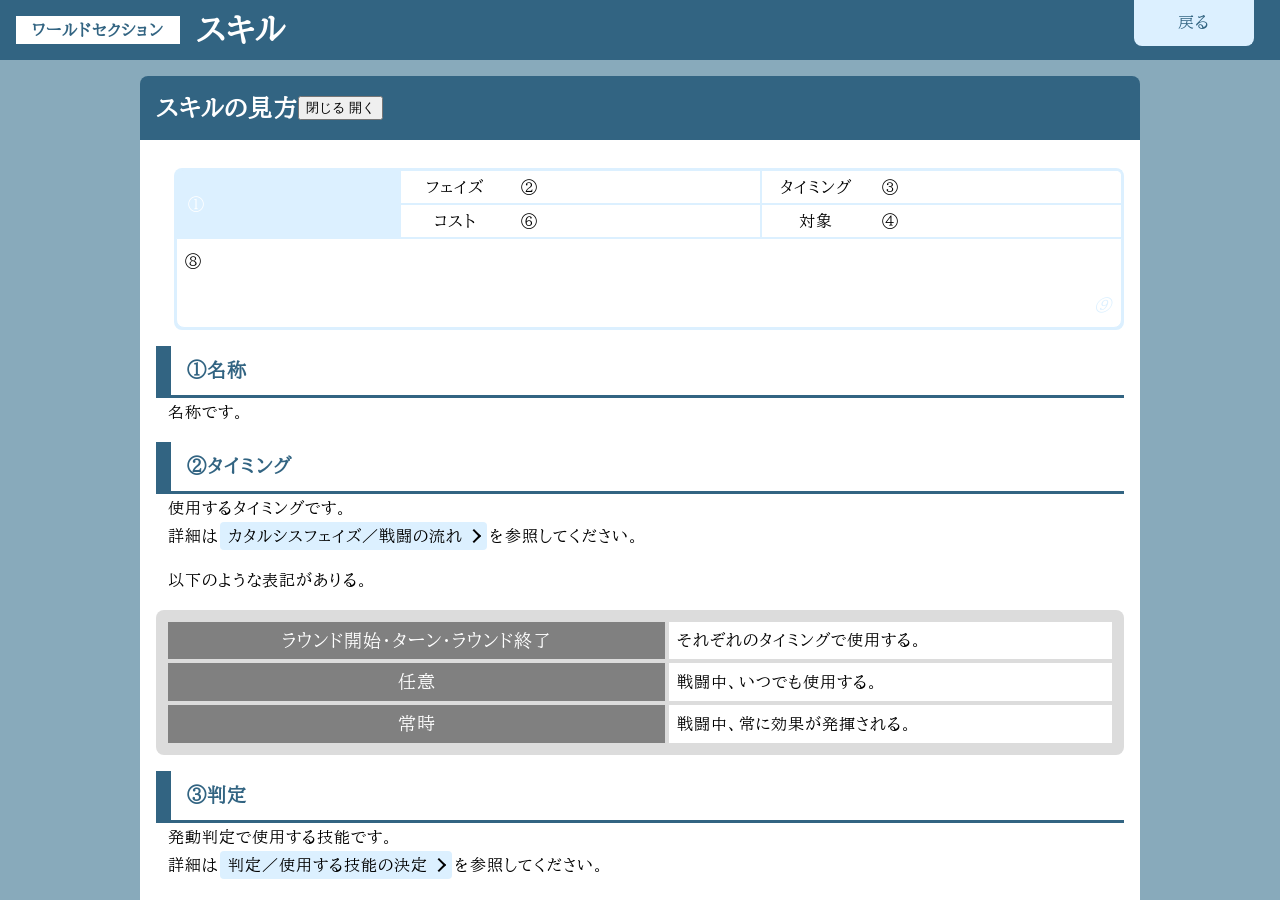
==== commit 7cd072a9: "ページ構成変更。" ====
--- a/data_skill.html
+++ b/data_skill.html
@@ -7,8 +7,11 @@
 
 <body>
   <header>
+    <div class="section_name">
+      ワールドセクション
+    </div>
+
     <h1>
-      <span class="section_name">データセクション</span>
       スキル
     </h1>
 
@@ -16,1783 +19,1863 @@
   </header>
 
   <main>
-
-    <!-- スキルの見方 -->
-    <section id="skill-tutorial" class="acordion close">
-      <div class="sticky">
-        <h2>
-          スキルの見方
-
-          <button class="button-acordion">
-            <span>閉じる</span>
-            <span>開く</span>
-          </button>
-        </h2>
-      </div>
-
-      <div class="contents">
-
-        <!-- 見本 -->
-        <section>
-          <div class="cards">
-            <div class="card">
-              <div class="area-head">
-                <div class="title">
-                  ①
-                </div>
-
-                <div class="data">
-                  <span class="cell">
-                    <span class="cover">フェイズ</span>②
-                  </span>
-
-                  <span class="cell">
-                    <span class="cover">タイミング</span>③
-                  </span>
-
-                  <span class="cell">
-                    <span class="cover">コスト</span>⑥
-                  </span>
-
-                  <span class="cell">
-                    <span class="cover">対象</span>④
-                  </span>
-                </div>
-              </div>
-
-              <div class="area-detail">
-                <p>
-                  ⑧
-                </p>
-
-                <p class="note">⑨</p>
-              </div>
+    <div class="detail">
+
+      <!-- -------------------------------------------------- -->
+      <!-- スキルの見方 -->
+      <!-- -------------------------------------------------- -->
+
+      <section id="skill-tutorial" class="acordion close">
+
+        <div class="sticky">
+          <h2>
+            スキルの見方
+
+            <button class="button-acordion">
+              <span>閉じる</span>
+              <span>開く</span>
+            </button>
+          </h2>
+        </div>
+
+        <div class="contents">
+
+          <!-- 見本 -->
+          <section>
+
+            <div class="cards">
+              <div class="card">
+                <div class="area-head">
+                  <div class="title">
+                    ①
+                  </div>
+
+                  <div class="data">
+                    <span class="cell">
+                      <span class="cover">フェイズ</span>②
+                    </span>
+
+                    <span class="cell">
+                      <span class="cover">タイミング</span>③
+                    </span>
+
+                    <span class="cell">
+                      <span class="cover">コスト</span>⑥
+                    </span>
+
+                    <span class="cell">
+                      <span class="cover">対象</span>④
+                    </span>
+                  </div>
+                </div>
+
+                <div class="area-detail">
+                  <p>
+                    ⑧
+                  </p>
+
+                  <p class="note">⑨</p>
+                </div>
+              </div>
+            </div>
+
+          </section>
+
+          <!-- 名称 -->
+          <section>
+            <h3>
+              ①名称
+            </h3>
+
+            <p>
+              　名称です。
+            </p>
+          </section>
+
+          <!-- タイミング -->
+          <section id="timing">
+            <h3>
+              ②タイミング
+            </h3>
+
+            <p>
+              　使用するタイミングです。<br>
+              　詳細は<a href="./rule_battle.html#battle" target="_blank">カタルシスフェイズ／戦闘の流れ</a>を参照してください。
+            </p>
+
+            <p>
+              　以下のような表記がありる。
+            </p>
+
+            <table class="tutorial">
+              <tbody>
+                <tr>
+                  <th>ラウンド開始・ターン・ラウンド終了</th>
+
+                  <td>
+                    それぞれのタイミングで使用する。
+                  </td>
+                </tr>
+
+                <tr>
+                  <th>任意</th>
+
+                  <td>
+                    戦闘中、いつでも使用する。
+                  </td>
+                </tr>
+
+                <tr>
+                  <th>常時</th>
+
+                  <td>
+                    戦闘中、常に効果が発揮される。
+                  </td>
+                </tr>
+              </tbody>
+            </table>
+          </section>
+
+          <!-- ③判定 -->
+          <section id="skill">
+            <h3>
+              ③判定
+            </h3>
+
+            <p>
+              　発動判定で使用する技能です。<br>
+              　詳細は<a href="./rule_roll.html#roll-1" target="_blank">判定／使用する技能の決定</a>を参照してください。
+            </p>
+
+            <p>
+              　以下のような表記がありる。
+            </p>
+
+            <table class="tutorial">
+              <tbody>
+                <tr>
+                  <th>〈●●〉</th>
+                  <td>
+                    表記された技能を使用して、発動判定を行ってください。
+                  </td>
+                </tr>
+                <tr>
+                  <th>任意</th>
+                  <td>
+                    任意の技能で発動判定を行ってください。技能は、発動の度に変えても構いません。
+                  </td>
+                </tr>
+
+                <tr>
+                  <th>なし</th>
+                  <td>
+                    発動判定をおこなわずに、効果を適用する。
+                  </td>
+                </tr>
+              </tbody>
+            </table>
+          </section>
+
+          <!-- 難度 -->
+          <section id="difficulty">
+            <h3>
+              ④難度
+            </h3>
+
+            <p>
+              　発動判定の難度です。発動には、この値以上の成功数が必要です。<br>
+              　詳細は、<a href="./rule_roll.html#roll-3" target="_blank">判定／難度の決定</a>を参照してください。
+            </p>
+          </section>
+
+          <!-- 射程 -->
+          <section id="range">
+            <h3>
+              ⑤射程
+            </h3>
+
+            <p>
+              　何列先のエリアまで対象にできるかを示する。<br>
+              　対象が、敵の場合のみ記載されている。
+            </p>
+
+            <p>
+              　以下のような表記がありる。
+            </p>
+
+            <table class="tutorial">
+              <tbody>
+                <tr>
+                  <th>１</th>
+                  <td>
+                    あなたが味方フロントエリアにいる場合、敵フロントエリアが射程内です。<br>
+                    あなたが味方バックエリアにいる場合、このスキルは使用できません。
+                  </td>
+                </tr>
+
+                <tr>
+                  <th>２</th>
+                  <td>
+                    あなたが味方フロントエリアにいる場合、敵エリア全てが射程内です<br>
+                    あなたが味方バックエリアにいる場合、敵フロントエリアが射程内です。
+                  </td>
+                </tr>
+
+                <tr>
+                  <th>３</th>
+                  <td>あなたがいるエリアに関係無く、敵エリア全てが射程内です</td>
+                </tr>
+              </tbody>
+            </table>
+          </section>
+
+          <!-- 対象 -->
+          <section>
+            <h3>
+              ⑥対象
+            </h3>
+
+            <p>
+              　効果を適用する範囲です。
+            </p>
+
+            <p>
+              　以下のような表記がありる。
+            </p>
+
+            <table class="tutorial">
+              <tbody>
+                <tr>
+                  <th>敵／１人</th>
+                  <td>射程内の敵を１人選び、効果を適用する。</td>
+                </tr>
+
+                <tr>
+                  <th>敵／１列</th>
+                  <td>射程内の１列を選び、そのエリア内の全ての敵に効果を適用する。</td>
+                </tr>
+
+                <tr>
+                  <th>味方／１人</th>
+                  <td>味方から１人選び、効果を適用する。</td>
+                </tr>
+
+                <tr>
+                  <th>味方／同列</th>
+                  <td>あなたと同じエリア内の全ての味方に効果を適用する。</td>
+                </tr>
+
+                <tr>
+                  <th>味方／全体</th>
+                  <td>全ての味方に効果を適用する。</td>
+                </tr>
+              </tbody>
+            </table>
+          </section>
+
+          <!-- 効果：発動前 -->
+          <section>
+            <h3>
+              ⑦効果：発動前
+            </h3>
+
+            <p>
+              　発動するための条件や、「※」が記載されている欄の詳細です。
+            </p>
+          </section>
+
+          <!-- 効果：発動後 -->
+          <section>
+            <h3>
+              ⑧効果：発動後
+            </h3>
+
+            <p>
+              　発動後に適用される効果です。
+            </p>
+
+            <p>
+              　判定の成功・失敗によって効果が変わる場合、以下のように記載される。
+              <span>
+                <span class="condition">成功</span>判定が成功した時のみ適用される効果です。
+              </span>
+              <span>
+                <span class="condition">失敗</span>判定が失敗した時のみ適用される効果です。
+              </span>
+            </p>
+          </section>
+
+          <!-- フレーバーテキスト -->
+          <section>
+            <h3>
+              ⑨フレーバーテキスト
+            </h3>
+
+            <p>
+              　そのスキルがどのようなものなのか、一例を記載している。演出の参考にしてください。
+            </p>
+          </section>
+
+        </div>
+      </section>
+
+      <!-- -------------------------------------------------- -->
+      <!-- 基本 -->
+      <!-- -------------------------------------------------- -->
+
+      <section id="skill-common">
+
+        <div class="sticky">
+          <h2>
+            基本
+          </h2>
+        </div>
+
+        <div class="contents cards">
+
+          <!-- 調査 -->
+          <div class="card mental">
+            <div class="area-head">
+              <div class="title">
+                <span class="ruby">ちょうさ</span>
+                <span class="main">調査</span>
+              </div>
+
+              <div class="data">
+                <div class="cell">
+                  <span class="cover">フェイズ</span>カウンセリング
+                </div>
+
+                <div class="cell">
+                  <span class="cover">タイミング</span>メインアクション
+                </div>
+
+                <div class="cell">
+                  <span class="cover">コスト</span>‐
+                </div>
+
+                <div class="cell">
+                  <span class="cover">対象</span>サブジェクト／１つ
+                </div>
+              </div>
+            </div>
+
+            <div class="area-detail">
+              <p>
+                対象に応じた判定を行なう。
+              </p>
+
+              <p class="judge">
+                <span class="condition">成功</span>達成値に応じた内容が公開される。
+              </p>
+
+              <p class="note">クライエントやその周囲を調査し、トラウマ解消を試みる。</p>
             </div>
           </div>
-        </section>
-
-        <!-- 名称 -->
-        <section>
-          <h3>
-            ①名称
-          </h3>
-
-          <p>
-            　名称です。
-          </p>
-        </section>
-
-        <!-- タイミング -->
-        <section id="timing">
-          <h3>
-            ②タイミング
-          </h3>
-
-          <p>
-            　使用するタイミングです。<br>
-            　詳細は<a href="./rule_battle.html#battle" target="_blank">カタルシスフェイズ／戦闘の流れ</a>を参照してください。
-          </p>
-
-          <p>
-            　以下のような表記がありる。
-          </p>
-
-          <table class="tutorial">
-            <tbody>
-              <tr>
-                <th>ラウンド開始・ターン・ラウンド終了</th>
-
-                <td>
-                  それぞれのタイミングで使用する。
-                </td>
-              </tr>
-
-              <tr>
-                <th>任意</th>
-
-                <td>
-                  戦闘中、いつでも使用する。
-                </td>
-              </tr>
-
-              <tr>
-                <th>常時</th>
-
-                <td>
-                  戦闘中、常に効果が発揮される。
-                </td>
-              </tr>
-            </tbody>
-          </table>
-        </section>
-
-        <!-- ③判定 -->
-        <section id="skill">
-          <h3>
-            ③判定
-          </h3>
-
-          <p>
-            　発動判定で使用する技能です。<br>
-            　詳細は<a href="./rule_roll.html#roll-1" target="_blank">判定／使用する技能の決定</a>を参照してください。
-          </p>
-
-          <p>
-            　以下のような表記がありる。
-          </p>
-
-          <table class="tutorial">
-            <tbody>
-              <tr>
-                <th>〈●●〉</th>
-                <td>
-                  表記された技能を使用して、発動判定を行ってください。
-                </td>
-              </tr>
-              <tr>
-                <th>任意</th>
-                <td>
-                  任意の技能で発動判定を行ってください。技能は、発動の度に変えても構いません。
-                </td>
-              </tr>
-
-              <tr>
-                <th>なし</th>
-                <td>
-                  発動判定をおこなわずに、効果を適用する。
-                </td>
-              </tr>
-            </tbody>
-          </table>
-        </section>
-
-        <!-- 難度 -->
-        <section id="difficulty">
-          <h3>
-            ④難度
-          </h3>
-
-          <p>
-            　発動判定の難度です。発動には、この値以上の成功数が必要です。<br>
-            　詳細は、<a href="./rule_roll.html#roll-3" target="_blank">判定／難度の決定</a>を参照してください。
-          </p>
-        </section>
-
-        <!-- 射程 -->
-        <section id="range">
-          <h3>
-            ⑤射程
-          </h3>
-
-          <p>
-            　何列先のエリアまで対象にできるかを示する。<br>
-            　対象が、敵の場合のみ記載されている。
-          </p>
-
-          <p>
-            　以下のような表記がありる。
-          </p>
-
-          <table class="tutorial">
-            <tbody>
-              <tr>
-                <th>１</th>
-                <td>
-                  あなたが味方フロントエリアにいる場合、敵フロントエリアが射程内です。<br>
-                  あなたが味方バックエリアにいる場合、このスキルは使用できません。
-                </td>
-              </tr>
-
-              <tr>
-                <th>２</th>
-                <td>
-                  あなたが味方フロントエリアにいる場合、敵エリア全てが射程内です<br>
-                  あなたが味方バックエリアにいる場合、敵フロントエリアが射程内です。
-                </td>
-              </tr>
-
-              <tr>
-                <th>３</th>
-                <td>あなたがいるエリアに関係無く、敵エリア全てが射程内です</td>
-              </tr>
-            </tbody>
-          </table>
-        </section>
-
-        <!-- 対象 -->
-        <section>
-          <h3>
-            ⑥対象
-          </h3>
-
-          <p>
-            　効果を適用する範囲です。
-          </p>
-
-          <p>
-            　以下のような表記がありる。
-          </p>
-
-          <table class="tutorial">
-            <tbody>
-              <tr>
-                <th>敵／１人</th>
-                <td>射程内の敵を１人選び、効果を適用する。</td>
-              </tr>
-
-              <tr>
-                <th>敵／１列</th>
-                <td>射程内の１列を選び、そのエリア内の全ての敵に効果を適用する。</td>
-              </tr>
-
-              <tr>
-                <th>味方／１人</th>
-                <td>味方から１人選び、効果を適用する。</td>
-              </tr>
-
-              <tr>
-                <th>味方／同列</th>
-                <td>あなたと同じエリア内の全ての味方に効果を適用する。</td>
-              </tr>
-
-              <tr>
-                <th>味方／全体</th>
-                <td>全ての味方に効果を適用する。</td>
-              </tr>
-            </tbody>
-          </table>
-        </section>
-
-        <!-- 効果：発動前 -->
-        <section>
-          <h3>
-            ⑦効果：発動前
-          </h3>
-
-          <p>
-            　発動するための条件や、「※」が記載されている欄の詳細です。
-          </p>
-        </section>
-
-        <!-- 効果：発動後 -->
-        <section>
-          <h3>
-            ⑧効果：発動後
-          </h3>
-
-          <p>
-            　発動後に適用される効果です。
-          </p>
-
-          <p>
-            　判定の成功・失敗によって効果が変わる場合、以下のように記載される。
-            <span>
-              <span class="condition">成功</span>判定が成功した時のみ適用される効果です。
-            </span>
-            <span>
-              <span class="condition">失敗</span>判定が失敗した時のみ適用される効果です。
-            </span>
-          </p>
-        </section>
-
-        <!-- フレーバーテキスト -->
-        <section>
-          <h3>
-            ⑨フレーバーテキスト
-          </h3>
-
-          <p>
-            　そのスキルがどのようなものなのか、一例を記載している。演出の参考にしてください。
-          </p>
-        </section>
-
-      </div>
-    </section>
-
-    <!-- 基本 -->
-    <section id="skill-common">
-      <div class="sticky">
-        <h2>
-          基本
-        </h2>
-      </div>
-
-      <div class="contents cards">
-
-        <!-- 調査 -->
-        <div class="card mental">
-          <div class="area-head">
-            <div class="title">
-              <span class="ruby">ちょうさ</span>
-              <span class="main">調査</span>
-            </div>
-
-            <div class="data">
-              <div class="cell">
-                <span class="cover">フェイズ</span>カウンセリング
-              </div>
-
-              <div class="cell">
-                <span class="cover">タイミング</span>メインアクション
-              </div>
-
-              <div class="cell">
-                <span class="cover">コスト</span>‐
-              </div>
-
-              <div class="cell">
-                <span class="cover">対象</span>サブジェクト／１つ
-              </div>
+
+          <!-- 交流 -->
+          <div class="card mental">
+            <div class="area-head">
+              <div class="title">
+                <span class="ruby">こうりゅう</span>
+                <span class="main">交流</span>
+              </div>
+
+              <div class="data">
+                <div class="cell">
+                  <span class="cover">フェイズ</span>カウンセリング
+                </div>
+
+                <div class="cell">
+                  <span class="cover">タイミング</span>メインアクション
+                </div>
+
+                <div class="cell">
+                  <span class="cover">コスト</span>‐
+                </div>
+
+                <div class="cell">
+                  <span class="cover">対象</span>‐
+                </div>
+              </div>
+            </div>
+
+            <div class="area-detail">
+              <p>
+                〈任意〉｛現在のクレジット点数｝の判定を行なう。
+              </p>
+
+              <p class="judge">
+                <span class="condition">成功</span>クレジットを２点上昇させる。
+              </p>
+
+              <p class="judge">
+                <span class="condition">失敗</span>クレジットを１点上昇させる。
+              </p>
+
+              <p class="note">クライエントと同じ時間を過ごし、交流を深める。</p>
             </div>
           </div>
 
-          <div class="area-detail">
-            <p>
-              対象に応じた判定を行なう。
-            </p>
-
-            <p class="judge">
-              <span class="condition">成功</span>達成値に応じた内容が公開される。
-            </p>
-
-            <p class="note">クライエントやその周囲を調査し、トラウマ解消を試みる。</p>
+          <!-- 干渉 -->
+          <div class="card ether">
+            <div class="area-head">
+              <div class="title">
+                <span class="ruby">かんしょう</span>
+                <span class="main">干渉</span>
+              </div>
+
+              <div class="data">
+                <div class="cell">
+                  <span class="cover">フェイズ</span>カタルシス
+                </div>
+
+                <div class="cell">
+                  <span class="cover">タイミング</span>メインアクション
+                </div>
+
+                <div class="cell">
+                  <span class="cover">コスト</span>‐
+                </div>
+
+                <div class="cell">
+                  <span class="cover">対象</span>他者／１人
+                </div>
+              </div>
+            </div>
+
+            <div class="area-detail">
+              <p>
+                対象に応じた判定（ＰＣの場合、〈任意〉２）を行なう。
+              </p>
+
+              <p class="judge">
+                <span class="condition">成功</span>対象に【印象：±１】を与える。
+              </p>
+
+              <p class="note">言動によって他者に干渉し、感情を揺り動かす。</p>
+            </div>
           </div>
+
+          <!-- 拒絶 -->
+          <div class="card ether">
+            <div class="area-head">
+              <div class="title">
+                <span class="ruby">きょぜつ</span>
+                <span class="main">拒絶</span>
+              </div>
+
+              <div class="data">
+                <div class="cell">
+                  <span class="cover">フェイズ</span>カタルシス
+                </div>
+
+                <div class="cell">
+                  <span class="cover">タイミング</span>※
+                </div>
+
+                <div class="cell">
+                  <span class="cover">コスト</span>‐
+                </div>
+
+                <div class="cell">
+                  <span class="cover">対象</span>自身
+                </div>
+              </div>
+            </div>
+
+            <div class="area-detail">
+              <p>
+                自身が【印象】を受ける直前に、クレジット３点を消費して使用できる。<br>
+                その【印象】を無効化する。
+              </p>
+
+              <p class="note">他者を拒絶し、自分の心を守る。</p>
+            </div>
+          </div>
+
+          <!-- 自信 -->
+          <div class="card astral">
+            <div class="area-head">
+              <div class="title">
+                <span class="ruby">じしん</span>
+                <span class="main">自信</span>
+              </div>
+
+              <div class="data">
+                <div class="cell">
+                  <span class="cover">フェイズ</span>共通
+                </div>
+
+                <div class="cell">
+                  <span class="cover">タイミング</span>サブアクション
+                </div>
+
+                <div class="cell">
+                  <span class="cover">コスト</span>‐
+                </div>
+
+                <div class="cell">
+                  <span class="cover">対象</span>自身
+                </div>
+              </div>
+            </div>
+
+            <div class="area-detail">
+              <p>
+                クレジット１点を消費して使用する。<br>
+                自身に、【勇気：＋１】【知恵：＋１】【愛情：＋１】【自制：＋１】のいずれか１つの効果を与える。
+              </p>
+
+              <p class="note">自らを信じることで、更なる力を引き出す。</p>
+            </div>
+          </div>
+
         </div>
 
-        <!-- 交流 -->
-        <div class="card mental">
-          <div class="area-head">
-            <div class="title">
-              <span class="ruby">こうりゅう</span>
-              <span class="main">交流</span>
-            </div>
-
-            <div class="data">
-              <div class="cell">
-                <span class="cover">フェイズ</span>カウンセリング
-              </div>
-
-              <div class="cell">
-                <span class="cover">タイミング</span>メインアクション
-              </div>
-
-              <div class="cell">
-                <span class="cover">コスト</span>‐
-              </div>
-
-              <div class="cell">
-                <span class="cover">対象</span>‐
-              </div>
-            </div>
-          </div>
-
-          <div class="area-detail">
-            <p>
-              〈任意〉｛現在のクレジット点数｝の判定を行なう。
-            </p>
-
-            <p class="judge">
-              <span class="condition">成功</span>クレジットを２点上昇させる。
-            </p>
-
-            <p class="judge">
-              <span class="condition">失敗</span>クレジットを１点上昇させる。
-            </p>
-
-            <p class="note">クライエントと同じ時間を過ごし、交流を深める。</p>
-          </div>
+      </section>
+
+      <!-- -------------------------------------------------- -->
+      <!-- アジテイター -->
+      <!-- -------------------------------------------------- -->
+
+      <section id="skill-">
+
+        <div class="sticky">
+          <h2>
+            アジテイター
+          </h2>
         </div>
 
-        <!-- 干渉 -->
-        <div class="card ether">
-          <div class="area-head">
-            <div class="title">
-              <span class="ruby">かんしょう</span>
-              <span class="main">干渉</span>
-            </div>
-
-            <div class="data">
-              <div class="cell">
-                <span class="cover">フェイズ</span>カタルシス
-              </div>
-
-              <div class="cell">
-                <span class="cover">タイミング</span>メインアクション
-              </div>
-
-              <div class="cell">
-                <span class="cover">コスト</span>‐
-              </div>
-
-              <div class="cell">
-                <span class="cover">対象</span>他者／１人
-              </div>
-            </div>
-          </div>
-
-          <div class="area-detail">
-            <p>
-              対象に応じた判定（ＰＣの場合、〈任意〉２）を行なう。
-            </p>
-
-            <p class="judge">
-              <span class="condition">成功</span>対象に【印象：±１】を与える。
-            </p>
-
-            <p class="note">言動によって他者に干渉し、感情を揺り動かす。</p>
-          </div>
+        <div class="contents cards">
+
+          <section id="skill-">
+
+            <div class="sticky">
+              <h3>
+                表層スキル
+              </h3>
+            </div>
+
+            <div class="contents cards">
+
+              <!-- パワーワード -->
+              <div class="card ether">
+                <div class="area-head">
+                  <div class="title">
+                    <span class="main">パワーワード</span>
+                  </div>
+
+                  <div class="data">
+                    <div class="cell">
+                      <span class="cover">フェイズ</span>カタルシス
+                    </div>
+
+                    <div class="cell">
+                      <span class="cover">タイミング</span>メインアクション
+                    </div>
+
+                    <div class="cell">
+                      <span class="cover">コスト</span>［Ｘ］＝［Ｘ］
+                    </div>
+
+                    <div class="cell">
+                      <span class="cover">対象</span>他者／１人
+                    </div>
+                  </div>
+                </div>
+
+                <div class="area-detail">
+                  <p>
+                    対象に応じた判定を行なう（ＰＣの場合、〈任意〉２）になる。
+                  </p>
+
+                  <p class="judge">
+                    <span class="condition">成功</span>対象に【印象：±２】を与える。
+                  </p>
+
+                  <p class="note">力強い語気や、インパクトの強い言葉で呼びかける。</p>
+                </div>
+              </div>
+
+              <!-- 応援 -->
+              <div class="card astral">
+                <div class="area-head">
+                  <div class="title">
+                    <span class="ruby">おうえん</span>
+                    <span class="main">応援</span>
+                  </div>
+
+                  <div class="data">
+                    <div class="cell">
+                      <span class="cover">フェイズ</span>共通
+                    </div>
+
+                    <div class="cell">
+                      <span class="cover">タイミング</span>サブアクション
+                    </div>
+
+                    <div class="cell">
+                      <span class="cover">コスト</span>［Ｘ］
+                    </div>
+
+                    <div class="cell">
+                      <span class="cover">対象</span>他者／１人
+                    </div>
+                  </div>
+                </div>
+
+                <div class="area-detail">
+                  <p>
+                    対象に【｛コストにしたダイスに対応するステータス｝：＋１】を与える。
+                  </p>
+
+                  <p class="note">やる気を引き出す言葉や動作。</p>
+                </div>
+              </div>
+
+            </div>
+
+          </section>
+
+          <section id="skill-">
+
+            <div class="sticky">
+              <h3>
+                深層スキル
+              </h3>
+            </div>
+
+            <div class="contents cards">
+
+              <!-- カリスマ -->
+              <div class="card astral">
+                <div class="area-head">
+                  <div class="title">
+                    <span class="main">カリスマ</span>
+                  </div>
+
+                  <div class="data">
+                    <div class="cell">
+                      <span class="cover">フェイズ</span>共通
+                    </div>
+
+                    <div class="cell">
+                      <span class="cover">タイミング</span>※
+                    </div>
+
+                    <div class="cell">
+                      <span class="cover">コスト</span>［勇］
+                    </div>
+
+                    <div class="cell">
+                      <span class="cover">対象</span>※
+                    </div>
+                  </div>
+                </div>
+
+                <div class="area-detail">
+                  <p>
+                    自身が判定に成功した際に使用できる。<br>
+                    このラウンド中、以降にターンを行うＰＣ全員に【｛その判定の使用ステータス｝：＋１】を与える。
+                  </p>
+
+                  <p class="note">味方を率いて、士気を高める。</p>
+                </div>
+              </div>
+
+              <!-- 一体感 -->
+              <div class="card astral">
+                <div class="area-head">
+                  <div class="title">
+                    <span class="ruby">いったいかん</span>
+                    <span class="main">一体感</span>
+                  </div>
+
+                  <div class="data">
+                    <div class="cell">
+                      <span class="cover">フェイズ</span>共通
+                    </div>
+
+                    <div class="cell">
+                      <span class="cover">タイミング</span>※
+                    </div>
+
+                    <div class="cell">
+                      <span class="cover">コスト</span>［勇］
+                    </div>
+
+                    <div class="cell">
+                      <span class="cover">対象</span>自身
+                    </div>
+                  </div>
+                </div>
+
+                <div class="area-detail">
+                  <p>
+                    自身のスキルにより、他ＰＣのステータスを上昇させた際に使用できる。<br>
+                    自身に【勇気：＋２】を与える。
+                  </p>
+
+                  <p class="note">ファンと共に楽しむことこそ、アイドルの本懐だ。</p>
+                </div>
+              </div>
+
+            </div>
+
+          </section>
+
         </div>
 
-        <!-- 拒絶 -->
-        <div class="card ether">
-          <div class="area-head">
-            <div class="title">
-              <span class="ruby">きょぜつ</span>
-              <span class="main">拒絶</span>
-            </div>
-
-            <div class="data">
-              <div class="cell">
-                <span class="cover">フェイズ</span>カタルシス
-              </div>
-
-              <div class="cell">
-                <span class="cover">タイミング</span>※
-              </div>
-
-              <div class="cell">
-                <span class="cover">コスト</span>‐
-              </div>
-
-              <div class="cell">
-                <span class="cover">対象</span>自身
-              </div>
-            </div>
-          </div>
-
-          <div class="area-detail">
-            <p>
-              自身が【印象】を受ける直前に、クレジット３点を消費して使用できる。<br>
-              その【印象】を無効化する。
-            </p>
-
-            <p class="note">他者を拒絶し、自分の心を守る。</p>
-          </div>
+      </section>
+
+      <!-- -------------------------------------------------- -->
+      <!-- パッショニスタ -->
+      <!-- -------------------------------------------------- -->
+
+      <section id="skill-">
+
+        <div class="sticky">
+          <h2>
+            パッショニスタ
+          </h2>
         </div>
 
-        <!-- 自信 -->
-        <div class="card astral">
-          <div class="area-head">
-            <div class="title">
-              <span class="ruby">じしん</span>
-              <span class="main">自信</span>
-            </div>
-
-            <div class="data">
-              <div class="cell">
-                <span class="cover">フェイズ</span>共通
-              </div>
-
-              <div class="cell">
-                <span class="cover">タイミング</span>サブアクション
-              </div>
-
-              <div class="cell">
-                <span class="cover">コスト</span>‐
-              </div>
-
-              <div class="cell">
-                <span class="cover">対象</span>自身
-              </div>
-            </div>
-          </div>
-
-          <div class="area-detail">
-            <p>
-              クレジット１点を消費して使用する。<br>
-              自身に、【勇気：＋１】【知恵：＋１】【愛情：＋１】【自制：＋１】のいずれか１つの効果を与える。
-            </p>
-
-            <p class="note">自らを信じることで、更なる力を引き出す。</p>
-          </div>
+        <div class="contents cards">
+
+          <section id="skill-">
+
+            <div class="sticky">
+              <h3>
+                表層スキル
+              </h3>
+            </div>
+
+            <div class="contents cards">
+
+              <!-- ポジティブシンキング -->
+              <div class="card ether">
+                <div class="area-head">
+                  <div class="title">
+                    <span class="main">ポジティブシンキング</span>
+                  </div>
+
+                  <div class="data">
+                    <div class="cell">
+                      <span class="cover">フェイズ</span>カタルシス
+                    </div>
+
+                    <div class="cell">
+                      <span class="cover">タイミング</span>サブアクション
+                    </div>
+
+                    <div class="cell">
+                      <span class="cover">コスト</span>［知］［Ｘ］
+                    </div>
+
+                    <div class="cell">
+                      <span class="cover">対象</span>自身
+                    </div>
+                  </div>
+                </div>
+
+                <div class="area-detail">
+                  <p>
+                    自身が受けているレベル１の【ステータス低下】を全て消滅させる。
+                  </p>
+
+                  <p class="note">あなたは細かいことを気にしない楽天家だ。</p>
+                </div>
+              </div>
+
+              <!-- パッショントーク -->
+              <div class="card astral">
+                <div class="area-head">
+                  <div class="title">
+                    <span class="main">パッショントーク</span>
+                  </div>
+
+                  <div class="data">
+                    <div class="cell">
+                      <span class="cover">フェイズ</span>共通
+                    </div>
+
+                    <div class="cell">
+                      <span class="cover">タイミング</span>サブアクション
+                    </div>
+
+                    <div class="cell">
+                      <span class="cover">コスト</span>‐
+                    </div>
+
+                    <div class="cell">
+                      <span class="cover">対象</span>自身
+                    </div>
+                  </div>
+                </div>
+
+                <div class="area-detail">
+                  <p>
+                    自身に【自制：－１】を与えて使用する。<br>
+                    このラウンド中、自身のメインアクション判定に＋２する。
+                  </p>
+
+                  <p class="note">情熱を秘めた言動。しかし、それを鬱陶しく思う人もいるかもしれない。</p>
+                </div>
+              </div>
+
+            </div>
+
+          </section>
+
+          <section id="skill-">
+
+            <div class="sticky">
+              <h3>
+                深層スキル
+              </h3>
+            </div>
+
+            <div class="contents cards">
+
+              <!-- ムードメーカー -->
+              <div class="card ether">
+                <div class="area-head">
+                  <div class="title">
+                    <span class="main">ムードメーカー</span>
+                  </div>
+
+                  <div class="data">
+                    <div class="cell">
+                      <span class="cover">フェイズ</span>カタルシス
+                    </div>
+
+                    <div class="cell">
+                      <span class="cover">タイミング</span>サブアクション
+                    </div>
+
+                    <div class="cell">
+                      <span class="cover">コスト</span>［勇］
+                    </div>
+
+                    <div class="cell">
+                      <span class="cover">対象</span>味方／全員
+                    </div>
+                  </div>
+                </div>
+
+                <div class="area-detail">
+                  <p>
+                    自身がエリア『４』にいる場合に使用できる。<br>
+                    このラウンド中、対象に【勇気：＋１】を与える。
+                  </p>
+
+                  <p class="note">歌や踊り、ギャグなどで、自身と仲間のテンションを上げる。</p>
+                </div>
+              </div>
+
+              <!-- フレンドシップ -->
+              <div class="card astral">
+                <div class="area-head">
+                  <div class="title">
+                    <span class="main">フレンドシップ</span>
+                  </div>
+
+                  <div class="data">
+                    <div class="cell">
+                      <span class="cover">フェイズ</span>※
+                    </div>
+
+                    <div class="cell">
+                      <span class="cover">タイミング</span>常時
+                    </div>
+
+                    <div class="cell">
+                      <span class="cover">コスト</span>‐
+                    </div>
+
+                    <div class="cell">
+                      <span class="cover">対象</span>自身
+                    </div>
+                  </div>
+                </div>
+
+                <div class="area-detail">
+                  <p>
+                    カウンセリングフェイズ中、自身の《交流》判定に＋１する。<br>
+                    カタルシスフェイズ中、ＰＣのみを対象とする、自身のメインアクション判定に＋１する。
+                  </p>
+
+                  <p class="note">あなたは誰とでも仲良くなれる。</p>
+                </div>
+              </div>
+
+            </div>
+
+          </section>
+
         </div>
 
-      </div>
-    </section>
-
-
-    <!-- アジテイター -->
-    <section id="skill-">
-      <div class="sticky">
-        <h2>
-          アジテイター
-        </h2>
-      </div>
-
-      <div class="contents cards">
-        <section id="skill-">
-          <div class="sticky">
-            <h3>
-              表層スキル
-            </h3>
-          </div>
-
-          <div class="contents cards">
-
-            <!-- パワーワード -->
-            <div class="card ether">
-              <div class="area-head">
-                <div class="title">
-                  <span class="main">パワーワード</span>
-                </div>
-
-                <div class="data">
-                  <div class="cell">
-                    <span class="cover">フェイズ</span>カタルシス
-                  </div>
-
-                  <div class="cell">
-                    <span class="cover">タイミング</span>メインアクション
-                  </div>
-
-                  <div class="cell">
-                    <span class="cover">コスト</span>［Ｘ］＝［Ｘ］
-                  </div>
-
-                  <div class="cell">
-                    <span class="cover">対象</span>他者／１人
-                  </div>
-                </div>
-              </div>
-
-              <div class="area-detail">
-                <p>
-                  対象に応じた判定を行なう（ＰＣの場合、〈任意〉２）になる。
-                </p>
-
-                <p class="judge">
-                  <span class="condition">成功</span>対象に【印象：±２】を与える。
-                </p>
-
-                <p class="note">力強い語気や、インパクトの強い言葉で呼びかける。</p>
-              </div>
-            </div>
-
-            <!-- 応援 -->
-            <div class="card astral">
-              <div class="area-head">
-                <div class="title">
-                  <span class="ruby">おうえん</span>
-                  <span class="main">応援</span>
-                </div>
-
-                <div class="data">
-                  <div class="cell">
-                    <span class="cover">フェイズ</span>共通
-                  </div>
-
-                  <div class="cell">
-                    <span class="cover">タイミング</span>サブアクション
-                  </div>
-
-                  <div class="cell">
-                    <span class="cover">コスト</span>［Ｘ］
-                  </div>
-
-                  <div class="cell">
-                    <span class="cover">対象</span>他者／１人
-                  </div>
-                </div>
-              </div>
-
-              <div class="area-detail">
-                <p>
-                  対象に【｛コストにしたダイスに対応するステータス｝：＋１】を与える。
-                </p>
-
-                <p class="note">やる気を引き出す言葉や動作。</p>
-              </div>
-            </div>
-
-          </div>
-        </section>
-
-        <section id="skill-">
-          <div class="sticky">
-            <h3>
-              深層スキル
-            </h3>
-          </div>
-
-          <div class="contents cards">
-
-            <!-- カリスマ -->
-            <div class="card astral">
-              <div class="area-head">
-                <div class="title">
-                  <span class="main">カリスマ</span>
-                </div>
-
-                <div class="data">
-                  <div class="cell">
-                    <span class="cover">フェイズ</span>共通
-                  </div>
-
-                  <div class="cell">
-                    <span class="cover">タイミング</span>※
-                  </div>
-
-                  <div class="cell">
-                    <span class="cover">コスト</span>［勇］
-                  </div>
-
-                  <div class="cell">
-                    <span class="cover">対象</span>※
-                  </div>
-                </div>
-              </div>
-
-              <div class="area-detail">
-                <p>
-                  自身が判定に成功した際に使用できる。<br>
-                  このラウンド中、以降にターンを行うＰＣ全員に【｛その判定の使用ステータス｝：＋１】を与える。
-                </p>
-
-                <p class="note">味方を率いて、士気を高める。</p>
-              </div>
-            </div>
-
-            <!-- 一体感 -->
-            <div class="card astral">
-              <div class="area-head">
-                <div class="title">
-                  <span class="ruby">いったいかん</span>
-                  <span class="main">一体感</span>
-                </div>
-
-                <div class="data">
-                  <div class="cell">
-                    <span class="cover">フェイズ</span>共通
-                  </div>
-
-                  <div class="cell">
-                    <span class="cover">タイミング</span>※
-                  </div>
-
-                  <div class="cell">
-                    <span class="cover">コスト</span>［勇］
-                  </div>
-
-                  <div class="cell">
-                    <span class="cover">対象</span>自身
-                  </div>
-                </div>
-              </div>
-
-              <div class="area-detail">
-                <p>
-                  自身のスキルにより、他ＰＣのステータスを上昇させた際に使用できる。<br>
-                  自身に【勇気：＋２】を与える。
-                </p>
-
-                <p class="note">ファンと共に楽しむことこそ、アイドルの本懐だ。</p>
-              </div>
-            </div>
-
-          </div>
-        </section>
-
-      </div>
-    </section>
-
-    <!-- パッショニスタ -->
-    <section id="skill-">
-      <div class="sticky">
-        <h2>
-          パッショニスタ
-        </h2>
-      </div>
-
-      <div class="contents cards">
-        <section id="skill-">
-          <div class="sticky">
-            <h3>
-              表層スキル
-            </h3>
-          </div>
-
-          <div class="contents cards">
-
-            <!-- ポジティブシンキング -->
-            <div class="card ether">
-              <div class="area-head">
-                <div class="title">
-                  <span class="main">ポジティブシンキング</span>
-                </div>
-
-                <div class="data">
-                  <div class="cell">
-                    <span class="cover">フェイズ</span>カタルシス
-                  </div>
-
-                  <div class="cell">
-                    <span class="cover">タイミング</span>サブアクション
-                  </div>
-
-                  <div class="cell">
-                    <span class="cover">コスト</span>［知］［Ｘ］
-                  </div>
-
-                  <div class="cell">
-                    <span class="cover">対象</span>自身
-                  </div>
-                </div>
-              </div>
-
-              <div class="area-detail">
-                <p>
-                  自身が受けているレベル１の【ステータス低下】を全て消滅させる。
-                </p>
-
-                <p class="note">あなたは細かいことを気にしない楽天家だ。</p>
-              </div>
-            </div>
-
-            <!-- パッショントーク -->
-            <div class="card astral">
-              <div class="area-head">
-                <div class="title">
-                  <span class="main">パッショントーク</span>
-                </div>
-
-                <div class="data">
-                  <div class="cell">
-                    <span class="cover">フェイズ</span>共通
-                  </div>
-
-                  <div class="cell">
-                    <span class="cover">タイミング</span>サブアクション
-                  </div>
-
-                  <div class="cell">
-                    <span class="cover">コスト</span>‐
-                  </div>
-
-                  <div class="cell">
-                    <span class="cover">対象</span>自身
-                  </div>
-                </div>
-              </div>
-
-              <div class="area-detail">
-                <p>
-                  自身に【自制：－１】を与えて使用する。<br>
-                  このラウンド中、自身のメインアクション判定に＋２する。
-                </p>
-
-                <p class="note">情熱を秘めた言動。しかし、それを鬱陶しく思う人もいるかもしれない。</p>
-              </div>
-            </div>
-
-          </div>
-        </section>
-
-        <section id="skill-">
-          <div class="sticky">
-            <h3>
-              深層スキル
-            </h3>
-          </div>
-
-          <div class="contents cards">
-
-            <!-- ムードメーカー -->
-            <div class="card ether">
-              <div class="area-head">
-                <div class="title">
-                  <span class="main">ムードメーカー</span>
-                </div>
-
-                <div class="data">
-                  <div class="cell">
-                    <span class="cover">フェイズ</span>カタルシス
-                  </div>
-
-                  <div class="cell">
-                    <span class="cover">タイミング</span>サブアクション
-                  </div>
-
-                  <div class="cell">
-                    <span class="cover">コスト</span>［勇］
-                  </div>
-
-                  <div class="cell">
-                    <span class="cover">対象</span>味方／全員
-                  </div>
-                </div>
-              </div>
-
-              <div class="area-detail">
-                <p>
-                  自身がエリア『４』にいる場合に使用できる。<br>
-                  このラウンド中、対象に【勇気：＋１】を与える。
-                </p>
-
-                <p class="note">歌や踊り、ギャグなどで、自身と仲間のテンションを上げる。</p>
-              </div>
-            </div>
-
-            <!-- フレンドシップ -->
-            <div class="card astral">
-              <div class="area-head">
-                <div class="title">
-                  <span class="main">フレンドシップ</span>
-                </div>
-
-                <div class="data">
-                  <div class="cell">
-                    <span class="cover">フェイズ</span>※
-                  </div>
-
-                  <div class="cell">
-                    <span class="cover">タイミング</span>常時
-                  </div>
-
-                  <div class="cell">
-                    <span class="cover">コスト</span>‐
-                  </div>
-
-                  <div class="cell">
-                    <span class="cover">対象</span>自身
-                  </div>
-                </div>
-              </div>
-
-              <div class="area-detail">
-                <p>
-                  カウンセリングフェイズ中、自身の《交流》判定に＋１する。<br>
-                  カタルシスフェイズ中、ＰＣのみを対象とする、自身のメインアクション判定に＋１する。
-                </p>
-
-                <p class="note">あなたは誰とでも仲良くなれる。</p>
-              </div>
-            </div>
-
-          </div>
-        </section>
-
-      </div>
-    </section>
-
-    <!-- ジーニアス -->
-    <section id="skill-">
-      <div class="sticky">
-        <h2>
-          ジーニアス
-        </h2>
-      </div>
-
-      <div class="contents cards">
-        <section id="skill-">
-          <div class="sticky">
-            <h3>
-              表層スキル
-            </h3>
-          </div>
-
-          <div class="contents cards">
-
-            <!-- クールダウン -->
-            <div class="card ether">
-              <div class="area-head">
-                <div class="title">
-                  <span class="main">クールダウン</span>
-                </div>
-
-                <div class="data">
-                  <div class="cell">
-                    <span class="cover">フェイズ</span>カタルシス
-                  </div>
-
-                  <div class="cell">
-                    <span class="cover">タイミング</span>サブアクション
-                  </div>
-
-                  <div class="cell">
-                    <span class="cover">コスト</span>［知］［知］
-                  </div>
-
-                  <div class="cell">
-                    <span class="cover">対象</span>自身
-                  </div>
-                </div>
-              </div>
-
-              <div class="area-detail">
-                <p class="judge">
-                  <span class="condition">成功</span>自身に【印象：－１】を与える。
-                </p>
-
-                <p class="note">心を落ち着かせる。</p>
-              </div>
-            </div>
-
-            <!-- スルースキル -->
-            <div class="card astral">
-              <div class="area-head">
-                <div class="title">
-                  <span class="main">スルースキル</span>
-                </div>
-
-                <div class="data">
-                  <div class="cell">
-                    <span class="cover">フェイズ</span>カタルシス
-                  </div>
-
-                  <div class="cell">
-                    <span class="cover">タイミング</span>※
-                  </div>
-
-                  <div class="cell">
-                    <span class="cover">コスト</span>［知］［Ｘ］［Ｘ］
-                  </div>
-
-                  <div class="cell">
-                    <span class="cover">対象</span>自身
-                  </div>
-                </div>
-              </div>
-
-              <div class="area-detail">
-                <p>
-                  自身が【印象：－１】を受けた際に使用できる。<br>
-                  その【印象】を無効化する。
-                </p>
-
-                <p class="note">相手の発言を真に受けない処世術。</p>
-              </div>
-            </div>
-
-          </div>
-        </section>
-
-        <section id="skill-">
-          <div class="sticky">
-            <h3>
-              深層スキル
-            </h3>
-          </div>
-
-          <div class="contents cards">
-
-            <!-- 脳内図書館 -->
-            <div class="card mental">
-              <div class="area-head">
-                <div class="title">
-                  <span class="ruby">のうないとしょかん</span>
-                  <span class="main">脳内図書館</span>
-                </div>
-
-                <div class="data">
-                  <div class="cell">
-                    <span class="cover">フェイズ</span>カウンセリング
-                  </div>
-
-                  <div class="cell">
-                    <span class="cover">タイミング</span>常時
-                  </div>
-
-                  <div class="cell">
-                    <span class="cover">コスト</span>‐
-                  </div>
-
-                  <div class="cell">
-                    <span class="cover">対象</span>自身
-                  </div>
-                </div>
-              </div>
-
-              <div class="area-detail">
-                <p>
-                  自身の《調査》判定に＋１する。
-                </p>
-
-                <p class="note">豊富な知識により、調査をスムーズに進行させる。</p>
-              </div>
-            </div>
-
-            <!-- オーバーワーク -->
-            <div class="card ether">
-              <div class="area-head">
-                <div class="title">
-                  <span class="main">オーバーワーク</span>
-                </div>
-
-                <div class="data">
-                  <div class="cell">
-                    <span class="cover">フェイズ</span>カタルシス
-                  </div>
-
-                  <div class="cell">
-                    <span class="cover">タイミング</span>サブアクション
-                  </div>
-
-                  <div class="cell">
-                    <span class="cover">コスト</span>［Ｘ］［Ｘ］［Ｘ］［Ｘ］
-                  </div>
-
-                  <div class="cell">
-                    <span class="cover">対象</span>自身
-                  </div>
-                </div>
-              </div>
-
-              <div class="area-detail">
-                <p>
-                  自身に【印象：＋３】を与えて使用する。<br>
-                  このラウンド中、自身はメインアクションを２回行う。
-                </p>
-
-                <p class="note">自身を追い込み、限界を超えた活動を可能とする。</p>
-              </div>
-            </div>
-
-          </div>
-        </section>
-
-      </div>
-    </section>
-
-    <!-- トリックスター -->
-    <section id="skill-">
-      <div class="sticky">
-        <h2>
-          トリックスター
-        </h2>
-      </div>
-
-      <div class="contents cards">
-        <section id="skill-">
-          <div class="sticky">
-            <h3>
-              表層スキル
-            </h3>
-          </div>
-
-          <div class="contents cards">
-
-            <!-- 臨機応変 -->
-            <div class="card ether">
-              <div class="area-head">
-                <div class="title">
-                  <span class="ruby">りんきおうへん</span>
-                  <span class="main">臨機応変</span>
-                </div>
-
-                <div class="data">
-                  <div class="cell">
-                    <span class="cover">フェイズ</span>カタルシス
-                  </div>
-
-                  <div class="cell">
-                    <span class="cover">タイミング</span>ラウンド開始
-                  </div>
-
-                  <div class="cell">
-                    <span class="cover">コスト</span>［知］［知］
-                  </div>
-
-                  <div class="cell">
-                    <span class="cover">対象</span>自身
-                  </div>
-                </div>
-              </div>
-
-              <div class="area-detail">
-                <p>
-                  自身を、エリア『４』『３』『２』『１』のいずれかに移動させる。
-                </p>
-
-                <p class="note">相手との距離を調整する。</p>
-              </div>
-            </div>
-
-            <!-- 言いくるめ -->
-            <div class="card astral">
-              <div class="area-head">
-                <div class="title">
-                  <span class="ruby">いいくるめ</span>
-                  <span class="main">言いくるめ</span>
-                </div>
-
-                <div class="data">
-                  <div class="cell">
-                    <span class="cover">フェイズ</span>共通
-                  </div>
-
-                  <div class="cell">
-                    <span class="cover">タイミング</span>※
-                  </div>
-
-                  <div class="cell">
-                    <span class="cover">コスト</span>［知］［Ｘ］
-                  </div>
-
-                  <div class="cell">
-                    <span class="cover">対象</span>ＰＣ／１人
-                  </div>
-                </div>
-              </div>
-
-              <div class="area-detail">
-                <p>
-                  誰かが判定に失敗した際に使用できる。<br>
-                  その判定の達成値を『３』に固定する。
-                </p>
-
-                <p class="note">勢いと口先で、強引に納得させる。</p>
-              </div>
-            </div>
-
-          </div>
-        </section>
-
-        <section id="skill-">
-          <div class="sticky">
-            <h3>
-              深層スキル
-            </h3>
-          </div>
-
-          <div class="contents cards">
-
-            <!-- 逆境 -->
-            <div class="card astral">
-              <div class="area-head">
-                <div class="title">
-                  <span class="ruby">ぎゃっきょう</span>
-                  <span class="main">逆境</span>
-                </div>
-
-                <div class="data">
-                  <div class="cell">
-                    <span class="cover">フェイズ</span>共通
-                  </div>
-
-                  <div class="cell">
-                    <span class="cover">タイミング</span>常時
-                  </div>
-
-                  <div class="cell">
-                    <span class="cover">コスト</span>‐
-                  </div>
-
-                  <div class="cell">
-                    <span class="cover">対象</span>自身
-                  </div>
-                </div>
-              </div>
-
-              <div class="area-detail">
-                <p>
-                  クレジットが１点の場合、自身の行うあらゆる判定に＋２する。
-                </p>
-
-                <p class="note">無頼のあなたにとって、逆境こそが自らの居場所だ。</p>
-              </div>
-            </div>
-
-            <!-- 発想の転換 -->
-            <div class="card astral">
-              <div class="area-head">
-                <div class="title">
-                  <span class="ruby">はっそうのてんかん</span>
-                  <span class="main">発想の転換</span>
-                </div>
-
-                <div class="data">
-                  <div class="cell">
-                    <span class="cover">フェイズ</span>共通
-                  </div>
-
-                  <div class="cell">
-                    <span class="cover">タイミング</span>サブアクション
-                  </div>
-
-                  <div class="cell">
-                    <span class="cover">コスト</span>‐
-                  </div>
-
-                  <div class="cell">
-                    <span class="cover">対象</span>‐
-                  </div>
-                </div>
-              </div>
-
-              <div class="area-detail">
-                <p>
-                  判定ダイスから２つ選び、片方の目を＋１し、もう片方の目を－１する。
-                </p>
-
-                <p class="note">常識や、これまでの思考に囚われない柔軟性。</p>
-              </div>
-            </div>
-
-          </div>
-        </section>
-
-      </div>
-    </section>
-
-    <!-- サーヴァント -->
-    <section id="skill-">
-      <div class="sticky">
-        <h2>
-          サーヴァント
-        </h2>
-      </div>
-
-      <div class="contents cards">
-        <section id="skill-">
-          <div class="sticky">
-            <h3>
-              表層スキル
-            </h3>
-          </div>
-
-          <div class="contents cards">
-
-            <!-- 節制の心得 -->
-            <div class="card ether">
-              <div class="area-head">
-                <div class="title">
-                  <span class="ruby">せっせいのこころえ</span>
-                  <span class="main">節制の心得</span>
-                </div>
-
-                <div class="data">
-                  <div class="cell">
-                    <span class="cover">フェイズ</span>カタルシス
-                  </div>
-
-                  <div class="cell">
-                    <span class="cover">タイミング</span>サブアクション
-                  </div>
-
-                  <div class="cell">
-                    <span class="cover">コスト</span>‐
-                  </div>
-
-                  <div class="cell">
-                    <span class="cover">対象</span>自身
-                  </div>
-                </div>
-              </div>
-
-              <div class="area-detail">
-                <p>
-                  自身に【印象：－２】【自制：＋１】を与える。
-                </p>
-
-                <p class="note">引くべきところを弁えている。</p>
-              </div>
-            </div>
-
-            <!-- 共感性 -->
-            <div class="card ether">
-              <div class="area-head">
-                <div class="title">
-                  <span class="ruby">きょうかんせい</span>
-                  <span class="main">共感性</span>
-                </div>
-
-                <div class="data">
-                  <div class="cell">
-                    <span class="cover">フェイズ</span>カタルシス
-                  </div>
-
-                  <div class="cell">
-                    <span class="cover">タイミング</span>※
-                  </div>
-
-                  <div class="cell">
-                    <span class="cover">コスト</span>‐
-                  </div>
-
-                  <div class="cell">
-                    <span class="cover">対象</span>他者／１人
-                  </div>
-                </div>
-              </div>
-
-              <div class="area-detail">
-                <p>
-                  対象が【印象】を受けた際に使用できる。<br>
-                  自身にも同じ【印象】を与える。
-                </p>
-
-                <p class="note">他者の気持ちを深く理解できる。</p>
-              </div>
-            </div>
-
-          </div>
-        </section>
-
-        <section id="skill-">
-          <div class="sticky">
-            <h3>
-              深層スキル
-            </h3>
-          </div>
-
-          <div class="contents cards">
-
-            <!-- 奉仕の喜び -->
-            <div class="card astral">
-              <div class="area-head">
-                <div class="title">
-                  <span class="ruby">ほうしのよろこび</span>
-                  <span class="main">奉仕の喜び</span>
-                </div>
-
-                <div class="data">
-                  <div class="cell">
-                    <span class="cover">フェイズ</span>共通
-                  </div>
-
-                  <div class="cell">
-                    <span class="cover">タイミング</span>※
-                  </div>
-
-                  <div class="cell">
-                    <span class="cover">コスト</span>［愛］
-                  </div>
-
-                  <div class="cell">
-                    <span class="cover">対象</span>自身
-                  </div>
-                </div>
-              </div>
-
-              <div class="area-detail">
-                <p>
-                  自身の〈愛情〉判定に成功した際に使用できる。<br>
-                  自身は【愛情：＋１】を得る。
-                </p>
-
-                <p class="note">他者に尽くす喜びを知っている。</p>
-              </div>
-            </div>
-
-            <!-- 協調性 -->
-            <div class="card ether">
-              <div class="area-head">
-                <div class="title">
-                  <span class="ruby">きょうちょうせい</span>
-                  <span class="main">協調性</span>
-                </div>
-
-                <div class="data">
-                  <div class="cell">
-                    <span class="cover">フェイズ</span>カタルシス
-                  </div>
-
-                  <div class="cell">
-                    <span class="cover">タイミング</span>ラウンド開始
-                  </div>
-
-                  <div class="cell">
-                    <span class="cover">コスト</span>‐
-                  </div>
-
-                  <div class="cell">
-                    <span class="cover">対象</span>他者／１人
-                  </div>
-                </div>
-              </div>
-
-              <div class="area-detail">
-                <p>
-                  自身を、対象と同じエリアに移動させる。
-                </p>
-
-                <p class="note">他者の考えに同調する。</p>
-              </div>
-            </div>
-
-          </div>
-        </section>
-
-      </div>
-    </section>
-
-    <!-- メンター -->
-    <section id="skill-">
-      <div class="sticky">
-        <h2>
-          メンター
-        </h2>
-      </div>
-
-      <div class="contents cards">
-        <section id="skill-">
-          <div class="sticky">
-            <h3>
-              表層スキル
-            </h3>
-          </div>
-
-          <div class="contents cards">
-
-            <!-- 徹底指導 -->
-            <div class="card astral">
-              <div class="area-head">
-                <div class="title">
-                  <span class="ruby">てっていしどう</span>
-                  <span class="main">徹底指導</span>
-                </div>
-
-                <div class="data">
-                  <div class="cell">
-                    <span class="cover">フェイズ</span>共通
-                  </div>
-
-                  <div class="cell">
-                    <span class="cover">タイミング</span>サブアクション
-                  </div>
-
-                  <div class="cell">
-                    <span class="cover">コスト</span>［知］
-                  </div>
-
-                  <div class="cell">
-                    <span class="cover">対象</span>他者／１人
-                  </div>
-                </div>
-              </div>
-
-              <div class="area-detail">
-                <p>
-                  対象に、下記のいずれかの効果を与える。<br>
-                  ●【勇気：＋２】【知恵：－２】<br>
-                  ●【知恵：＋２】【愛情：－２】<br>
-                  ●【愛情：＋２】【勇気：－２】
-                </p>
-
-                <p class="note">。</p>
-              </div>
-            </div>
-
-            <!-- 予習 -->
-            <div class="card astral">
-              <div class="area-head">
-                <div class="title">
-                  <span class="ruby">よしゅう</span>
-                  <span class="main">予習</span>
-                </div>
-
-                <div class="data">
-                  <div class="cell">
-                    <span class="cover">フェイズ</span>共通
-                  </div>
-
-                  <div class="cell">
-                    <span class="cover">タイミング</span>ラウンド開始
-                  </div>
-
-                  <div class="cell">
-                    <span class="cover">コスト</span>‐
-                  </div>
-
-                  <div class="cell">
-                    <span class="cover">対象</span>‐
-                  </div>
-                </div>
-              </div>
-
-              <div class="area-detail">
-                <p>
-                  判定ダイスから１つ選び、その目を±１する。
-                </p>
-
-                <p class="note">事前学習や下調べに余念が無い。</p>
-              </div>
-            </div>
-
-          </div>
-        </section>
-
-        <section id="skill-">
-          <div class="sticky">
-            <h3>
-              深層スキル
-            </h3>
-          </div>
-
-          <div class="contents cards">
-
-            <!-- 分析力 -->
-            <div class="card astral">
-              <div class="area-head">
-                <div class="title">
-                  <span class="ruby">ぶんせきりょく</span>
-                  <span class="main">分析力</span>
-                </div>
-
-                <div class="data">
-                  <div class="cell">
-                    <span class="cover">フェイズ</span>共通
-                  </div>
-
-                  <div class="cell">
-                    <span class="cover">タイミング</span>サブアクション
-                  </div>
-
-                  <div class="cell">
-                    <span class="cover">コスト</span>［知］［知］
-                  </div>
-
-                  <div class="cell">
-                    <span class="cover">対象</span>※
-                  </div>
-                </div>
-              </div>
-
-              <div class="area-detail">
-                <p>
-                  サブジェクトかエネミーアクション１つを対象にする。<br>
-                  このラウンド中、対象の適正ステータスを〈任意〉に変更する。
-                </p>
-
-                <p class="note">物事の本質を捉える能力。</p>
-              </div>
-            </div>
-
-            <!-- リーダーシップ -->
-            <div class="card ether">
-              <div class="area-head">
-                <div class="title">
-                  <span class="main">リーダーシップ</span>
-                </div>
-
-                <div class="data">
-                  <div class="cell">
-                    <span class="cover">フェイズ</span>カタルシス
-                  </div>
-
-                  <div class="cell">
-                    <span class="cover">タイミング</span>メインアクション
-                  </div>
-
-                  <div class="cell">
-                    <span class="cover">コスト</span>［知］
-                  </div>
-
-                  <div class="cell">
-                    <span class="cover">対象</span>自身以外のＰＣ／全員
-                  </div>
-                </div>
-              </div>
-
-              <div class="area-detail">
-                <p>
-                  〈任意〉３の判定を行なう。
-                </p>
-
-                <p class="judge">
-                  <span class="condition">成功</span>対象に【印象：±１】を与える。
-                </p>
-
-                <p class="note">常に的確な指示を出し、皆を導く力を持つ。</p>
-              </div>
-            </div>
-
-          </div>
-        </section>
-
-      </div>
-    </section>
-
-    <!-- イノセンス -->
-    <section id="skill-">
-      <div class="sticky">
-        <h2>
-          イノセンス
-        </h2>
-      </div>
-
-      <div class="contents cards">
-        <section id="skill-">
-          <div class="sticky">
-            <h3>
-              表層スキル
-            </h3>
-          </div>
-
-          <div class="contents cards">
-
-            <!-- 遊び盛り -->
-            <div class="card ether">
-              <div class="area-head">
-                <div class="title">
-                  <span class="ruby">あそびざかり</span>
-                  <span class="main">遊び盛り</span>
-                </div>
-
-                <div class="data">
-                  <div class="cell">
-                    <span class="cover">フェイズ</span>カタルシス
-                  </div>
-
-                  <div class="cell">
-                    <span class="cover">タイミング</span>常時
-                  </div>
-
-                  <div class="cell">
-                    <span class="cover">コスト</span>‐
-                  </div>
-
-                  <div class="cell">
-                    <span class="cover">対象</span>自身
-                  </div>
-                </div>
-              </div>
-
-              <div class="area-detail">
-                <p>
-                  自身が習得している《交流》の、タイミングを『共通』に変更する。
-                </p>
-
-                <p class="note">いつでもどこでも気ままに遊ぶ。</p>
-              </div>
-            </div>
-
-            <!-- 好印象 -->
-            <div class="card astral">
-              <div class="area-head">
-                <div class="title">
-                  <span class="ruby">こういんしょう</span>
-                  <span class="main">好印象</span>
-                </div>
-
-                <div class="data">
-                  <div class="cell">
-                    <span class="cover">フェイズ</span>共通
-                  </div>
-
-                  <div class="cell">
-                    <span class="cover">タイミング</span>サブアクション
-                  </div>
-
-                  <div class="cell">
-                    <span class="cover">コスト</span>［Ｘ］→［Ｘ］
-                  </div>
-
-                  <div class="cell">
-                    <span class="cover">対象</span>自身
-                  </div>
-                </div>
-              </div>
-
-              <div class="area-detail">
-                <p>
-                  自身の判定に＋２する。
-                </p>
-
-                <p class="note">自身を強く印象付けることができる。</p>
-              </div>
-            </div>
-
-          </div>
-        </section>
-
-        <section id="skill-">
-          <div class="sticky">
-            <h3>
-              深層スキル
-            </h3>
-          </div>
-
-          <div class="contents cards">
-
-            <!-- 癒し系 -->
-            <div class="card ether">
-              <div class="area-head">
-                <div class="title">
-                  <span class="ruby">いやしけい</span>
-                  <span class="main">癒し系</span>
-                </div>
-
-                <div class="data">
-                  <div class="cell">
-                    <span class="cover">フェイズ</span>カタルシス
-                  </div>
-
-                  <div class="cell">
-                    <span class="cover">タイミング</span>常時
-                  </div>
-
-                  <div class="cell">
-                    <span class="cover">コスト</span>‐
-                  </div>
-
-                  <div class="cell">
-                    <span class="cover">対象</span>※
-                  </div>
-                </div>
-              </div>
-
-              <div class="area-detail">
-                <p>
-                  自身と同じエリアにいる他ＰＣは、エネミーアクションによって与えられる【ステータス低下】を無効化する。
-                </p>
-
-                <p class="note">あなたは、一緒にいる誰かに安らぎを与える存在だ。</p>
-              </div>
-            </div>
-
-            <!-- 無垢の笑顔 -->
-            <div class="card astral">
-              <div class="area-head">
-                <div class="title">
-                  <span class="ruby">むくのえがお</span>
-                  <span class="main">無垢の笑顔</span>
-                </div>
-
-                <div class="data">
-                  <div class="cell">
-                    <span class="cover">フェイズ</span>共通
-                  </div>
-
-                  <div class="cell">
-                    <span class="cover">タイミング</span>サブアクション
-                  </div>
-
-                  <div class="cell">
-                    <span class="cover">コスト</span>［愛］
-                  </div>
-
-                  <div class="cell">
-                    <span class="cover">対象</span>他者／１人
-                  </div>
-                </div>
-              </div>
-
-              <div class="area-detail">
-                <p>
-                  対象が受けている【ステータス低下】を１つ消滅させる。
-                </p>
-
-                <p class="note">その笑顔を見ただけで、あらゆるストレスが消失する。</p>
-              </div>
-            </div>
-
-          </div>
-        </section>
-
-      </div>
-    </section>
-
+      </section>
+
+      <!-- -------------------------------------------------- -->
+      <!-- ジーニアス -->
+      <!-- -------------------------------------------------- -->
+
+      <section id="skill-">
+
+        <div class="sticky">
+          <h2>
+            ジーニアス
+          </h2>
+        </div>
+
+        <div class="contents cards">
+
+          <section id="skill-">
+
+            <div class="sticky">
+              <h3>
+                表層スキル
+              </h3>
+            </div>
+
+            <div class="contents cards">
+
+              <!-- クールダウン -->
+              <div class="card ether">
+                <div class="area-head">
+                  <div class="title">
+                    <span class="main">クールダウン</span>
+                  </div>
+
+                  <div class="data">
+                    <div class="cell">
+                      <span class="cover">フェイズ</span>カタルシス
+                    </div>
+
+                    <div class="cell">
+                      <span class="cover">タイミング</span>サブアクション
+                    </div>
+
+                    <div class="cell">
+                      <span class="cover">コスト</span>［知］［知］
+                    </div>
+
+                    <div class="cell">
+                      <span class="cover">対象</span>自身
+                    </div>
+                  </div>
+                </div>
+
+                <div class="area-detail">
+                  <p class="judge">
+                    <span class="condition">成功</span>自身に【印象：－１】を与える。
+                  </p>
+
+                  <p class="note">心を落ち着かせる。</p>
+                </div>
+              </div>
+
+              <!-- スルースキル -->
+              <div class="card astral">
+                <div class="area-head">
+                  <div class="title">
+                    <span class="main">スルースキル</span>
+                  </div>
+
+                  <div class="data">
+                    <div class="cell">
+                      <span class="cover">フェイズ</span>カタルシス
+                    </div>
+
+                    <div class="cell">
+                      <span class="cover">タイミング</span>※
+                    </div>
+
+                    <div class="cell">
+                      <span class="cover">コスト</span>［知］［Ｘ］［Ｘ］
+                    </div>
+
+                    <div class="cell">
+                      <span class="cover">対象</span>自身
+                    </div>
+                  </div>
+                </div>
+
+                <div class="area-detail">
+                  <p>
+                    自身が【印象：－１】を受けた際に使用できる。<br>
+                    その【印象】を無効化する。
+                  </p>
+
+                  <p class="note">相手の発言を真に受けない処世術。</p>
+                </div>
+              </div>
+
+            </div>
+
+          </section>
+
+          <section id="skill-">
+            <div class="sticky">
+              <h3>
+                深層スキル
+              </h3>
+            </div>
+
+            <div class="contents cards">
+
+              <!-- 脳内図書館 -->
+              <div class="card mental">
+                <div class="area-head">
+                  <div class="title">
+                    <span class="ruby">のうないとしょかん</span>
+                    <span class="main">脳内図書館</span>
+                  </div>
+
+                  <div class="data">
+                    <div class="cell">
+                      <span class="cover">フェイズ</span>カウンセリング
+                    </div>
+
+                    <div class="cell">
+                      <span class="cover">タイミング</span>常時
+                    </div>
+
+                    <div class="cell">
+                      <span class="cover">コスト</span>‐
+                    </div>
+
+                    <div class="cell">
+                      <span class="cover">対象</span>自身
+                    </div>
+                  </div>
+                </div>
+
+                <div class="area-detail">
+                  <p>
+                    自身の《調査》判定に＋１する。
+                  </p>
+
+                  <p class="note">豊富な知識により、調査をスムーズに進行させる。</p>
+                </div>
+              </div>
+
+              <!-- オーバーワーク -->
+              <div class="card ether">
+                <div class="area-head">
+                  <div class="title">
+                    <span class="main">オーバーワーク</span>
+                  </div>
+
+                  <div class="data">
+                    <div class="cell">
+                      <span class="cover">フェイズ</span>カタルシス
+                    </div>
+
+                    <div class="cell">
+                      <span class="cover">タイミング</span>サブアクション
+                    </div>
+
+                    <div class="cell">
+                      <span class="cover">コスト</span>［Ｘ］［Ｘ］［Ｘ］［Ｘ］
+                    </div>
+
+                    <div class="cell">
+                      <span class="cover">対象</span>自身
+                    </div>
+                  </div>
+                </div>
+
+                <div class="area-detail">
+                  <p>
+                    自身に【印象：＋３】を与えて使用する。<br>
+                    このラウンド中、自身はメインアクションを２回行う。
+                  </p>
+
+                  <p class="note">自身を追い込み、限界を超えた活動を可能とする。</p>
+                </div>
+              </div>
+
+            </div>
+          </section>
+
+        </div>
+
+      </section>
+
+      <!-- -------------------------------------------------- -->
+      <!-- トリックスター -->
+      <!-- -------------------------------------------------- -->
+
+      <section id="skill-">
+
+        <div class="sticky">
+          <h2>
+            トリックスター
+          </h2>
+        </div>
+
+        <div class="contents cards">
+
+          <section id="skill-">
+
+            <div class="sticky">
+              <h3>
+                表層スキル
+              </h3>
+            </div>
+
+            <div class="contents cards">
+
+              <!-- 臨機応変 -->
+              <div class="card ether">
+                <div class="area-head">
+                  <div class="title">
+                    <span class="ruby">りんきおうへん</span>
+                    <span class="main">臨機応変</span>
+                  </div>
+
+                  <div class="data">
+                    <div class="cell">
+                      <span class="cover">フェイズ</span>カタルシス
+                    </div>
+
+                    <div class="cell">
+                      <span class="cover">タイミング</span>ラウンド開始
+                    </div>
+
+                    <div class="cell">
+                      <span class="cover">コスト</span>［知］［知］
+                    </div>
+
+                    <div class="cell">
+                      <span class="cover">対象</span>自身
+                    </div>
+                  </div>
+                </div>
+
+                <div class="area-detail">
+                  <p>
+                    自身を、エリア『４』『３』『２』『１』のいずれかに移動させる。
+                  </p>
+
+                  <p class="note">相手との距離を調整する。</p>
+                </div>
+              </div>
+
+              <!-- 言いくるめ -->
+              <div class="card astral">
+                <div class="area-head">
+                  <div class="title">
+                    <span class="ruby">いいくるめ</span>
+                    <span class="main">言いくるめ</span>
+                  </div>
+
+                  <div class="data">
+                    <div class="cell">
+                      <span class="cover">フェイズ</span>共通
+                    </div>
+
+                    <div class="cell">
+                      <span class="cover">タイミング</span>※
+                    </div>
+
+                    <div class="cell">
+                      <span class="cover">コスト</span>［知］［Ｘ］
+                    </div>
+
+                    <div class="cell">
+                      <span class="cover">対象</span>ＰＣ／１人
+                    </div>
+                  </div>
+                </div>
+
+                <div class="area-detail">
+                  <p>
+                    誰かが判定に失敗した際に使用できる。<br>
+                    その判定の達成値を『３』に固定する。
+                  </p>
+
+                  <p class="note">勢いと口先で、強引に納得させる。</p>
+                </div>
+              </div>
+
+            </div>
+
+          </section>
+
+          <section id="skill-">
+
+            <div class="sticky">
+              <h3>
+                深層スキル
+              </h3>
+            </div>
+
+            <div class="contents cards">
+
+              <!-- 逆境 -->
+              <div class="card astral">
+                <div class="area-head">
+                  <div class="title">
+                    <span class="ruby">ぎゃっきょう</span>
+                    <span class="main">逆境</span>
+                  </div>
+
+                  <div class="data">
+                    <div class="cell">
+                      <span class="cover">フェイズ</span>共通
+                    </div>
+
+                    <div class="cell">
+                      <span class="cover">タイミング</span>常時
+                    </div>
+
+                    <div class="cell">
+                      <span class="cover">コスト</span>‐
+                    </div>
+
+                    <div class="cell">
+                      <span class="cover">対象</span>自身
+                    </div>
+                  </div>
+                </div>
+
+                <div class="area-detail">
+                  <p>
+                    クレジットが１点の場合、自身の行うあらゆる判定に＋２する。
+                  </p>
+
+                  <p class="note">無頼のあなたにとって、逆境こそが自らの居場所だ。</p>
+                </div>
+              </div>
+
+              <!-- 発想の転換 -->
+              <div class="card astral">
+                <div class="area-head">
+                  <div class="title">
+                    <span class="ruby">はっそうのてんかん</span>
+                    <span class="main">発想の転換</span>
+                  </div>
+
+                  <div class="data">
+                    <div class="cell">
+                      <span class="cover">フェイズ</span>共通
+                    </div>
+
+                    <div class="cell">
+                      <span class="cover">タイミング</span>サブアクション
+                    </div>
+
+                    <div class="cell">
+                      <span class="cover">コスト</span>‐
+                    </div>
+
+                    <div class="cell">
+                      <span class="cover">対象</span>‐
+                    </div>
+                  </div>
+                </div>
+
+                <div class="area-detail">
+                  <p>
+                    判定ダイスから２つ選び、片方の目を＋１し、もう片方の目を－１する。
+                  </p>
+
+                  <p class="note">常識や、これまでの思考に囚われない柔軟性。</p>
+                </div>
+              </div>
+
+            </div>
+
+          </section>
+
+        </div>
+
+      </section>
+
+      <!-- -------------------------------------------------- -->
+      <!-- サーヴァント -->
+      <!-- -------------------------------------------------- -->
+
+      <section id="skill-">
+
+        <div class="sticky">
+          <h2>
+            サーヴァント
+          </h2>
+        </div>
+
+        <div class="contents cards">
+
+          <section id="skill-">
+
+            <div class="sticky">
+              <h3>
+                表層スキル
+              </h3>
+            </div>
+
+            <div class="contents cards">
+
+              <!-- 節制の心得 -->
+              <div class="card ether">
+                <div class="area-head">
+                  <div class="title">
+                    <span class="ruby">せっせいのこころえ</span>
+                    <span class="main">節制の心得</span>
+                  </div>
+
+                  <div class="data">
+                    <div class="cell">
+                      <span class="cover">フェイズ</span>カタルシス
+                    </div>
+
+                    <div class="cell">
+                      <span class="cover">タイミング</span>サブアクション
+                    </div>
+
+                    <div class="cell">
+                      <span class="cover">コスト</span>‐
+                    </div>
+
+                    <div class="cell">
+                      <span class="cover">対象</span>自身
+                    </div>
+                  </div>
+                </div>
+
+                <div class="area-detail">
+                  <p>
+                    自身に【印象：－２】【自制：＋１】を与える。
+                  </p>
+
+                  <p class="note">引くべきところを弁えている。</p>
+                </div>
+              </div>
+
+              <!-- 共感性 -->
+              <div class="card ether">
+                <div class="area-head">
+                  <div class="title">
+                    <span class="ruby">きょうかんせい</span>
+                    <span class="main">共感性</span>
+                  </div>
+
+                  <div class="data">
+                    <div class="cell">
+                      <span class="cover">フェイズ</span>カタルシス
+                    </div>
+
+                    <div class="cell">
+                      <span class="cover">タイミング</span>※
+                    </div>
+
+                    <div class="cell">
+                      <span class="cover">コスト</span>‐
+                    </div>
+
+                    <div class="cell">
+                      <span class="cover">対象</span>他者／１人
+                    </div>
+                  </div>
+                </div>
+
+                <div class="area-detail">
+                  <p>
+                    対象が【印象】を受けた際に使用できる。<br>
+                    自身にも同じ【印象】を与える。
+                  </p>
+
+                  <p class="note">他者の気持ちを深く理解できる。</p>
+                </div>
+              </div>
+
+            </div>
+
+          </section>
+
+          <section id="skill-">
+
+            <div class="sticky">
+              <h3>
+                深層スキル
+              </h3>
+            </div>
+
+            <div class="contents cards">
+
+              <!-- 奉仕の喜び -->
+              <div class="card astral">
+                <div class="area-head">
+                  <div class="title">
+                    <span class="ruby">ほうしのよろこび</span>
+                    <span class="main">奉仕の喜び</span>
+                  </div>
+
+                  <div class="data">
+                    <div class="cell">
+                      <span class="cover">フェイズ</span>共通
+                    </div>
+
+                    <div class="cell">
+                      <span class="cover">タイミング</span>※
+                    </div>
+
+                    <div class="cell">
+                      <span class="cover">コスト</span>［愛］
+                    </div>
+
+                    <div class="cell">
+                      <span class="cover">対象</span>自身
+                    </div>
+                  </div>
+                </div>
+
+                <div class="area-detail">
+                  <p>
+                    自身の〈愛情〉判定に成功した際に使用できる。<br>
+                    自身は【愛情：＋１】を得る。
+                  </p>
+
+                  <p class="note">他者に尽くす喜びを知っている。</p>
+                </div>
+              </div>
+
+              <!-- 協調性 -->
+              <div class="card ether">
+                <div class="area-head">
+                  <div class="title">
+                    <span class="ruby">きょうちょうせい</span>
+                    <span class="main">協調性</span>
+                  </div>
+
+                  <div class="data">
+                    <div class="cell">
+                      <span class="cover">フェイズ</span>カタルシス
+                    </div>
+
+                    <div class="cell">
+                      <span class="cover">タイミング</span>ラウンド開始
+                    </div>
+
+                    <div class="cell">
+                      <span class="cover">コスト</span>‐
+                    </div>
+
+                    <div class="cell">
+                      <span class="cover">対象</span>他者／１人
+                    </div>
+                  </div>
+                </div>
+
+                <div class="area-detail">
+                  <p>
+                    自身を、対象と同じエリアに移動させる。
+                  </p>
+
+                  <p class="note">他者の考えに同調する。</p>
+                </div>
+              </div>
+
+            </div>
+
+          </section>
+
+        </div>
+
+      </section>
+
+      <!-- -------------------------------------------------- -->
+      <!-- メンター -->
+      <!-- -------------------------------------------------- -->
+
+      <section id="skill-">
+
+        <div class="sticky">
+          <h2>
+            メンター
+          </h2>
+        </div>
+
+        <div class="contents cards">
+
+          <section id="skill-">
+
+            <div class="sticky">
+              <h3>
+                表層スキル
+              </h3>
+            </div>
+
+            <div class="contents cards">
+
+              <!-- 徹底指導 -->
+              <div class="card astral">
+                <div class="area-head">
+                  <div class="title">
+                    <span class="ruby">てっていしどう</span>
+                    <span class="main">徹底指導</span>
+                  </div>
+
+                  <div class="data">
+                    <div class="cell">
+                      <span class="cover">フェイズ</span>共通
+                    </div>
+
+                    <div class="cell">
+                      <span class="cover">タイミング</span>サブアクション
+                    </div>
+
+                    <div class="cell">
+                      <span class="cover">コスト</span>［知］
+                    </div>
+
+                    <div class="cell">
+                      <span class="cover">対象</span>他者／１人
+                    </div>
+                  </div>
+                </div>
+
+                <div class="area-detail">
+                  <p>
+                    対象に、下記のいずれかの効果を与える。<br>
+                    ●【勇気：＋２】【知恵：－２】<br>
+                    ●【知恵：＋２】【愛情：－２】<br>
+                    ●【愛情：＋２】【勇気：－２】
+                  </p>
+
+                  <p class="note">。</p>
+                </div>
+              </div>
+
+              <!-- 予習 -->
+              <div class="card astral">
+                <div class="area-head">
+                  <div class="title">
+                    <span class="ruby">よしゅう</span>
+                    <span class="main">予習</span>
+                  </div>
+
+                  <div class="data">
+                    <div class="cell">
+                      <span class="cover">フェイズ</span>共通
+                    </div>
+
+                    <div class="cell">
+                      <span class="cover">タイミング</span>ラウンド開始
+                    </div>
+
+                    <div class="cell">
+                      <span class="cover">コスト</span>‐
+                    </div>
+
+                    <div class="cell">
+                      <span class="cover">対象</span>‐
+                    </div>
+                  </div>
+                </div>
+
+                <div class="area-detail">
+                  <p>
+                    判定ダイスから１つ選び、その目を±１する。
+                  </p>
+
+                  <p class="note">事前学習や下調べに余念が無い。</p>
+                </div>
+              </div>
+
+            </div>
+
+          </section>
+
+          <section id="skill-">
+
+            <div class="sticky">
+              <h3>
+                深層スキル
+              </h3>
+            </div>
+
+            <div class="contents cards">
+
+              <!-- 分析力 -->
+              <div class="card astral">
+                <div class="area-head">
+                  <div class="title">
+                    <span class="ruby">ぶんせきりょく</span>
+                    <span class="main">分析力</span>
+                  </div>
+
+                  <div class="data">
+                    <div class="cell">
+                      <span class="cover">フェイズ</span>共通
+                    </div>
+
+                    <div class="cell">
+                      <span class="cover">タイミング</span>サブアクション
+                    </div>
+
+                    <div class="cell">
+                      <span class="cover">コスト</span>［知］［知］
+                    </div>
+
+                    <div class="cell">
+                      <span class="cover">対象</span>※
+                    </div>
+                  </div>
+                </div>
+
+                <div class="area-detail">
+                  <p>
+                    サブジェクトかエネミーアクション１つを対象にする。<br>
+                    このラウンド中、対象の適正ステータスを〈任意〉に変更する。
+                  </p>
+
+                  <p class="note">物事の本質を捉える能力。</p>
+                </div>
+              </div>
+
+              <!-- リーダーシップ -->
+              <div class="card ether">
+                <div class="area-head">
+                  <div class="title">
+                    <span class="main">リーダーシップ</span>
+                  </div>
+
+                  <div class="data">
+                    <div class="cell">
+                      <span class="cover">フェイズ</span>カタルシス
+                    </div>
+
+                    <div class="cell">
+                      <span class="cover">タイミング</span>メインアクション
+                    </div>
+
+                    <div class="cell">
+                      <span class="cover">コスト</span>［知］
+                    </div>
+
+                    <div class="cell">
+                      <span class="cover">対象</span>自身以外のＰＣ／全員
+                    </div>
+                  </div>
+                </div>
+
+                <div class="area-detail">
+                  <p>
+                    〈任意〉３の判定を行なう。
+                  </p>
+
+                  <p class="judge">
+                    <span class="condition">成功</span>対象に【印象：±１】を与える。
+                  </p>
+
+                  <p class="note">常に的確な指示を出し、皆を導く力を持つ。</p>
+                </div>
+              </div>
+
+            </div>
+
+          </section>
+
+        </div>
+
+      </section>
+
+      <!-- -------------------------------------------------- -->
+      <!-- イノセンス -->
+      <!-- -------------------------------------------------- -->
+
+      <section id="skill-">
+
+        <div class="sticky">
+          <h2>
+            イノセンス
+          </h2>
+        </div>
+
+        <div class="contents cards">
+
+          <section id="skill-">
+
+            <div class="sticky">
+              <h3>
+                表層スキル
+              </h3>
+            </div>
+
+            <div class="contents cards">
+
+              <!-- 遊び盛り -->
+              <div class="card ether">
+                <div class="area-head">
+                  <div class="title">
+                    <span class="ruby">あそびざかり</span>
+                    <span class="main">遊び盛り</span>
+                  </div>
+
+                  <div class="data">
+                    <div class="cell">
+                      <span class="cover">フェイズ</span>カタルシス
+                    </div>
+
+                    <div class="cell">
+                      <span class="cover">タイミング</span>常時
+                    </div>
+
+                    <div class="cell">
+                      <span class="cover">コスト</span>‐
+                    </div>
+
+                    <div class="cell">
+                      <span class="cover">対象</span>自身
+                    </div>
+                  </div>
+                </div>
+
+                <div class="area-detail">
+                  <p>
+                    自身が習得している《交流》の、タイミングを『共通』に変更する。
+                  </p>
+
+                  <p class="note">いつでもどこでも気ままに遊ぶ。</p>
+                </div>
+              </div>
+
+              <!-- 好印象 -->
+              <div class="card astral">
+                <div class="area-head">
+                  <div class="title">
+                    <span class="ruby">こういんしょう</span>
+                    <span class="main">好印象</span>
+                  </div>
+
+                  <div class="data">
+                    <div class="cell">
+                      <span class="cover">フェイズ</span>共通
+                    </div>
+
+                    <div class="cell">
+                      <span class="cover">タイミング</span>サブアクション
+                    </div>
+
+                    <div class="cell">
+                      <span class="cover">コスト</span>［Ｘ］→［Ｘ］
+                    </div>
+
+                    <div class="cell">
+                      <span class="cover">対象</span>自身
+                    </div>
+                  </div>
+                </div>
+
+                <div class="area-detail">
+                  <p>
+                    自身の判定に＋２する。
+                  </p>
+
+                  <p class="note">自身を強く印象付けることができる。</p>
+                </div>
+              </div>
+
+            </div>
+
+          </section>
+
+          <section id="skill-">
+
+            <div class="sticky">
+              <h3>
+                深層スキル
+              </h3>
+            </div>
+
+            <div class="contents cards">
+
+              <!-- 癒し系 -->
+              <div class="card ether">
+                <div class="area-head">
+                  <div class="title">
+                    <span class="ruby">いやしけい</span>
+                    <span class="main">癒し系</span>
+                  </div>
+
+                  <div class="data">
+                    <div class="cell">
+                      <span class="cover">フェイズ</span>カタルシス
+                    </div>
+
+                    <div class="cell">
+                      <span class="cover">タイミング</span>常時
+                    </div>
+
+                    <div class="cell">
+                      <span class="cover">コスト</span>‐
+                    </div>
+
+                    <div class="cell">
+                      <span class="cover">対象</span>※
+                    </div>
+                  </div>
+                </div>
+
+                <div class="area-detail">
+                  <p>
+                    自身と同じエリアにいる他ＰＣは、エネミーアクションによって与えられる【ステータス低下】を無効化する。
+                  </p>
+
+                  <p class="note">あなたは、一緒にいる誰かに安らぎを与える存在だ。</p>
+                </div>
+              </div>
+
+              <!-- 無垢の笑顔 -->
+              <div class="card astral">
+                <div class="area-head">
+                  <div class="title">
+                    <span class="ruby">むくのえがお</span>
+                    <span class="main">無垢の笑顔</span>
+                  </div>
+
+                  <div class="data">
+                    <div class="cell">
+                      <span class="cover">フェイズ</span>共通
+                    </div>
+
+                    <div class="cell">
+                      <span class="cover">タイミング</span>サブアクション
+                    </div>
+
+                    <div class="cell">
+                      <span class="cover">コスト</span>［愛］
+                    </div>
+
+                    <div class="cell">
+                      <span class="cover">対象</span>他者／１人
+                    </div>
+                  </div>
+                </div>
+
+                <div class="area-detail">
+                  <p>
+                    対象が受けている【ステータス低下】を１つ消滅させる。
+                  </p>
+
+                  <p class="note">その笑顔を見ただけで、あらゆるストレスが消失する。</p>
+                </div>
+              </div>
+
+            </div>
+
+          </section>
+
+        </div>
+
+      </section>
+
+    </div>
   </main>
 </body>
 
--- a/style/base.css
+++ b/style/base.css
@@ -26,25 +26,80 @@
   --header-height: 60px;
 
   /* スティッキーロウ：高さ */
-  --sticky-row-height: 60px;
+  --sticky-row-height: 80px;
 
   /* メインカラー */
-  --color-main: rgba(64, 64, 64, 100%);
+  --color-main: rgba(50, 100, 130, 100%);
 
   /* メインカラー（透過） */
-  --color-main-alpha: rgba(64, 64, 64, 25%);
+  --color-main-alpha: rgba(50, 100, 130, 25%);
 
   /* サブカラー */
-  --color-sub: rgba(128, 128, 128, 100%);
-
-  /* サブカラー（透過） */
-  --color-sub-alpha: rgb(230, 230, 230);
+  --color-sub: rgba(220, 240, 255, 100%);
+
+  /* リンク */
+  --color-link: rgba(220, 240, 255, 100%);
 
   /* 選択 */
   --color-select: rgba(128, 128, 128, 100%);
 
   /* 背景色 */
-  --color-bg: #fff;
+  --color-bg: #8ab;
+}
+
+/* -------------------------------------------------- */
+/* 【汎用】テキスト */
+/* -------------------------------------------------- */
+
+/* 文字サイズ：小 */
+.t-small {
+  font-size: 0.75em;
+  font-weight: normal;
+}
+
+/* 等幅数字 */
+.num-fixed {
+  font-family: num_font;
+}
+
+/* 文字色：赤 */
+.t-red {
+  color: #c00 !important;
+}
+
+/* 文字色：メイン */
+.t-color-main {
+  color: var(--color-main) !important;
+}
+
+/* 文字色：サブ */
+.t-color-sub {
+  color: var(--color-sub) !important;
+}
+
+/* 太字 */
+.t-bold {
+  font-weight: bold !important;
+}
+
+/* 左寄せ */
+.t-left {
+  text-align: left !important;
+}
+
+/* 中央寄せ */
+.t-center {
+  text-align: center !important;
+}
+
+/* 右寄せ */
+.t-right {
+  text-align: right !important;
+}
+
+/* 傍点 */
+.t-sidepoint {
+  text-emphasis: sesame;
 }
 
 /* -------------------------------------------------- */
@@ -53,114 +108,51 @@
 
 /* ボディ */
 body {
+  display: flex;
+  flex-direction: column;
   background: var(--color-bg);
-  margin: var(--header-height) 0 0 0;
-  padding: 8px;
-  padding-top: 1em;
+  height: 100%;
+  margin: 0;
   font-family: my_font;
   font-size: 16px;
   line-height: 1.75;
   letter-spacing: 1;
-  /* opacity: 0; */
-  /* transition: opacity 0.2s ease; */
-}
-
-/* ボディ：表示 */
-/* body.show {
-  opacity: 1;
-} */
+  overflow: hidden;
+}
 
 /* メイン */
 main {
+  flex: 1;
+  overflow: auto;
+}
+
+/* メイン＞要素 */
+main>.detail {
   width: var(--max-width);
   margin: 0 auto;
-}
-
-/* セクション */
-section {
-  margin-bottom: 3em;
-}
-
-/* セクション内セクション */
-section section {
-  margin-bottom: 2em;
+  padding-bottom: 40px;
+}
+
+/* セクション：間隔 */
+*+section {
+  margin-top: 16px;
+}
+
+/* コンテンツ */
+.contents {
+  background: #fff;
+  border-radius: 0 0 8px 8px;
+  padding: 16px;
 }
 
 /* 段落 */
 p {
-  margin: 0 0 1em 0;
-}
-
-/* 段落の次 */
-p+* {
-  margin-top: 1em;
-}
-
-/* 箇条書きリスト */
-ul {
-  margin: 0;
-}
-
-/* -------------------------------------------------- */
-/* 【汎用】テキスト */
-/* -------------------------------------------------- */
-
-/* 文字サイズ：小 */
-.t-small {
-  font-size: 0.75em;
-  font-weight: normal;
-}
-
-/* 等幅数字 */
-.num-fixed {
-  font-family: num_font;
-}
-
-/* 文字色：赤 */
-.t-red {
-  color: #c00 !important;
-}
-
-/* 文字色：メイン */
-.t-color-main {
-  color: var(--color-main) !important;
-}
-
-/* 文字色：サブ */
-.t-color-sub {
-  color: var(--color-sub) !important;
-}
-
-/* 太字 */
-.t-bold {
-  font-weight: bold !important;
-}
-
-/* 左寄せ */
-.t-left {
-  text-align: left !important;
-}
-
-/* 中央寄せ */
-.t-center {
-  text-align: center !important;
-}
-
-/* 右寄せ */
-.t-right {
-  text-align: right !important;
-}
-
-/* 傍点 */
-.t-sidepoint {
-  text-emphasis: sesame;
-}
-
-/* セリフ */
-.t-lines {
-  margin-top: 1em !important;
-  font-weight: bold;
-  transform: skewX(-20deg);
+  margin: 0;
+}
+
+/* 段落：間隔 */
+p+p {
+  margin-top: 16px;
 }
 
 /* -------------------------------------------------- */
@@ -169,48 +161,48 @@
 
 /* 基本 */
 header {
-  height: var(--header-height);
+  display: flex;
+  align-items: center;
   background: var(--color-main);
-  position: fixed;
-  top: 0;
-  left: 0;
-  right: 0;
-  z-index: 100;
-  box-sizing: border-box;
-}
-
-/* -------------------------------------------------- */
+  padding-left: 16px;
+  color: #fff;
+}
+
 /* 見出し */
-/* -------------------------------------------------- */
-
-/* 見出し１ */
-h1 {
-  display: flex;
-  flex-direction: row;
-  align-items: center;
-  height: 100%;
-  margin: 0;
-  padding: 0;
-  padding-left: 12px;
-  color: #fff;
+header>h1 {
+  display: flex;
+  margin: 0;
+  line-height: var(--header-height);
 }
 
 /* 見出し１＞セクション名 */
 .section_name {
-  background: var(--color-bg);
-  width: fit-content;
+  background: #fff;
   height: fit-content;
   margin-right: 16px;
   padding: 0 16px;
   color: var(--color-main);
-  font-size: 0.5em;
+  font-weight: bold;
+}
+
+/* -------------------------------------------------- */
+/* 見出し */
+/* -------------------------------------------------- */
+
+/* 共通 */
+h2,
+h3,
+h4 {
+  display: flex;
+  margin: 0;
+  align-items: center;
 }
 
 /* 見出し２ */
 h2 {
   background: var(--color-main);
-  border-radius: 0 8px 0 8px;
-  padding: 12px;
+  border-radius: 8px 8px 0 0;
+  padding: 8px 16px;
   color: #fff;
 }
 
@@ -218,8 +210,8 @@
 h3 {
   border-bottom: solid 3px var(--color-main);
   border-left: solid 15px var(--color-main);
-  margin-top: 12px;
-  padding-left: 12px;
+  margin-top: 16px;
+  padding: 8px 0 8px 16px;
   color: var(--color-main);
 }
 
@@ -231,212 +223,88 @@
   border-bottom: solid 2px var(--color-main);
 }
 
-/* 見出し４＋段落 */
-h4+p,
-h4+p+p {
-  margin-top: 0.5em;
-  padding-left: 1em;
-}
-
-/* 見出し４＋コンテンツ＞段落 */
-h4+.contents>p {
-  margin-top: 0;
-}
-
-/* 見出し＞文字サイズ：小 */
-h2>.t-small,
-h3>.t-small {
-  margin-left: 1em;
-  font-size: 0.75em;
-  font-weight: normal;
-}
-
-/* -------------------------------------------------- */
-/* コンテンツ */
-/* -------------------------------------------------- */
-
-/* 基本 */
-.contents {
+/* -------------------------------------------------- */
+/* 文章 */
+/* -------------------------------------------------- */
+
+/* マーカー */
+.keyword {
+  padding: 0 4px;
+  font-weight: bold;
+  background: linear-gradient(transparent 40%, rgba(255, 255, 0, 30%) 40%);
+  word-break: keep-all;
+}
+
+/* ルール */
+.rule_text {
+  position: relative;
+  background: rgba(255, 255, 0, 15%);
+  margin: 1em 0;
+  padding: 12px;
+}
+
+/* ルール＞段落 */
+.rule_text>p {
+  margin: 0;
+}
+
+/* ルール＞ボタンエリア */
+.rule_text>.area-button {
+  margin-top: 1em;
+  text-align: right;
+}
+
+/* 分岐タイトル */
+.branch_title {
+  font-weight: bold;
+  margin-bottom: 0.5em;
+}
+
+/* 分岐タイトル：戦闘 */
+.branch_title::before {
+  content: "▼";
+  margin-right: 2px;
+  color: var(--color-main);
+}
+
+/* -------------------------------------------------- */
+/* スティッキーロウ */
+/* -------------------------------------------------- */
+
+/* スティッキーロウ：１段目 */
+.sticky {
+  display: flex;
+  background: var(--color-bg);
+  width: 100%;
+  height: var(--sticky-row-height);
   padding-top: 1em;
-  padding-left: 1em;
-}
-
-/* 段落 */
-.contents>p {
-  margin-top: 0;
-}
-
-/* インナーコンテンツ */
-.contents>.inner_contents {
-  margin-top: 1em;
-  margin-bottom: 1em;
-}
-
-/* -------------------------------------------------- */
-/* レイアウト */
-/* -------------------------------------------------- */
-
-/* フレックス */
-.d-flex {
-  display: flex;
-}
-
-/* コンテンツ＆フレックス */
-.d-flex.gap {
-  gap: 72px;
-  margin: 0;
-}
-
-/* 段落＆フレックス */
-p.d-flex {
-  padding-left: 1em;
-}
-
-/* フレックス：間隔 */
-.d-flex+.d-flex {
-  margin-top: 0.5em;
-}
-
-/* フレックス＞見出し */
-.d-flex>.title {
-  border: solid 2px var(--color-main);
-  height: fit-content;
-  margin-right: 8px;
-  padding: 2px 4px;
-  font-size: 0.75em;
-  font-weight: bold;
-}
-
-/* フレックス＞段落 */
-.d-flex>p {
-  flex: 1;
-  margin: 0;
-}
-
-/* フレックス＞コンテンツ */
-.d-flex>.contents {
-  flex: 1;
+  box-sizing: border-box;
+  position: sticky;
+  top: 0;
+  z-index: 2;
+}
+
+/* スティッキーロウ＞要素 */
+.sticky>* {
+  display: flex;
+  align-items: center;
+  width: 100%;
+  margin: 0 auto;
+}
+
+/* スティッキーロウ：２段目 */
+.contents .sticky {
+  background: #fff;
+  height: var(--sticky-row-height);
   padding: 0;
-}
-
-/* フレックス＞コンテンツ＞最後の要素 */
-.d-flex>.contents>*:last-child {
-  margin-bottom: 0;
-}
-
-/* 非表示 */
-.hidden {
-  display: none;
-}
-
-/* -------------------------------------------------- */
-/* リスト */
-/* -------------------------------------------------- */
-
-/* 基本 */
-span.list_item {
-  margin-left: -2em;
-  text-indent: 2em;
-}
-
-/* 戦闘要素 */
-span.list_item::before {
-  content: "";
-  display: inline-block;
-  background: currentColor;
-  width: 1em;
-  height: 1em;
-  border-radius: 1em;
-  margin-right: 4px;
-}
-
-/* -------------------------------------------------- */
-/* アコーディオン */
-/* -------------------------------------------------- */
-
-/* コンテンツ */
-.acordion>.contents {
-  max-height: 10000px;
-  opacity: 1;
-  overflow: hidden;
-  /* transition: max-height 0.25s ease, opacity 0.25s ease; */
-}
-
-/* 見出し：閉じる */
-.acordion.close {
-  margin-bottom: 1em;
-}
-
-/* 見出し：閉じる＞コンテンツ */
-.acordion.close>.contents {
-  max-height: 0;
-  opacity: 0;
-}
-
-/* 「閉じる」「開く」ボタン */
-.acordion button.button-acordion {
-  width: 100px;
-  background: var(--color-bg);
-  border: none;
-  border-radius: 8px;
-  padding: 8px;
-  position: absolute;
-  right: 8px;
-  color: var(--color-main);
-  font-weight: bold;
-  cursor: pointer;
-}
-
-/* 「閉じる」「開く」ボタン：末尾要素 */
-.acordion button.button-acordion::after {
-  content: "";
-  position: absolute;
-  top: 50%;
-  right: 8px;
-  width: 8px;
-  height: 8px;
-  border-right: solid 3px currentColor;
-  border-bottom: solid 3px currentColor;
-  transform: translate(0, -50%) rotate(225deg);
-  /* transition: transform 0.25s ease; */
-}
-
-/* 「閉じる」「開く」ボタン：末尾要素 */
-.acordion.close button.button-acordion::after {
-  transform: translate(0, -50%) rotate(45deg);
-}
-
-/* 「閉じる」ボタン */
-.acordion:not(.close) button.button-acordion>span:nth-child(2) {
-  display: none;
-}
-
-/* 「開く」ボタン */
-.acordion.close button.button-acordion>span:nth-child(1) {
-  display: none;
+  padding-top: 16px;
+  top: var(--sticky-row-height);
+  z-index: 1;
 }
 
 /* -------------------------------------------------- */
 /* タグジャンプ */
 /* -------------------------------------------------- */
-
-/* ヘッダー分マージン */
-section {
-  margin-top: calc((var(--header-height)) * -1);
-  padding-top: calc(var(--header-height));
-}
-
-/* ヘッダー分マージン */
-section section {
-  margin-top: calc((var(--sticky-row-height) + var(--header-height) + 1em) * -1);
-  padding-top: calc(var(--sticky-row-height) + var(--header-height) + 1em);
-}
-
-/* ヘッダー分マージン */
-section section section {
-  margin-top: calc((var(--sticky-row-height) * 2 + var(--header-height) + 1em) * -1);
-  padding-top: calc(var(--sticky-row-height) * 2 + var(--header-height) + 1em);
-}
 
 /* 強調表示 */
 .flash>h2,
@@ -481,70 +349,26 @@
 }
 
 /* -------------------------------------------------- */
-/* 文章 */
-/* -------------------------------------------------- */
-
-/* マーカー */
-.keyword {
-  padding: 0 4px;
-  font-weight: bold;
-  background: linear-gradient(transparent 40%, rgba(255, 255, 0, 30%) 40%);
-  word-break: keep-all;
-}
-
-/* ルール */
-.rule_text {
-  position: relative;
-  background: rgba(255, 255, 0, 15%);
-  margin: 1em 0;
-  padding: 12px;
-}
-
-/* ルール＞段落 */
-.rule_text>p {
-  margin: 0;
-}
-
-/* ルール＞ボタンエリア */
-.rule_text>.area-button {
-  margin-top: 1em;
-  text-align: right;
-}
-
-/* 分岐タイトル */
-.branch_title {
-  font-weight: bold;
-  margin-bottom: 0.5em;
-}
-
-/* 分岐タイトル：戦闘 */
-.branch_title::before {
-  content: "▼";
-  margin-right: 2px;
-  color: var(--color-main);
-}
-
-/* -------------------------------------------------- */
 /* リンクボタン */
 /* -------------------------------------------------- */
 
 /* リンク */
 a {
   display: inline-block;
-  background: var(--color-sub-alpha);
+  background: var(--color-link);
   border-radius: 4px;
   margin: 0 2px;
-  padding: 0 4px;
+  padding: 0 8px;
   cursor: pointer;
   color: currentColor;
   text-decoration: none;
-  /* transition: background-color 0.25s ease, color 0.25s ease; */
+  transition: background-color 0.25s ease, color 0.25s ease;
 }
 
 /* リンク：ホバー */
 a:hover {
-  background-color: var(--color-select);
-  color: #fff;
+  background-color: var(--color-main) !important;
+  color: #fff !important;
 }
 
 /* 別タブリンク */
@@ -582,7 +406,7 @@
   content: "";
   position: absolute;
   top: 50%;
-  right: 12px;
+  right: 16px;
   width: 10px;
   height: 10px;
   border-right: solid 3px currentColor;
@@ -590,18 +414,14 @@
   transform: translate(0, -50%) rotate(-45deg);
 }
 
-/* リンクボタン：ホバー */
-a.link_button:hover {
-  background: var(--color-main);
-  color: #fff;
-}
-
 /* -------------------------------------------------- */
 /* 戻るボタン */
 /* -------------------------------------------------- */
 
 /* 基本 */
-.button-prev {
+a.button-prev {
+  border: solid 2px var(--color-link);
+  border-top: 0;
   border-radius: 0 0 8px 8px;
   min-width: 100px;
   padding: 8px;
@@ -609,6 +429,7 @@
   top: 0;
   right: 24px;
   z-index: 3;
+  color: var(--color-main);
   text-align: center;
 }
 
@@ -618,11 +439,11 @@
 
 /* テーブル */
 table {
-  background: var(--color-sub-alpha);
+  background: rgba(220, 220, 220, 100%);
   border-radius: 8px;
   border-spacing: 4px;
   width: 100%;
-  margin: 1em 0;
+  margin-top: 16px;
   padding: 8px;
 }
 
@@ -641,45 +462,11 @@
 
 /* ヘッダーセル */
 table>tbody>tr>th {
-  background: var(--color-sub);
+  background: rgba(128, 128, 128, 100%);
   padding: 8px 12px;
   color: #fff;
   font-size: 1.1em;
   font-weight: normal;
-}
-
-/* -------------------------------------------------- */
-/* スティッキーロウ */
-/* -------------------------------------------------- */
-
-/* スティッキーロウ：１段目 */
-.sticky {
-  display: flex;
-  background: var(--color-bg);
-  width: 100%;
-  height: var(--sticky-row-height);
-  padding-top: 1em;
-  box-sizing: border-box;
-  position: sticky;
-  top: var(--header-height);
-  z-index: 2;
-}
-
-/* スティッキーロウ＞要素 */
-.sticky>* {
-  display: flex;
-  align-items: center;
-  width: 100%;
-  margin: 0 auto;
-}
-
-/* スティッキーロウ：２段目 */
-.contents .sticky {
-  height: var(--sticky-row-height);
-  padding: 0;
-  padding-top: 16px;
-  top: calc(var(--header-height) + var(--sticky-row-height));
-  z-index: 1;
 }
 
 /* -------------------------------------------------- */
@@ -697,17 +484,17 @@
   padding-left: 8px;
   background: var(--color-main);
   border-radius: 8px;
+
   color: #fff;
   font-family: num_font;
-  font-size: 0.75em;
   font-weight: bold !important;
   line-height: 1;
-  letter-spacing: 2px;
 }
 
 /* h2内 */
 h2 .num {
   background: #fff;
+  height: fit-content;
   color: var(--color-main);
 }
 
@@ -723,9 +510,14 @@
 
 /* コンテナ */
 .list_container {
-  border: solid 3px var(--color-sub);
-  margin-bottom: 2em;
+  border: solid 3px var(--color-main);
+  border-radius: 8px;
   padding: 12px;
+}
+
+/* 段落→コンテナ */
+p+.list_container {
+  margin-top: 16px;
 }
 
 /* コンテナ内コンテナ */
@@ -753,7 +545,13 @@
 
 /* 処理順：洞察 */
 .process+.process {
-  border-top: solid 3px var(--color-sub-alpha);
+  border-top: solid 2px var(--color-sub);
+}
+
+/* 処理順＞タイトル */
+.process>.title {
+  display: flex;
+  align-items: center;
 }
 
 /* 処理順＞内容 */
@@ -772,38 +570,4 @@
 /* ２段落目リスト */
 .process>.list_container {
   margin-top: 1em;
-}
-
-/* -------------------------------------------------- */
-/* 技能テーブル */
-/* -------------------------------------------------- */
-
-/* セル：《心》 */
-table td.astral {
-  background: #efffef;
-}
-
-/* ヘッダーセル：《心》 */
-table th.astral {
-  color: #efffef;
-}
-
-/* セル：《技》 */
-table td.mental {
-  background: #efefff;
-}
-
-/* ヘッダーセル：《技》 */
-table th.mental {
-  color: #efefff;
-}
-
-/* セル：《体》 */
-table td.ether {
-  background: #ffefef;
-}
-
-/* ヘッダーセル：《体》 */
-table th.ether {
-  color: #ffefef;
 }
